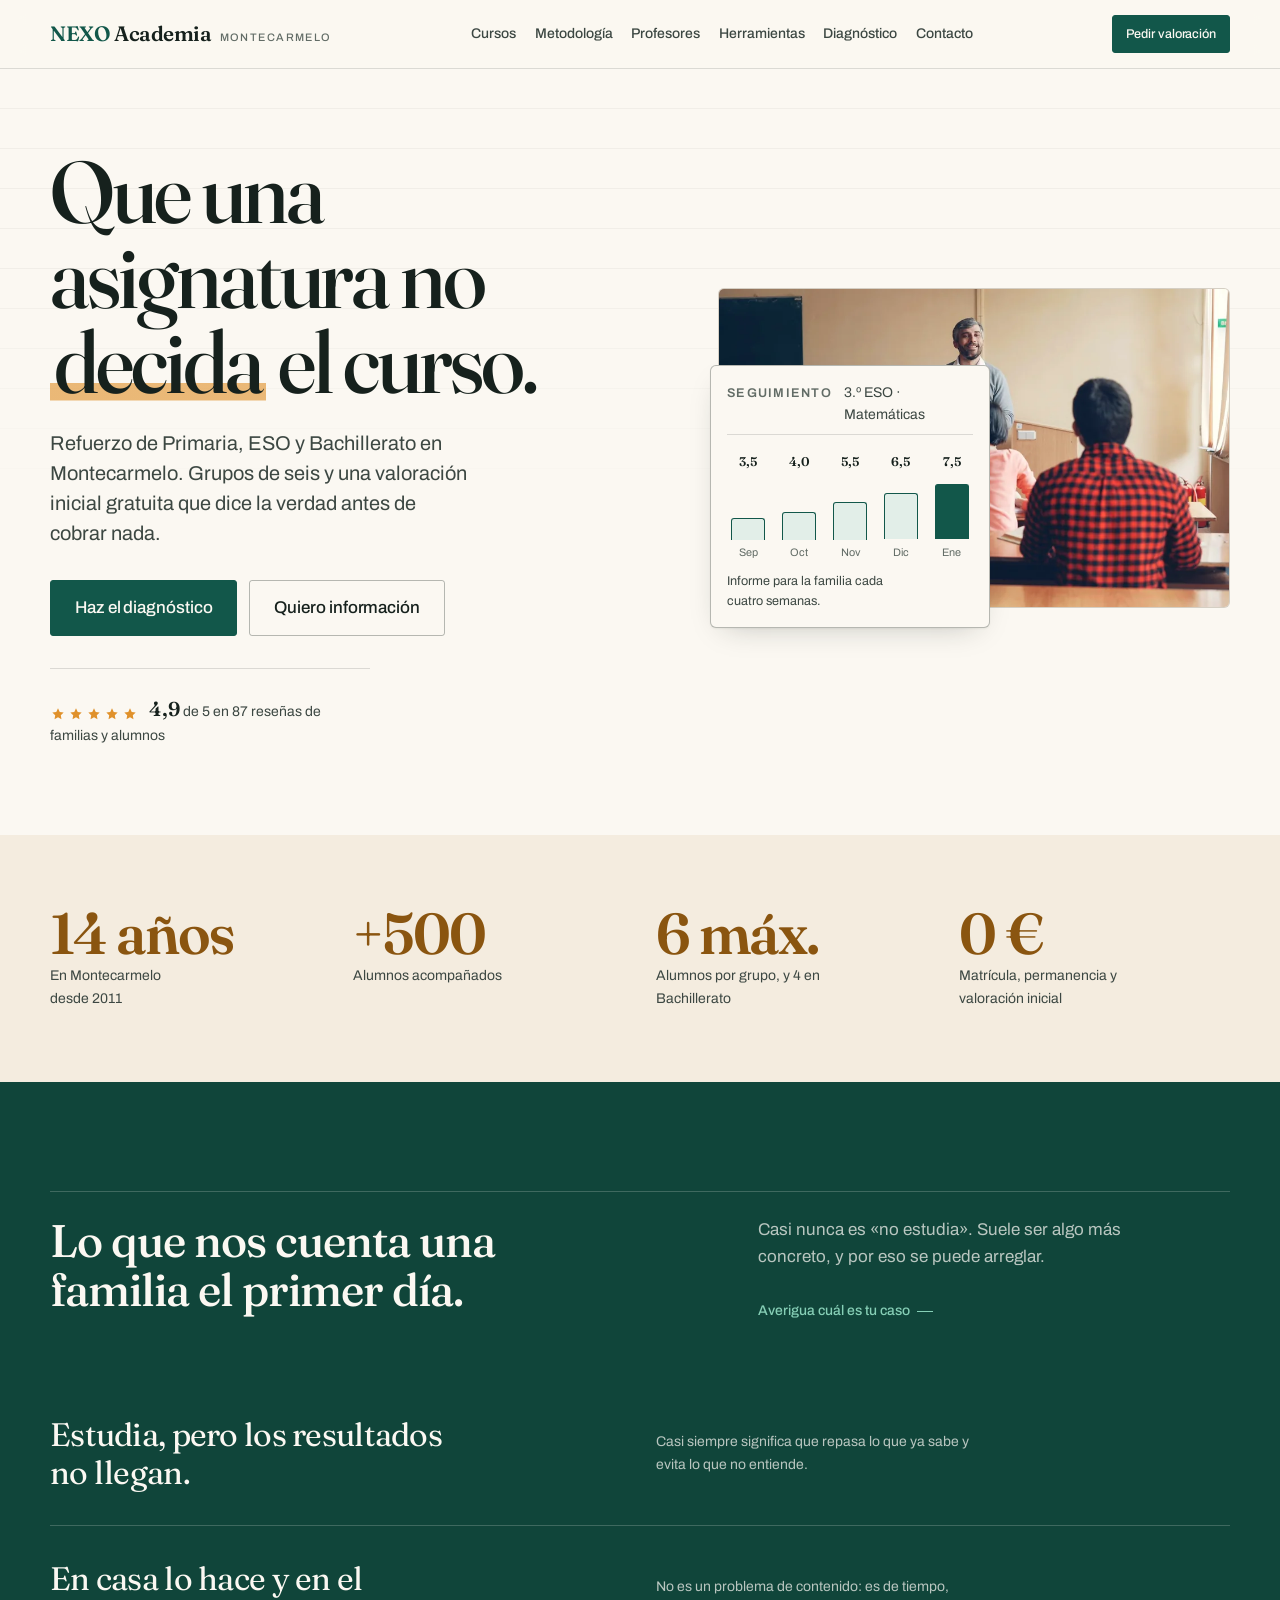
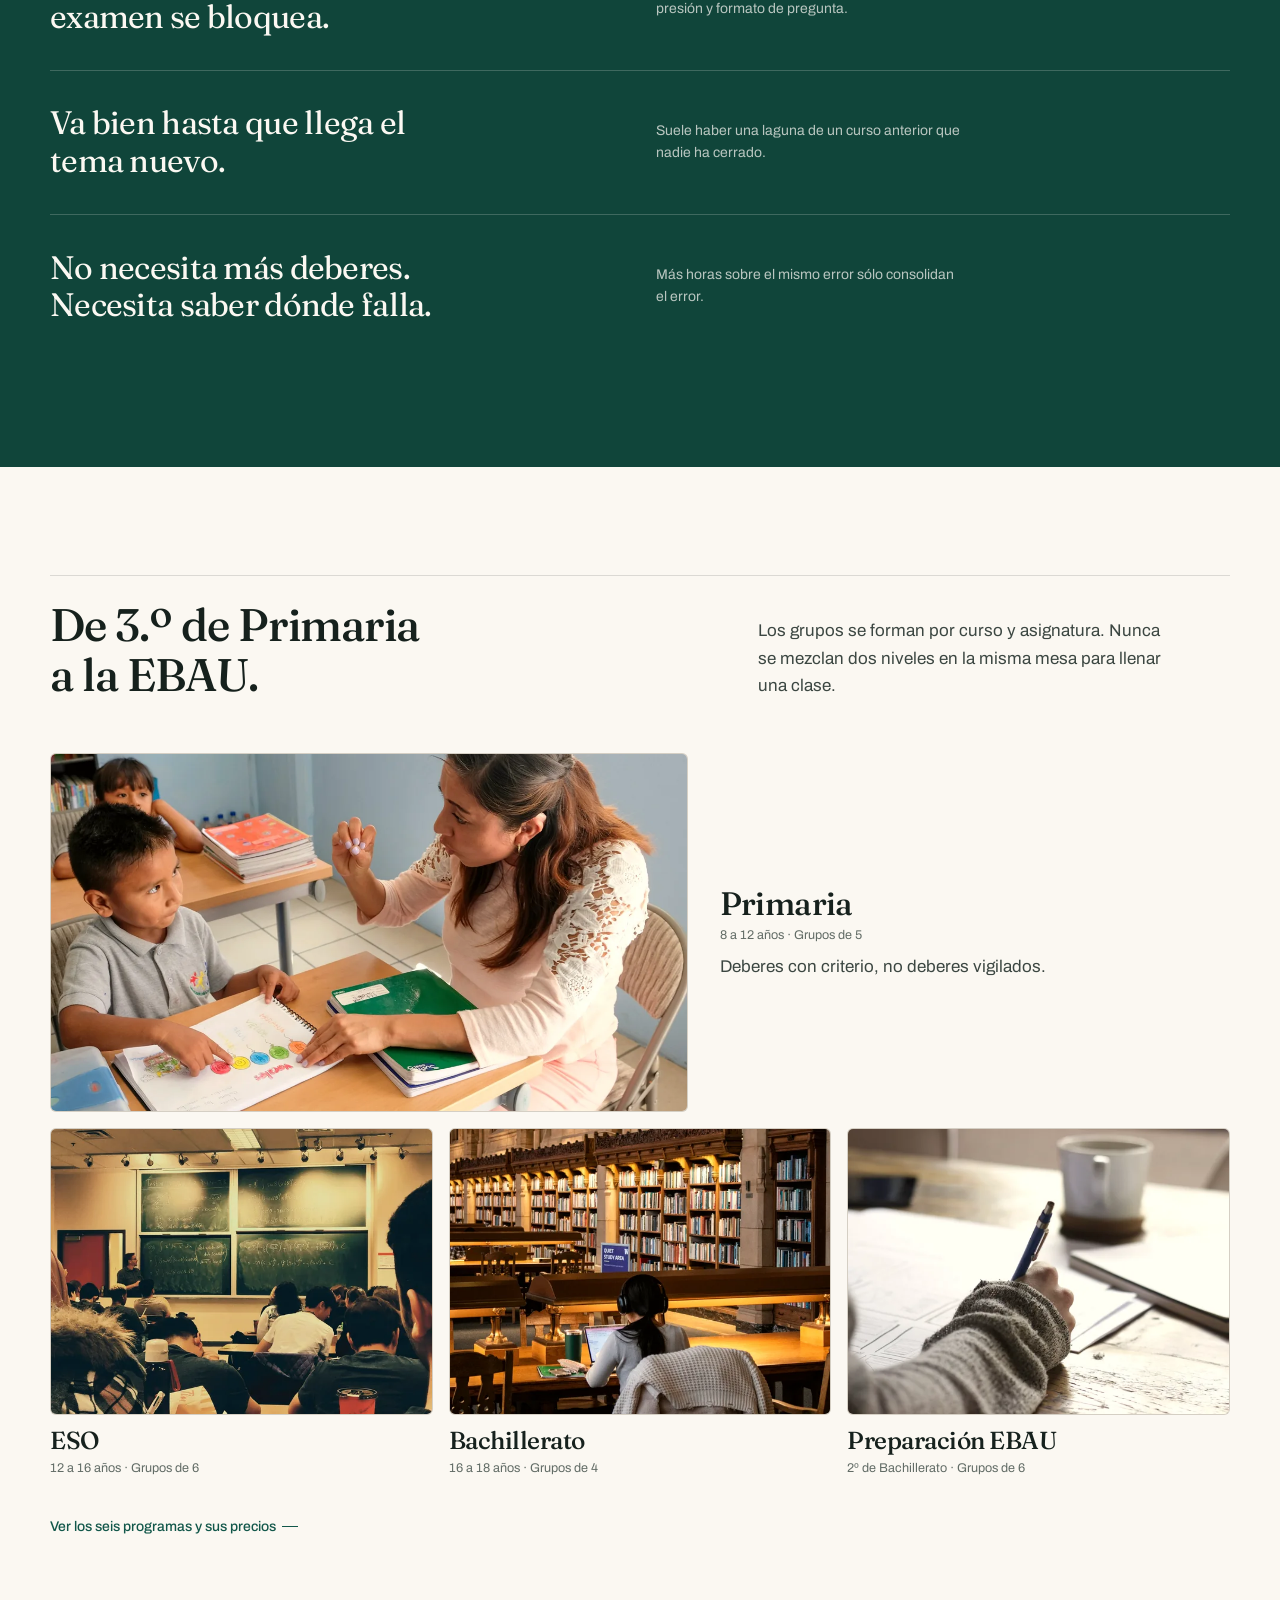
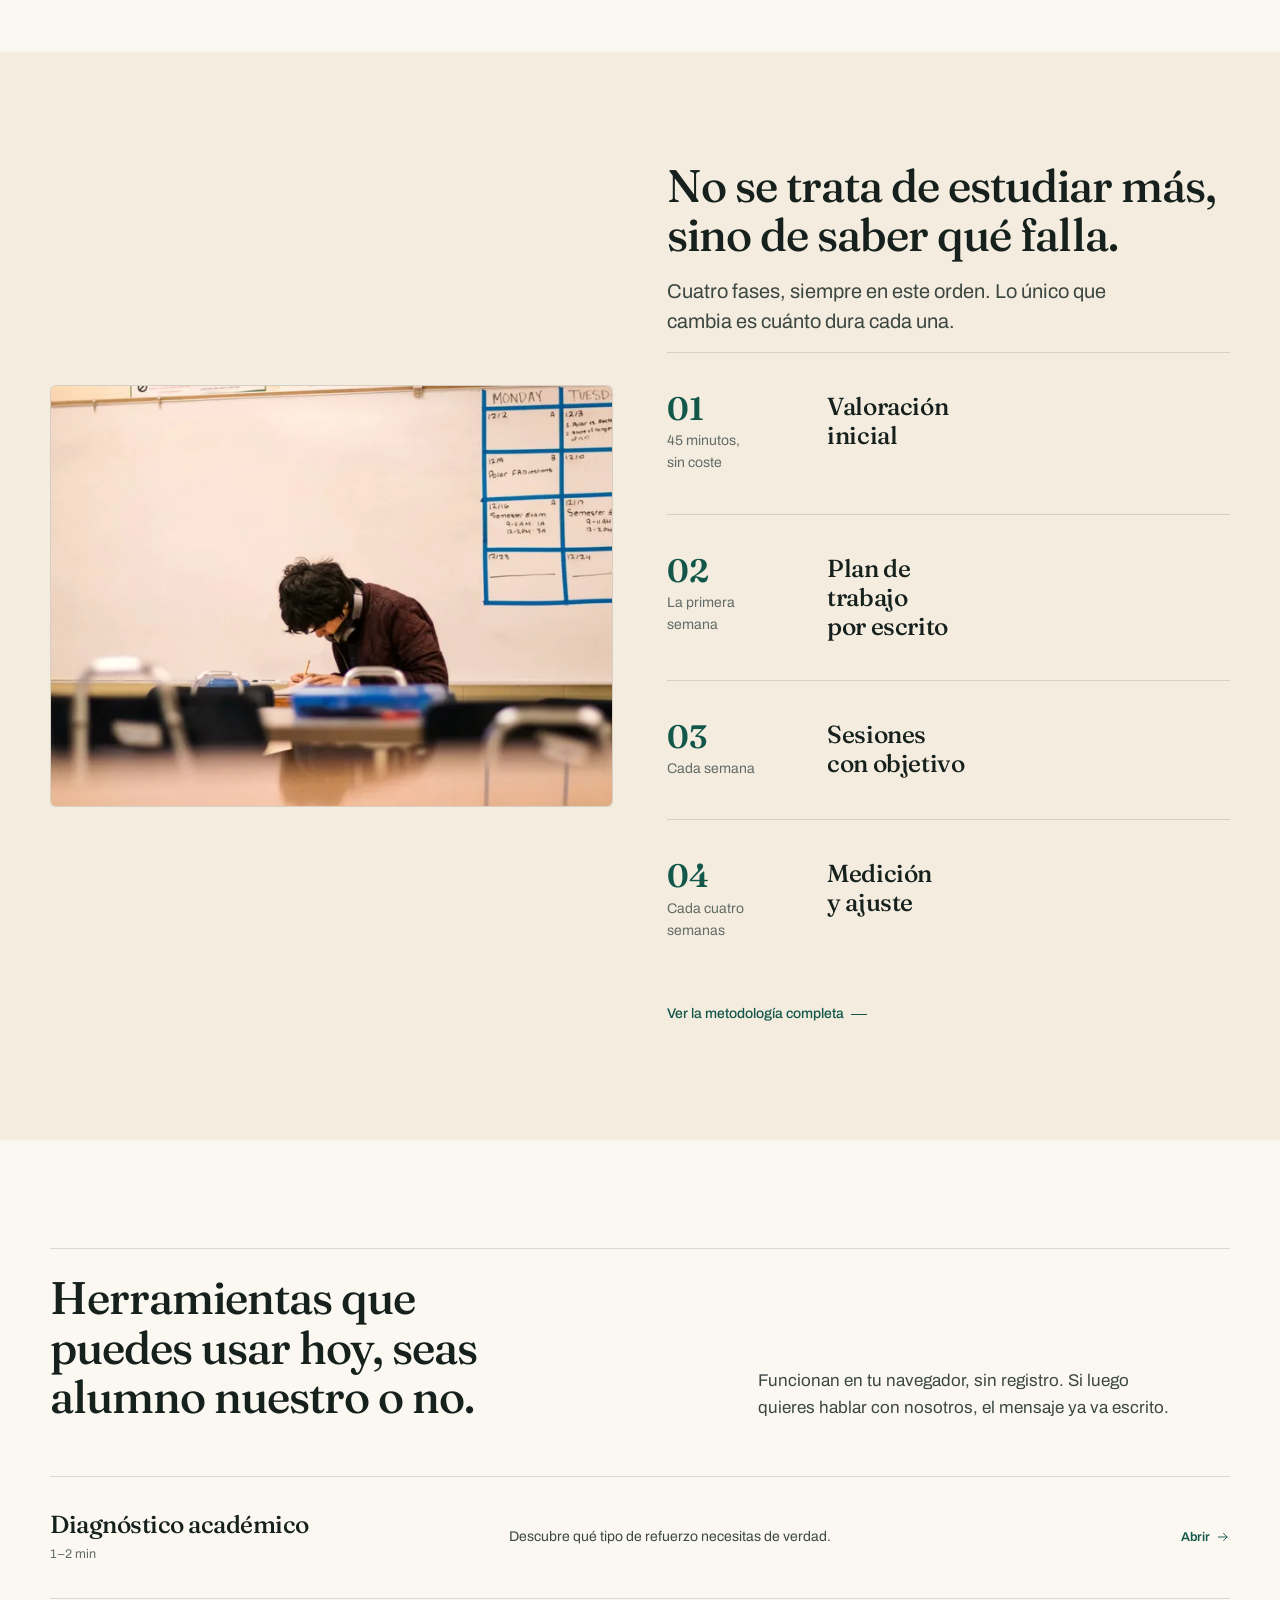
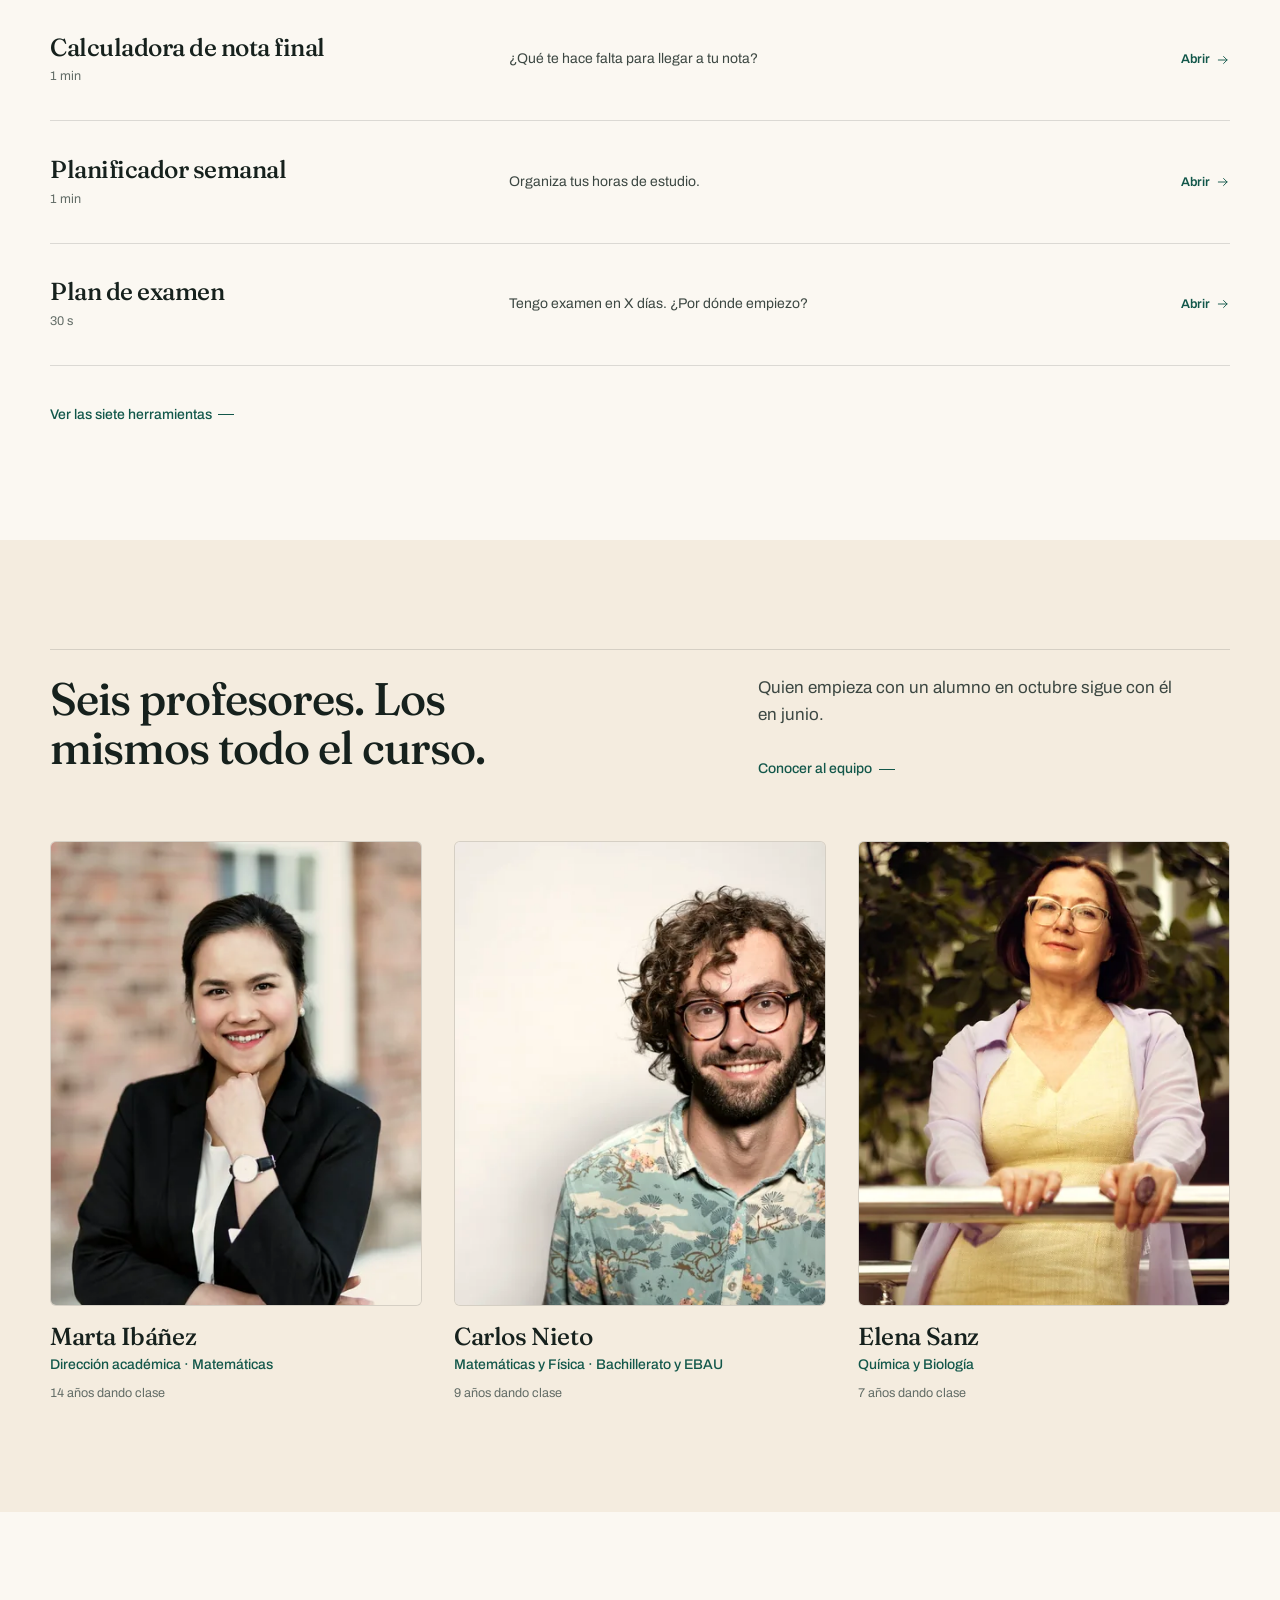
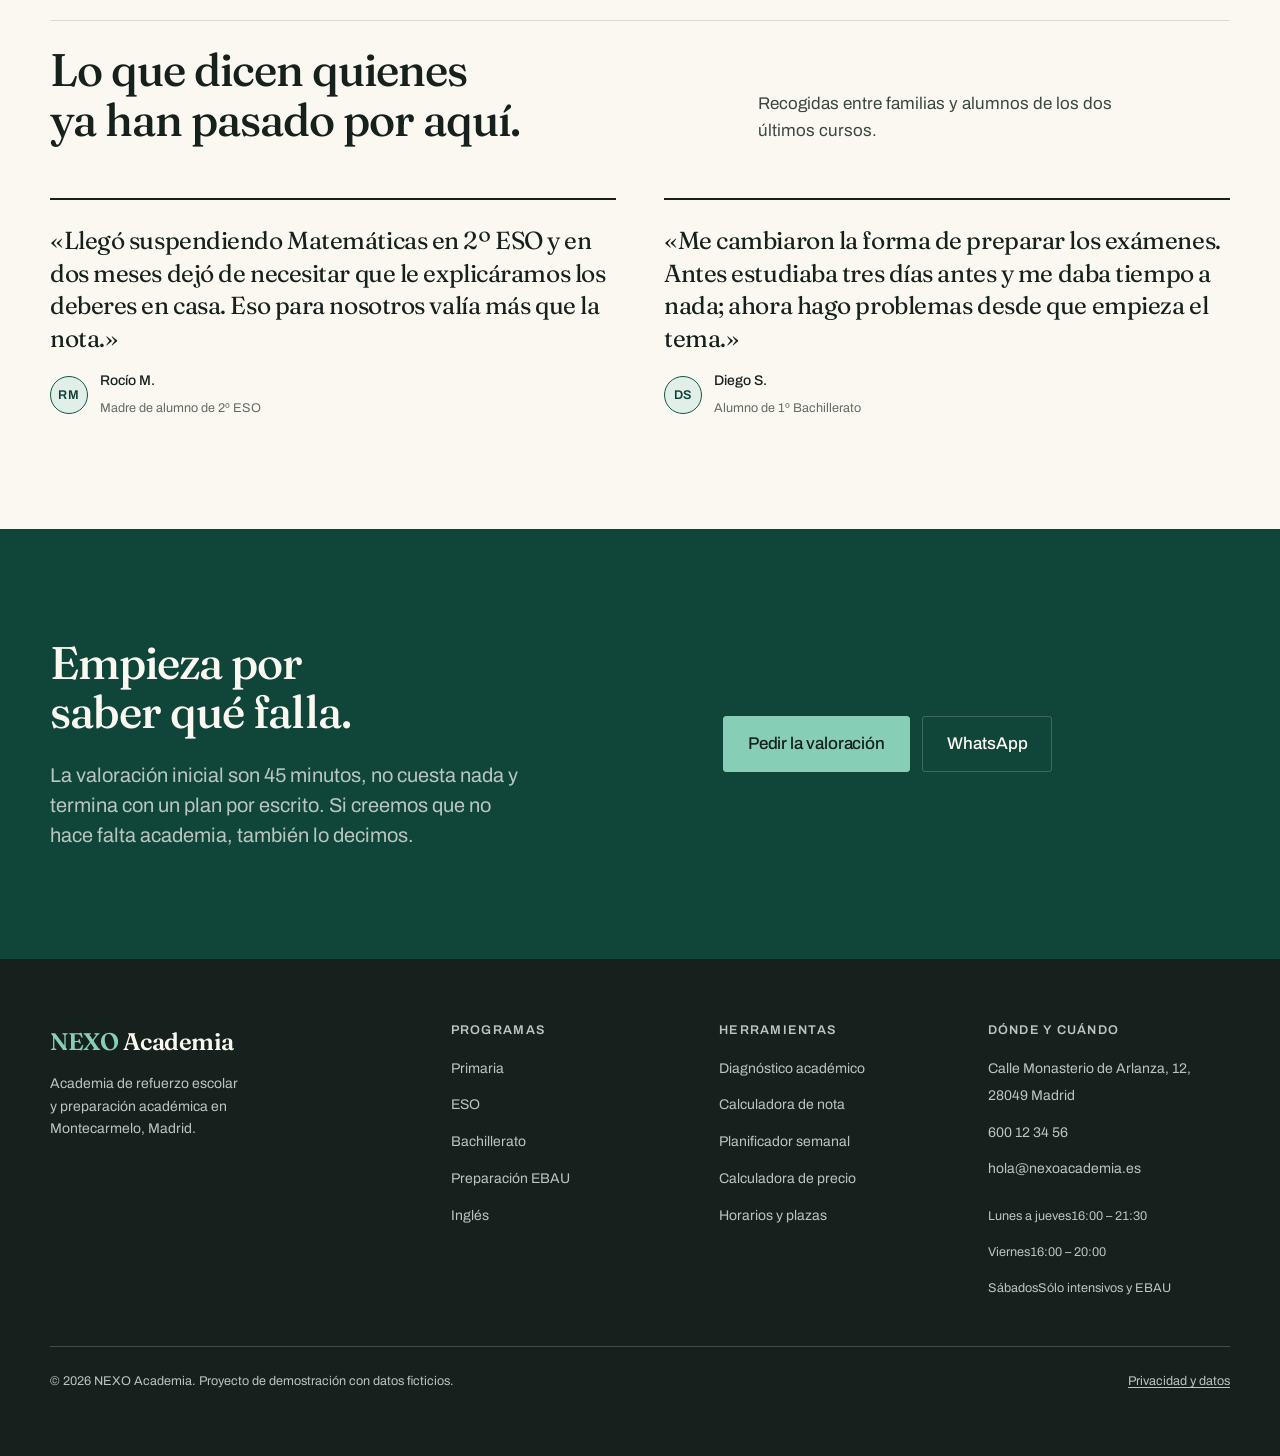
==== index.html @ 5038d6ec "NEXO Academia: web demo para academias de refuerzo escolar Demo comercial completa en HTML, CSS y Ja" ====
<!doctype html>
<html lang="es">
<head>
<meta charset="utf-8">
<meta name="viewport" content="width=device-width, initial-scale=1">
<title>NEXO Academia | Refuerzo escolar en Montecarmelo, Madrid</title>
<meta name="description" content="Academia de refuerzo de Primaria, ESO y Bachillerato en Montecarmelo (Madrid). Grupos de 6, seguimiento por escrito y preparación de EBAU. Valoración inicial gratuita.">
<link rel="canonical" href="https://nexoacademia.es/">
<meta name="theme-color" content="#faf7f2">

<meta property="og:type" content="website">
<meta property="og:site_name" content="NEXO Academia">
<meta property="og:locale" content="es_ES">
<meta property="og:title" content="NEXO Academia | Refuerzo escolar en Montecarmelo, Madrid">
<meta property="og:description" content="Refuerzo de Primaria, ESO y Bachillerato con grupos de 6 y seguimiento real. Haz el diagnóstico en un minuto.">
<meta property="og:url" content="https://nexoacademia.es/">
<meta property="og:image" content="https://nexoacademia.es/assets/images/og-nexo.png">
<meta property="og:image:width" content="1200">
<meta property="og:image:height" content="630">
<meta property="og:image:alt" content="NEXO Academia, refuerzo escolar en Montecarmelo, Madrid">
<meta name="twitter:card" content="summary_large_image">
<meta name="twitter:title" content="NEXO Academia | Refuerzo escolar en Montecarmelo, Madrid">
<meta name="twitter:description" content="Refuerzo de Primaria, ESO y Bachillerato con grupos de 6 y seguimiento real.">
<meta name="twitter:image" content="https://nexoacademia.es/assets/images/og-nexo.png">

<link rel="preload" as="image" href="assets/images/aula.webp"
      imagesrcset="assets/images/aula-900.webp 900w, assets/images/aula.webp 1600w"
      imagesizes="(min-width: 64rem) 46rem, 92vw" fetchpriority="high">
<link rel="icon" href="assets/icons/favicon.svg" type="image/svg+xml">
<link rel="apple-touch-icon" href="assets/icons/favicon.svg">

<link rel="preconnect" href="https://fonts.googleapis.com">
<link rel="preconnect" href="https://fonts.gstatic.com" crossorigin>
<link rel="stylesheet" href="https://fonts.googleapis.com/css2?family=Archivo:wght@400..600&family=Fraunces:ital,opsz,wght@0,9..144,400..700;1,9..144,400..600&display=swap">
<link rel="stylesheet" href="css/main.css">
<link rel="stylesheet" href="css/components.css">
<link rel="stylesheet" href="css/responsive.css">

<script src="js/content.js" defer></script>
<script src="js/utils.js" defer></script>
<script src="js/render.js" defer></script>
<script src="js/main.js" defer></script>

<script type="application/ld+json">
{
  "@context": "https://schema.org",
  "@type": ["EducationalOrganization", "LocalBusiness"],
  "@id": "https://nexoacademia.es/#organizacion",
  "name": "NEXO Academia",
  "alternateName": "NEXO",
  "description": "Academia de refuerzo escolar y preparación académica en Montecarmelo, Madrid. Primaria, ESO, Bachillerato, EBAU e inglés en grupos reducidos y clases individuales.",
  "url": "https://nexoacademia.es/",
  "telephone": "+34600123456",
  "email": "hola@nexoacademia.es",
  "foundingDate": "2011",
  "priceRange": "€€",
  "image": "https://nexoacademia.es/assets/images/og-nexo.png",
  "address": {
    "@type": "PostalAddress",
    "streetAddress": "Calle Monasterio de Arlanza, 12",
    "addressLocality": "Madrid",
    "addressRegion": "Comunidad de Madrid",
    "postalCode": "28049",
    "addressCountry": "ES"
  },
  "geo": { "@type": "GeoCoordinates", "latitude": 40.4917, "longitude": -3.6889 },
  "areaServed": [
    { "@type": "Place", "name": "Montecarmelo, Madrid" },
    { "@type": "Place", "name": "Las Tablas, Madrid" },
    { "@type": "Place", "name": "Fuencarral, Madrid" },
    { "@type": "Place", "name": "Mirasierra, Madrid" },
    { "@type": "Place", "name": "Sanchinarro, Madrid" }
  ],
  "openingHoursSpecification": [
    { "@type": "OpeningHoursSpecification", "dayOfWeek": ["Monday","Tuesday","Wednesday","Thursday"], "opens": "16:00", "closes": "21:30" },
    { "@type": "OpeningHoursSpecification", "dayOfWeek": ["Friday"], "opens": "16:00", "closes": "20:00" },
    { "@type": "OpeningHoursSpecification", "dayOfWeek": ["Saturday"], "opens": "10:00", "closes": "14:00" }
  ],
  "aggregateRating": {
    "@type": "AggregateRating",
    "ratingValue": "4.9",
    "reviewCount": "87",
    "bestRating": "5"
  },
  "hasOfferCatalog": {
    "@type": "OfferCatalog",
    "name": "Programas de refuerzo",
    "itemListElement": [
      { "@type": "Offer", "itemOffered": { "@type": "Course", "name": "Refuerzo de Primaria", "description": "Comprensión lectora, cálculo y hábito de trabajo para 3º a 6º de Primaria.", "provider": { "@id": "https://nexoacademia.es/#organizacion" } } },
      { "@type": "Offer", "itemOffered": { "@type": "Course", "name": "Refuerzo de ESO", "description": "Matemáticas, Física y Química, Inglés y Lengua de 1º a 4º de ESO en grupos de 6.", "provider": { "@id": "https://nexoacademia.es/#organizacion" } } },
      { "@type": "Offer", "itemOffered": { "@type": "Course", "name": "Refuerzo de Bachillerato", "description": "Grupos de 4 por asignatura y modalidad, con exámenes reales de curso.", "provider": { "@id": "https://nexoacademia.es/#organizacion" } } },
      { "@type": "Offer", "itemOffered": { "@type": "Course", "name": "Preparación EBAU", "description": "Modelos oficiales de la Comunidad de Madrid y simulacros corregidos con criterio de examinador.", "provider": { "@id": "https://nexoacademia.es/#organizacion" } } }
    ]
  }
}
</script>
<script type="application/ld+json">
{
  "@context": "https://schema.org",
  "@type": "WebSite",
  "name": "NEXO Academia",
  "url": "https://nexoacademia.es/",
  "inLanguage": "es-ES",
  "publisher": { "@id": "https://nexoacademia.es/#organizacion" }
}
</script>
</head>

<body>
<a class="skip-link" href="#contenido">Saltar al contenido</a>

<header class="site-header">
  <div class="wrap site-header__inner">
    <a class="brand" href="index.html">
      <span><span class="brand__mark">NEXO</span> Academia</span>
      <span class="brand__sub">Montecarmelo</span>
    </a>

    <nav class="nav" aria-label="Principal">
      <a class="nav__link" href="cursos.html">Cursos</a>
      <a class="nav__link" href="metodologia.html">Metodología</a>
      <a class="nav__link" href="profesores.html">Profesores</a>
      <a class="nav__link" href="herramientas.html">Herramientas</a>
      <a class="nav__link" href="diagnostico.html">Diagnóstico</a>
      <a class="nav__link" href="contacto.html">Contacto</a>
    </nav>

    <div class="header-actions">
      <a class="btn btn--sm" href="contacto.html">Pedir valoración</a>
      <button class="nav-toggle" type="button" aria-expanded="false" aria-controls="menu-movil" aria-label="Abrir menú">
        <span class="nav-toggle__bars" aria-hidden="true"></span>
      </button>
    </div>
  </div>
</header>

<div class="mobile-nav" id="menu-movil" data-open="false">
  <div class="wrap">
    <nav aria-label="Menú móvil">
      <a class="mobile-nav__link" href="cursos.html">Cursos <span>Primaria a EBAU</span></a>
      <a class="mobile-nav__link" href="metodologia.html">Metodología <span>Cómo trabajamos</span></a>
      <a class="mobile-nav__link" href="profesores.html">Profesores <span>6 personas</span></a>
      <a class="mobile-nav__link" href="herramientas.html">Herramientas <span>Gratuitas</span></a>
      <a class="mobile-nav__link" href="diagnostico.html">Diagnóstico <span>1–2 min</span></a>
      <a class="mobile-nav__link" href="contacto.html">Contacto <span>Montecarmelo</span></a>
    </nav>
    <div class="mobile-nav__actions">
      <a class="btn btn--lg" href="contacto.html">Pedir valoración gratuita</a>
      <a class="btn btn--ghost btn--lg" data-link="wa" data-wa-intro="Me gustaría información sobre las clases de refuerzo." href="#">Escribir por WhatsApp</a>
    </div>
  </div>
</div>

<main id="contenido">

  <!-- ─────────────────────────  HERO  ───────────────────────── -->
  <section class="hero">
    <div class="wrap hero__grid">
      <div>
        <h1 class="hero__title">Que una asignatura no <span class="mark">decida</span> el curso.</h1>
        <p class="lead hero__lead">Refuerzo de Primaria, ESO y Bachillerato en Montecarmelo. Grupos de seis y una valoración inicial gratuita que dice la verdad antes de cobrar nada.</p>

        <div class="hero__actions">
          <a class="btn btn--lg" href="diagnostico.html">Haz el diagnóstico</a>
          <a class="btn btn--ghost btn--lg" href="contacto.html">Quiero información</a>
        </div>

        <p class="hero__proof">
          <span class="stars" role="img" aria-label="Valoración media de 4,9 sobre 5">
            <svg viewBox="0 0 24 24" fill="currentColor" aria-hidden="true"><path d="m12 3.5 2.6 5.4 5.9.8-4.3 4.1 1 5.9-5.2-2.8-5.2 2.8 1-5.9L3.5 9.7l5.9-.8L12 3.5Z"/></svg>
            <svg viewBox="0 0 24 24" fill="currentColor" aria-hidden="true"><path d="m12 3.5 2.6 5.4 5.9.8-4.3 4.1 1 5.9-5.2-2.8-5.2 2.8 1-5.9L3.5 9.7l5.9-.8L12 3.5Z"/></svg>
            <svg viewBox="0 0 24 24" fill="currentColor" aria-hidden="true"><path d="m12 3.5 2.6 5.4 5.9.8-4.3 4.1 1 5.9-5.2-2.8-5.2 2.8 1-5.9L3.5 9.7l5.9-.8L12 3.5Z"/></svg>
            <svg viewBox="0 0 24 24" fill="currentColor" aria-hidden="true"><path d="m12 3.5 2.6 5.4 5.9.8-4.3 4.1 1 5.9-5.2-2.8-5.2 2.8 1-5.9L3.5 9.7l5.9-.8L12 3.5Z"/></svg>
            <svg viewBox="0 0 24 24" fill="currentColor" aria-hidden="true"><path d="m12 3.5 2.6 5.4 5.9.8-4.3 4.1 1 5.9-5.2-2.8-5.2 2.8 1-5.9L3.5 9.7l5.9-.8L12 3.5Z"/></svg>
          </span>
          <b data-academy="stats.rating">4,9</b> de 5 en <span data-academy="stats.reviews">87</span> reseñas de familias y alumnos
        </p>
      </div>

      <div class="hero__media">
        <div class="shot shot--wide">
          <img src="assets/images/aula.webp"
               srcset="assets/images/aula-900.webp 900w, assets/images/aula.webp 1600w"
               sizes="(min-width: 64rem) 46rem, 92vw"
               width="1600" height="1000" fetchpriority="high" decoding="async"
               alt="Profesor explicando a un grupo reducido de alumnos en clase">
        </div>

        <figure class="hero__badge">
          <figcaption class="hero__badge-top">
            <span class="micro">Seguimiento</span>
            <span class="small tnum">3.º ESO · Matemáticas</span>
          </figcaption>
          <div class="trend" role="img" aria-label="Evolución de notas de septiembre a enero: 3,5 · 4,0 · 5,5 · 6,5 · 7,5">
            <div class="trend__col"><span class="trend__value">3,5</span><span class="trend__track"><span class="trend__bar" style="--h:35;--d:0ms"></span></span><span class="trend__label">Sep</span></div>
            <div class="trend__col"><span class="trend__value">4,0</span><span class="trend__track"><span class="trend__bar" style="--h:44;--d:70ms"></span></span><span class="trend__label">Oct</span></div>
            <div class="trend__col"><span class="trend__value">5,5</span><span class="trend__track"><span class="trend__bar" style="--h:60;--d:140ms"></span></span><span class="trend__label">Nov</span></div>
            <div class="trend__col"><span class="trend__value">6,5</span><span class="trend__track"><span class="trend__bar" style="--h:74;--d:210ms"></span></span><span class="trend__label">Dic</span></div>
            <div class="trend__col"><span class="trend__value">7,5</span><span class="trend__track"><span class="trend__bar" style="--h:88;--d:280ms"></span></span><span class="trend__label">Ene</span></div>
          </div>
          <p>Informe para la familia cada cuatro semanas.</p>
        </figure>
      </div>
    </div>
  </section>

  <!-- ────────────────────────  CIFRAS  ─────────────────────── -->
  <section class="section-tight section--paper2">
    <div class="wrap">
      <h2 class="visually-hidden">La academia en cifras</h2>
      <div class="stats">
        <div class="stat">
          <p class="stat__n"><span data-academy="stats.years">14</span> años</p>
          <p class="stat__k">En Montecarmelo desde 2011</p>
        </div>
        <div class="stat">
          <p class="stat__n" data-academy="stats.students">+500</p>
          <p class="stat__k">Alumnos acompañados</p>
        </div>
        <div class="stat">
          <p class="stat__n"><span data-academy="stats.group">6</span> máx.</p>
          <p class="stat__k">Alumnos por grupo, y 4 en Bachillerato</p>
        </div>
        <div class="stat">
          <p class="stat__n">0 €</p>
          <p class="stat__k">Matrícula, permanencia y valoración inicial</p>
        </div>
      </div>
    </div>
  </section>

  <!-- ────────────────────────  SÍNTOMAS  ─────────────────────── -->
  <section class="section section--ink on-ink">
    <div class="wrap">
      <div class="s-head">
        <h2 class="s-head__title">Lo que nos cuenta una familia el primer día.</h2>
        <div class="s-head__aside">
          <p>Casi nunca es «no estudia». Suele ser algo más concreto, y por eso se puede arreglar.</p>
          <p class="mt-5"><a class="link-arrow" href="diagnostico.html">Averigua cuál es tu caso</a></p>
        </div>
      </div>
      <div class="symptoms" data-render="symptoms"></div>
    </div>
  </section>

  <!-- ───────────────────────  PROGRAMAS  ─────────────────────── -->
  <section class="section">
    <div class="wrap">
      <div class="s-head">
        <h2 class="s-head__title">De 3.º de Primaria a la EBAU.</h2>
        <div class="s-head__aside">
          <p>Los grupos se forman por curso y asignatura. Nunca se mezclan dos niveles en la misma mesa para llenar una clase.</p>
        </div>
      </div>
      <div class="pcards" data-render="program-cards"></div>
      <p class="mt-6"><a class="link-arrow" href="cursos.html">Ver los seis programas y sus precios</a></p>
    </div>
  </section>

  <!-- ─────────────────────────  MÉTODO  ──────────────────────── -->
  <section class="section section--paper2">
    <div class="wrap media media--flip">
      <div class="media__text">
        <h2>No se trata de estudiar más, sino de saber qué falla.</h2>
        <p class="lead">Cuatro fases, siempre en este orden. Lo único que cambia es cuánto dura cada una.</p>
        <div class="method" data-render="method" data-brief="true"></div>
        <p><a class="link-arrow" href="metodologia.html">Ver la metodología completa</a></p>
      </div>
      <div class="shot shot--photo">
        <img src="assets/images/estudio.webp"
             srcset="assets/images/estudio-640.webp 640w, assets/images/estudio.webp 1200w"
             sizes="(min-width: 58rem) 34rem, 92vw"
             width="1200" height="900" loading="lazy" decoding="async"
             alt="Alumno resolviendo una prueba escrita en su pupitre">
      </div>
    </div>
  </section>

  <!-- ──────────────────────  HERRAMIENTAS  ───────────────────── -->
  <section class="section">
    <div class="wrap">
      <div class="s-head">
        <h2 class="s-head__title">Herramientas que puedes usar hoy, seas alumno nuestro o no.</h2>
        <div class="s-head__aside">
          <p>Funcionan en tu navegador, sin registro. Si luego quieres hablar con nosotros, el mensaje ya va escrito.</p>
        </div>
      </div>
      <div class="tool-index" data-render="tool-index" data-limit="4" data-brief="true"></div>
      <p class="mt-6"><a class="link-arrow" href="herramientas.html">Ver las siete herramientas</a></p>
    </div>
  </section>

  <!-- ──────────────────────  PROFESORADO  ────────────────────── -->
  <section class="section section--paper2">
    <div class="wrap">
      <div class="s-head">
        <h2 class="s-head__title">Seis profesores. Los mismos todo el curso.</h2>
        <div class="s-head__aside">
          <p>Quien empieza con un alumno en octubre sigue con él en junio.</p>
          <p class="mt-5"><a class="link-arrow" href="profesores.html">Conocer al equipo</a></p>
        </div>
      </div>
      <div class="teachers" data-render="teachers" data-limit="3" data-brief="true"></div>
    </div>
  </section>

  <!-- ───────────────────────  OPINIONES  ─────────────────────── -->
  <section class="section">
    <div class="wrap">
      <div class="s-head">
        <h2 class="s-head__title">Lo que dicen quienes ya han pasado por aquí.</h2>
        <div class="s-head__aside">
          <p>Recogidas entre familias y alumnos de los dos últimos cursos.</p>
        </div>
      </div>
      <div class="quotes" data-render="testimonials" data-limit="2"></div>
    </div>
  </section>

  <!-- ────────────────────────  CIERRE  ───────────────────────── -->
  <section class="section section--ink on-ink">
    <div class="wrap closer">
      <div>
        <h2 class="closer__title">Empieza por saber qué falla.</h2>
        <p class="lead mt-5">La valoración inicial son 45 minutos, no cuesta nada y termina con un plan por escrito. Si creemos que no hace falta academia, también lo decimos.</p>
      </div>
      <div class="closer__actions">
        <a class="btn btn--lg" href="contacto.html">Pedir la valoración</a>
        <a class="btn btn--ghost btn--lg" data-link="wa" data-wa-intro="Me gustaría pedir una valoración inicial." href="#">WhatsApp</a>
      </div>
    </div>
  </section>

</main>


<footer class="site-footer">
  <div class="wrap">
    <div class="footer-grid">
      <div class="footer-col footer-brand">
        <a class="brand" href="index.html"><span><span class="brand__mark">NEXO</span> Academia</span></a>
        <p data-academy="brand.descriptor">Academia de refuerzo escolar y preparación académica en Montecarmelo, Madrid.</p>
      </div>

      <div class="footer-col">
        <h3>Programas</h3>
        <ul>
          <li><a href="cursos.html#programa-primaria">Primaria</a></li>
          <li><a href="cursos.html#programa-eso">ESO</a></li>
          <li><a href="cursos.html#programa-bachillerato">Bachillerato</a></li>
          <li><a href="cursos.html#programa-ebau">Preparación EBAU</a></li>
          <li><a href="cursos.html#programa-ingles">Inglés</a></li>
        </ul>
      </div>

      <div class="footer-col">
        <h3>Herramientas</h3>
        <ul>
          <li><a href="diagnostico.html">Diagnóstico académico</a></li>
          <li><a href="herramientas.html#nota">Calculadora de nota</a></li>
          <li><a href="herramientas.html#planner">Planificador semanal</a></li>
          <li><a href="herramientas.html#precio">Calculadora de precio</a></li>
          <li><a href="herramientas.html#plazas">Horarios y plazas</a></li>
        </ul>
      </div>

      <div class="footer-col">
        <h3>Dónde y cuándo</h3>
        <ul>
          <li><a data-link="maps" href="#" rel="noopener"><span data-academy="contact.street">Calle Monasterio de Arlanza, 12</span>, <span data-academy="contact.city">28049 Madrid</span></a></li>
          <li><a data-link="tel" href="#"><span data-academy="contact.phone">600 12 34 56</span></a></li>
          <li><a data-link="mail" href="#"><span data-academy="contact.email">hola@nexoacademia.es</span></a></li>
        </ul>
        <ul class="mt-5" data-render="hours" style="font-size:var(--step--2);color:var(--tx-2-on-ink);display:grid;gap:.4rem"></ul>
      </div>
    </div>

    <div class="footer-bottom">
      <p>© <span data-academy="year">2026</span> NEXO Academia. Proyecto de demostración con datos ficticios.</p>
      <p><a href="privacidad.html">Privacidad y datos</a></p>
    </div>
  </div>
</footer>

<div class="sticky-cta">
  <a class="btn" href="contacto.html">Pedir valoración</a>
  <a class="btn btn--ghost" data-link="wa" data-wa-intro="Me gustaría información sobre las clases de refuerzo." href="#">WhatsApp</a>
</div>

</body>
</html>
---- css/main.css ----
/* ═══════════════════════════════════════════════════════════════════════
   NEXO Academia — main.css
   Dirección visual: «Papel y Regla». Papel cálido, tinta, verde pizarra y
   un rojo de corrección que sólo aparece cuando hay algo que señalar.
   Orden: tokens · reset · tipografía · layout · secciones · utilidades.
   ═══════════════════════════════════════════════════════════════════════ */

/* ───────────────────────────────  TOKENS  ─────────────────────────── */
:root {
  /* Superficies */
  --paper:        #fbf8f2;
  --paper-2:      #f4ecdf;   /* arena */
  --paper-3:      #eadfc9;
  --ink:          #16211d;   /* casi negro, con un punto de verde */
  --forest:       #10453a;   /* superficie oscura de marca */
  --forest-2:     #0b332b;

  /* Texto */
  --tx:           #16211d;
  --tx-2:         #3c4742;
  --tx-3:         #626c66;
  --tx-on-ink:    #fbf8f2;
  --tx-2-on-ink:  #b9c6c0;

  /* Acentos */
  --green:        #12574a;
  --green-deep:   #0d4137;
  --green-soft:   #e2eee8;
  --green-lift:   #86cfb6;   /* sobre verde oscuro */

  --amber:        #e0912b;   /* el color que se ve: rellenos y marcas */
  --amber-ink:    #8a5510;   /* la versión legible como texto */
  --amber-soft:   #fbebd3;
  --amber-lift:   #f0b25a;   /* sobre verde oscuro */

  --red:          #ce4b21;   /* marca de corrección */
  --red-deep:     #a13715;
  --red-soft:     #fbe8e0;
  --red-lift:     #f79468;

  /* Filetes */
  --rule:         rgba(22, 33, 29, .14);
  --rule-strong:  rgba(22, 33, 29, .3);
  --rule-on-ink:  rgba(251, 248, 242, .2);

  /* Tipografía */
  --font-display: 'Fraunces', 'Iowan Old Style', 'Palatino Linotype', Georgia, serif;
  --font-text:    'Archivo', system-ui, -apple-system, 'Segoe UI', Roboto, sans-serif;

  --step--2: clamp(.75rem, .735rem + .07vw, .8125rem);
  --step--1: clamp(.8125rem, .79rem + .11vw, .875rem);
  --step-0:  clamp(1rem, .972rem + .14vw, 1.0625rem);
  --step-1:  clamp(1.125rem, 1.08rem + .22vw, 1.25rem);
  --step-2:  clamp(1.3rem, 1.22rem + .4vw, 1.55rem);
  --step-3:  clamp(1.55rem, 1.39rem + .8vw, 2.1rem);
  --step-4:  clamp(1.95rem, 1.65rem + 1.5vw, 2.95rem);
  --step-5:  clamp(2.5rem, 1.9rem + 2.9vw, 4.35rem);
  --step-6:  clamp(2.9rem, 1.95rem + 4.4vw, 5.6rem);

  /* Ritmo */
  --s-1: .25rem;  --s-2: .5rem;   --s-3: .75rem;  --s-4: 1rem;
  --s-5: 1.5rem;  --s-6: 2rem;    --s-7: 3rem;    --s-8: 4rem;
  --s-9: 6rem;    --s-10: 8rem;

  --wrap:      min(100% - 2.5rem, 1180px);
  --wrap-wide: min(100% - 2.5rem, 1400px);
  --wrap-text: min(100% - 2.5rem, 46rem);
  --measure:   68ch;

  /* Forma */
  --r-1: 3px;
  --r-2: 6px;
  --r-pill: 999px;

  /* Movimiento */
  --ease-out:    cubic-bezier(.23, 1, .32, 1);
  --ease-in-out: cubic-bezier(.77, 0, .175, 1);
  --t-fast: 140ms;
  --t-mid:  220ms;
  --t-slow: 340ms;

  --shadow-lift: 0 1px 2px rgba(22, 33, 29, .05), 0 10px 30px -14px rgba(22, 33, 29, .28);
  --shadow-pop:  0 2px 4px rgba(22, 33, 29, .06), 0 22px 48px -20px rgba(22, 33, 29, .34);

  --header-h: 60px;
  color-scheme: light;
}

/* ────────────────────────────────  RESET  ─────────────────────────── */
*, *::before, *::after { box-sizing: border-box; }

* { margin: 0; }

html {
  -webkit-text-size-adjust: 100%;
  scroll-behavior: smooth;
  scroll-padding-top: calc(var(--header-h) + 1.5rem);
}

body {
  background: var(--paper);
  color: var(--tx);
  font-family: var(--font-text);
  font-size: var(--step-0);
  line-height: 1.6;
  font-synthesis-weight: none;
  text-rendering: optimizeLegibility;
  -webkit-font-smoothing: antialiased;
  overflow-x: hidden;
}

img, svg, video { display: block; max-width: 100%; height: auto; }
input, button, textarea, select { font: inherit; color: inherit; }
button { background: none; border: 0; }
ul, ol { padding: 0; list-style: none; }

/* Superficies del navegador: también forman parte del diseño */
::selection { background: var(--green); color: var(--paper); }
body { caret-color: var(--green); }
:focus-visible {
  outline: 2px solid var(--green);
  outline-offset: 3px;
  border-radius: var(--r-1);
}
.on-ink :focus-visible { outline-color: var(--green-lift); }

@supports (scrollbar-color: red blue) {
  html { scrollbar-color: var(--rule-strong) transparent; scrollbar-width: thin; }
}
::-webkit-scrollbar { width: 11px; height: 11px; }
::-webkit-scrollbar-track { background: var(--paper-2); }
::-webkit-scrollbar-thumb {
  background: rgba(22, 33, 29, .24);
  border: 3px solid var(--paper-2);
  border-radius: var(--r-pill);
}
::-webkit-scrollbar-thumb:hover { background: rgba(22, 33, 29, .42); }

/* ─────────────────────────────  TIPOGRAFÍA  ───────────────────────── */
h1, h2, h3, h4 {
  font-family: var(--font-display);
  font-weight: 500;
  line-height: 1.08;
  letter-spacing: -.022em;
  text-wrap: balance;
  font-variation-settings: 'SOFT' 0, 'WONK' 0;
}

h1 { font-size: var(--step-5); }
h2 { font-size: var(--step-4); }
h3 { font-size: var(--step-2); line-height: 1.18; letter-spacing: -.016em; }
h4 { font-size: var(--step-1); line-height: 1.25; letter-spacing: -.012em; }

p { text-wrap: pretty; }
p, li { max-width: var(--measure); }

a { color: inherit; text-underline-offset: .18em; text-decoration-thickness: from-font; }

strong, b { font-weight: 600; }

.display {
  font-family: var(--font-display);
  font-weight: 500;
  letter-spacing: -.03em;
  line-height: 1;
  font-variation-settings: 'SOFT' 0, 'WONK' 0;
}

.lead {
  font-size: var(--step-1);
  line-height: 1.5;
  color: var(--tx-2);
  max-width: 44ch;
}

.num {
  font-family: var(--font-display);
  font-variant-numeric: tabular-nums lining-nums;
  letter-spacing: -.03em;
}

.tnum { font-variant-numeric: tabular-nums lining-nums; }

.micro {
  font-size: var(--step--2);
  letter-spacing: .1em;
  text-transform: uppercase;
  font-weight: 600;
  color: var(--tx-3);
}

.small { font-size: var(--step--1); color: var(--tx-2); }

/* Anotación al margen: la firma visual del proyecto */
.marginalia {
  font-family: var(--font-display);
  font-style: italic;
  font-size: var(--step--1);
  line-height: 1.45;
  color: var(--red-deep);   /* el rojo de relleno no llega a AA como texto */
  max-width: 26ch;
  padding-left: var(--s-4);
  border-left: 1px solid currentColor;
}

.on-ink .marginalia { color: var(--red-lift); }

/* ───────────────────────────────  LAYOUT  ─────────────────────────── */
.wrap      { width: var(--wrap); margin-inline: auto; }
.wrap-wide { width: var(--wrap-wide); margin-inline: auto; }
.wrap-text { width: var(--wrap-text); margin-inline: auto; }

.section { padding-block: clamp(3.5rem, 2rem + 6vw, 7rem); }
.section-tight { padding-block: clamp(2.5rem, 1.5rem + 4vw, 4.5rem); }

.section--paper2 { background: var(--paper-2); }

/* Sobre tinta se redefinen los tokens, no cada selector: así ningún texto
   secundario se queda con un gris pensado para fondo claro. */
/* .result es una superficie oscura suelta dentro de una página clara:
   necesita los mismos tokens o su texto y sus botones se vuelven invisibles. */
.section--ink, .on-ink, .site-footer, .result {
  --tx:          #fbf8f2;
  --tx-2:        #b9c6c0;
  --tx-3:        #b9c6c0;
  --green:       var(--green-lift);
  --amber:       var(--amber-lift);
  --amber-ink:   var(--amber-lift);
  --red:         var(--red-lift);
  --rule:        rgba(251, 248, 242, .2);
  --rule-strong: rgba(251, 248, 242, .36);
  --paper-2:     rgba(251, 248, 242, .07);
  --paper-3:     rgba(251, 248, 242, .12);
  color: var(--tx-on-ink);
}

.section--ink { background: var(--forest); }
.site-footer  { background: var(--forest-2); }

.rule { border: 0; border-top: 1px solid var(--rule); margin: 0; }
.rule--strong { border-top-color: var(--rule-strong); }
.on-ink .rule, .section--ink .rule { border-top-color: var(--rule-on-ink); }

/* Encabezado de sección: título a la izquierda, entradilla a la derecha.
   Sin etiquetas sobre el título: el titular se sostiene solo. */
.s-head {
  display: grid;
  gap: var(--s-4) var(--s-7);
  padding-top: var(--s-5);
  border-top: 1px solid var(--rule);
  margin-bottom: clamp(2rem, 1rem + 3vw, 3.5rem);
}

.s-head__title { max-width: 18ch; }
.s-head__aside { align-self: end; }
.s-head__aside p { color: var(--tx-2); max-width: 42ch; }

@media (min-width: 62rem) {
  .s-head { grid-template-columns: minmax(0, 7fr) minmax(0, 5fr); align-items: start; }
}

.grid { display: grid; gap: var(--s-5); }

.skip-link {
  position: absolute;
  left: var(--s-4);
  top: var(--s-4);
  z-index: 200;
  transform: translateY(-160%);
  background: var(--ink);
  color: var(--paper);
  padding: .65rem 1rem;
  border-radius: var(--r-1);
  font-size: var(--step--1);
  font-weight: 500;
  transition: transform var(--t-mid) var(--ease-out);
}
.skip-link:focus-visible { transform: translateY(0); }

/* ──────────────────────────────  CABECERA  ────────────────────────── */
.site-header {
  position: sticky;
  top: 0;
  z-index: 100;
  background: color-mix(in srgb, var(--paper) 86%, transparent);
  backdrop-filter: saturate(140%) blur(12px);
  -webkit-backdrop-filter: saturate(140%) blur(12px);
  border-bottom: 1px solid var(--rule);
}

.site-header__inner {
  height: var(--header-h);
  display: flex;
  align-items: center;
  justify-content: space-between;
  gap: var(--s-5);
}

.brand {
  display: inline-flex;
  align-items: baseline;
  gap: .5rem;
  text-decoration: none;
  font-family: var(--font-display);
  font-size: 1.3rem;
  font-weight: 600;
  letter-spacing: -.02em;
  font-variation-settings: 'SOFT' 0, 'WONK' 0;
  white-space: nowrap;
}
.brand__mark { color: var(--green); }
.brand__sub {
  font-family: var(--font-text);
  font-size: .68rem;
  font-weight: 500;
  letter-spacing: .13em;
  text-transform: uppercase;
  color: var(--tx-3);
}

.nav { display: none; }

@media (min-width: 64rem) {
  .nav {
    display: flex;
    align-items: center;
    gap: clamp(.9rem, .2rem + 1.2vw, 1.7rem);
  }
  .nav__link {
    position: relative;
    text-decoration: none;
    font-size: var(--step--1);
    font-weight: 500;
    color: var(--tx-2);
    padding-block: .4rem;
    transition: color var(--t-fast) ease;
  }
  .nav__link::after {
    content: '';
    position: absolute;
    left: 0;
    right: 0;
    bottom: 0;
    height: 1.5px;
    background: var(--green);
    transform: scaleX(0);
    transform-origin: left;
    transition: transform var(--t-mid) var(--ease-out);
  }
  .nav__link:hover { color: var(--tx); }
  .nav__link:hover::after,
  .nav__link[aria-current='page']::after { transform: scaleX(1); }
  .nav__link[aria-current='page'] { color: var(--tx); }
}

.header-actions { display: flex; align-items: center; gap: var(--s-3); }
.header-actions .btn { white-space: nowrap; }

/* Menú móvil */
.nav-toggle {
  display: inline-flex;
  align-items: center;
  justify-content: center;
  width: 44px;
  height: 44px;
  margin-right: -6px;
  border-radius: var(--r-1);
  cursor: pointer;
  color: var(--tx);
}
@media (min-width: 64rem) { .nav-toggle { display: none; } }

.nav-toggle__bars { display: block; width: 20px; height: 12px; position: relative; }
.nav-toggle__bars::before,
.nav-toggle__bars::after {
  content: '';
  position: absolute;
  left: 0;
  width: 100%;
  height: 1.5px;
  background: currentColor;
  transition: transform var(--t-mid) var(--ease-out), top var(--t-fast) var(--ease-out);
}
.nav-toggle__bars::before { top: 0; }
.nav-toggle__bars::after  { top: 10px; }
.nav-toggle[aria-expanded='true'] .nav-toggle__bars::before { top: 5px; transform: rotate(45deg); }
.nav-toggle[aria-expanded='true'] .nav-toggle__bars::after  { top: 5px; transform: rotate(-45deg); }

.mobile-nav {
  position: fixed;
  inset: var(--header-h) 0 0;
  z-index: 99;
  background: var(--paper);
  padding: var(--s-6) 0 var(--s-8);
  overflow-y: auto;
  opacity: 0;
  visibility: hidden;
  transform: translateY(-8px);
  /* La visibilidad cambia de golpe: al abrir, de inmediato; al cerrar, al final. */
  transition: opacity var(--t-mid) var(--ease-out),
              transform var(--t-mid) var(--ease-out),
              visibility 0s linear var(--t-mid);
}
.mobile-nav[data-open='true'] {
  opacity: 1;
  visibility: visible;
  transform: translateY(0);
  transition: opacity var(--t-mid) var(--ease-out),
              transform var(--t-mid) var(--ease-out),
              visibility 0s;
}
@media (min-width: 64rem) { .mobile-nav { display: none; } }

.mobile-nav__link {
  display: flex;
  align-items: baseline;
  justify-content: space-between;
  gap: var(--s-4);
  padding: var(--s-4) 0;
  border-bottom: 1px solid var(--rule);
  text-decoration: none;
  font-family: var(--font-display);
  font-size: var(--step-2);
  letter-spacing: -.02em;
  font-variation-settings: 'SOFT' 0, 'WONK' 0;
}
.mobile-nav__link span { font-family: var(--font-text); font-size: var(--step--1); color: var(--tx-3); }
.mobile-nav__link[aria-current='page'] { color: var(--green); }
.mobile-nav__actions { display: grid; gap: var(--s-3); margin-top: var(--s-6); }

/* ──────────────────────────────  PIE  ─────────────────────────────── */
.site-footer {
  background: var(--ink);
  color: var(--tx-on-ink);
  padding-block: var(--s-8) var(--s-5);
}
.site-footer a { color: var(--tx-on-ink); }

.footer-grid {
  display: grid;
  gap: var(--s-7) var(--s-6);
  padding-bottom: var(--s-7);
}
@media (min-width: 46rem) { .footer-grid { grid-template-columns: repeat(2, minmax(0, 1fr)); } }
@media (min-width: 70rem) { .footer-grid { grid-template-columns: 1.6fr 1fr 1fr 1.1fr; } }

.footer-col h3 {
  font-family: var(--font-text);
  font-size: var(--step--2);
  font-weight: 600;
  letter-spacing: .1em;
  text-transform: uppercase;
  color: var(--tx-2-on-ink);
  margin-bottom: var(--s-4);
}
.footer-col li + li { margin-top: .6rem; }
.footer-col a {
  font-size: var(--step--1);
  text-decoration: none;
  color: var(--tx-2-on-ink);
  transition: color var(--t-fast) ease;
}
.footer-col a:hover { color: var(--tx-on-ink); text-decoration: underline; }

.footer-brand .brand { color: var(--tx-on-ink); font-size: 1.5rem; }
.footer-brand .brand__mark { color: var(--green-lift); }
.footer-brand p { color: var(--tx-2-on-ink); font-size: var(--step--1); margin-top: var(--s-3); max-width: 34ch; }

.footer-bottom {
  border-top: 1px solid var(--rule-on-ink);
  padding-top: var(--s-5);
  display: flex;
  flex-wrap: wrap;
  gap: var(--s-3) var(--s-5);
  justify-content: space-between;
  font-size: var(--step--2);
  color: var(--tx-2-on-ink);
}
.footer-bottom a { color: var(--tx-2-on-ink); }

/* ───────────────────────────────  HERO  ───────────────────────────── */
.hero {
  position: relative;
  padding-block: clamp(2.5rem, 1rem + 7vw, 6rem) clamp(3rem, 1.5rem + 6vw, 5.5rem);
  overflow: hidden;
}

/* Pauta de cuaderno: casi imperceptible, sólo da materia al papel */
.hero::before {
  content: '';
  position: absolute;
  inset: 0;
  background-image: repeating-linear-gradient(
    to bottom,
    transparent 0 39px,
    var(--rule) 39px 40px
  );
  opacity: .3;
  mask-image: linear-gradient(to bottom, #000 0%, #000 26%, transparent 58%);
  -webkit-mask-image: linear-gradient(to bottom, #000 0%, #000 26%, transparent 58%);
  pointer-events: none;
}

.hero > * { position: relative; }

.hero__grid { display: grid; gap: clamp(2rem, 1rem + 4vw, 3.5rem); }

@media (min-width: 64rem) {
  .hero__grid {
    grid-template-columns: minmax(0, 1.08fr) minmax(0, .92fr);
    align-items: center;
    gap: clamp(2.5rem, 1rem + 4vw, 5rem);
  }
}

.hero__title {
  font-size: var(--step-6);
  line-height: .97;
  letter-spacing: -.035em;
  max-width: 13ch;
}
.hero__title em {
  font-style: italic;
  color: var(--green);
}

.hero__lead { margin-top: var(--s-5); max-width: 40ch; }

.hero__actions {
  display: flex;
  flex-wrap: wrap;
  gap: var(--s-3);
  margin-top: var(--s-6);
}

.hero__proof {
  margin-top: var(--s-6);
  padding-top: var(--s-5);
  border-top: 1px solid var(--rule);
  font-size: var(--step--1);
  color: var(--tx-2);
  max-width: 40ch;
}
.hero__proof .stars { margin-right: .5rem; transform: translateY(2px); }
.hero__proof b {
  font-family: var(--font-display);
  font-size: var(--step-1);
  font-weight: 600;
  color: var(--tx);
  font-variant-numeric: tabular-nums;
}

.stars { display: inline-flex; gap: 2px; color: var(--amber); vertical-align: middle; }
.stars svg { width: 16px; height: 16px; }

.proof-item { font-size: var(--step--1); color: var(--tx-2); }
.proof-item b {
  font-family: var(--font-display);
  font-size: var(--step-1);
  font-weight: 600;
  color: var(--tx);
  font-variant-numeric: tabular-nums;
  margin-right: .25em;
}

/* ───────────────────────  FICHA DE PORTADA (hero art)  ───────────── */
.hero__card {
  background: var(--paper);
  border: 1px solid var(--rule-strong);
  border-radius: var(--r-2);
  box-shadow: var(--shadow-lift);
  overflow: hidden;
}

.hero__card-head {
  display: flex;
  align-items: center;
  justify-content: space-between;
  gap: var(--s-4);
  padding: var(--s-4) var(--s-5);
  border-bottom: 1px solid var(--rule);
  background: var(--paper-2);
}
.hero__card-body { padding: var(--s-5); display: grid; gap: var(--s-4); }

.trend {
  display: grid;
  grid-template-columns: repeat(5, 1fr);
  gap: var(--s-3);
  align-items: end;
  height: 148px;
  padding-top: var(--s-2);
}
.trend__col {
  display: flex;
  flex-direction: column;
  align-items: center;
  justify-content: flex-end;
  gap: .3rem;
  height: 100%;
  min-height: 0;
}

/* La barra vive dentro de su propia pista: así el valor de arriba y la
   etiqueta de abajo nunca se comen el espacio del gráfico. */
.trend__track {
  flex: 1 1 auto;
  min-height: 0;
  width: 100%;
  display: flex;
  align-items: flex-end;
  justify-content: center;
}
.trend__bar {
  width: 100%;
  max-width: 34px;
  flex: 0 0 auto;
  background: var(--green-soft);
  border: 1px solid var(--green);
  border-bottom: 0;
  border-radius: var(--r-1) var(--r-1) 0 0;
  transform-origin: bottom;
  height: calc(var(--h) * 1%);
  min-height: 3px;
  /* El único gesto de entrada de la portada. Sin JS: no parpadea. */
  animation: bar-grow 720ms var(--ease-out) both;
  animation-delay: var(--d, 0ms);
}
@keyframes bar-grow {
  from { transform: scaleY(.04); opacity: .4; }
  to   { transform: scaleY(1); opacity: 1; }
}
.trend__col:last-child .trend__bar { background: var(--green); }
.trend__label { font-size: var(--step--2); color: var(--tx-3); font-variant-numeric: tabular-nums; }
.trend__value {
  font-family: var(--font-display);
  font-size: var(--step--1);
  font-weight: 600;
  font-variant-numeric: tabular-nums;
}

/* ──────────────────────────  SÍNTOMAS / PROBLEMA  ─────────────────── */
.symptoms { display: grid; }

.symptom {
  display: grid;
  gap: var(--s-2) var(--s-6);
  padding-block: clamp(1.4rem, 1rem + 1.4vw, 2.2rem);
  border-top: 1px solid var(--rule-on-ink);
}
.symptom:first-child { border-top: 0; }

.symptom__quote {
  font-family: var(--font-display);
  font-size: var(--step-3);
  line-height: 1.16;
  letter-spacing: -.022em;
  font-variation-settings: 'SOFT' 0, 'WONK' 0;
  max-width: 20ch;
}
.symptom__note { color: var(--tx-2-on-ink); font-size: var(--step--1); max-width: 42ch; align-self: center; }

@media (min-width: 58rem) {
  .symptom { grid-template-columns: minmax(0, 1fr) minmax(0, 1fr); align-items: baseline; }
}

/* ─────────────────────────────  MÉTODO  ───────────────────────────── */
/* Los números 01–04 sí informan: el orden de las fases es el método. */
.method { display: grid; counter-reset: step; }

.method__item {
  display: grid;
  gap: var(--s-2) var(--s-6);
  padding-block: clamp(1.6rem, 1rem + 1.8vw, 2.6rem);
  border-top: 1px solid var(--rule);
  position: relative;
}

.method__step {
  font-family: var(--font-display);
  font-size: var(--step-3);
  font-weight: 600;
  font-variant-numeric: tabular-nums;
  color: var(--green);
  line-height: 1;
}
.method__time { font-size: var(--step--1); color: var(--tx-3); margin-top: .35rem; }
.method__title { margin-bottom: .5rem; }
.method__text { color: var(--tx-2); max-width: 52ch; }

@media (min-width: 58rem) {
  .method__item { grid-template-columns: 7rem minmax(0, 1fr) minmax(0, 1.15fr); align-items: start; }
  .method__body { grid-column: 2; }
  .method__text { grid-column: 3; }
  .method__title { margin-bottom: 0; }
}

/* ────────────────────────────  PROGRAMAS  ─────────────────────────── */
.programs { display: grid; gap: 0; }

.program {
  display: grid;
  gap: var(--s-4) var(--s-6);
  padding-block: clamp(1.8rem, 1.2rem + 2vw, 2.8rem);
  border-top: 1px solid var(--rule);
  transition: background-color var(--t-mid) ease;
}
.program:last-child { border-bottom: 1px solid var(--rule); }

.program__name {
  font-family: var(--font-display);
  font-size: var(--step-3);
  letter-spacing: -.025em;
  line-height: 1.05;
  font-variation-settings: 'SOFT' 0, 'WONK' 0;
}
.program__ages { font-size: var(--step--1); color: var(--tx-3); margin-top: .35rem; }
.program__lead { font-size: var(--step-1); line-height: 1.4; max-width: 34ch; }
.program__body { color: var(--tx-2); font-size: var(--step--1); margin-top: var(--s-3); max-width: 52ch; }

.program__meta {
  display: grid;
  gap: var(--s-3);
  align-content: start;
}
.meta-row {
  display: flex;
  justify-content: space-between;
  gap: var(--s-4);
  font-size: var(--step--1);
  padding-bottom: .5rem;
  border-bottom: 1px dotted var(--rule-strong);
}
.meta-row dt { color: var(--tx-3); }
.meta-row dd { margin: 0; font-weight: 500; text-align: right; }

@media (min-width: 60rem) {
  .program { grid-template-columns: minmax(0, 3fr) minmax(0, 5fr) minmax(0, 3.6fr); align-items: start; }
  .program:hover { background: color-mix(in srgb, var(--paper-2) 60%, transparent); }
}

.chips { display: flex; flex-wrap: wrap; gap: .4rem; margin-top: var(--s-4); }
.chip {
  font-size: var(--step--2);
  padding: .28rem .6rem;
  border: 1px solid var(--rule-strong);
  border-radius: var(--r-pill);
  color: var(--tx-2);
  background: var(--paper);
}
.section--paper2 .chip { background: var(--paper); }

/* ───────────────────────────  PROFESORADO  ────────────────────────── */
.teachers { display: grid; gap: var(--s-6) var(--s-6); }
@media (min-width: 48rem) { .teachers { grid-template-columns: repeat(2, minmax(0, 1fr)); } }
@media (min-width: 76rem) { .teachers { grid-template-columns: repeat(3, minmax(0, 1fr)); } }

.teacher { display: grid; gap: var(--s-4); align-content: start; }

.teacher__portrait {
  aspect-ratio: 4 / 5;
  border: 1px solid var(--rule-strong);
  border-radius: var(--r-2);
  overflow: hidden;
  background: var(--paper-2);
}
.teacher__portrait svg { width: 100%; height: 100%; }

.teacher__name { font-size: var(--step-2); }
.teacher__role { font-size: var(--step--1); color: var(--green); font-weight: 500; margin-top: .2rem; }
.teacher__years {
  font-size: var(--step--2);
  color: var(--tx-3);
  margin-top: .4rem;
  font-variant-numeric: tabular-nums;
}
.teacher__bio { font-size: var(--step--1); color: var(--tx-2); margin-top: var(--s-3); }

/* ─────────────────────────────  OPINIONES  ────────────────────────── */
.quotes { display: grid; gap: var(--s-6); }
@media (min-width: 52rem) { .quotes { grid-template-columns: repeat(2, minmax(0, 1fr)); gap: var(--s-6) var(--s-7); } }

.quote {
  display: grid;
  gap: var(--s-4);
  align-content: start;
  padding-top: var(--s-5);
  border-top: 2px solid var(--ink);
}
.quote blockquote {
  font-family: var(--font-display);
  font-size: var(--step-2);
  line-height: 1.32;
  letter-spacing: -.018em;
  font-variation-settings: 'SOFT' 0, 'WONK' 0;
  margin: 0;
}
.quote figcaption { display: flex; align-items: center; gap: var(--s-3); }

.avatar {
  width: 38px;
  height: 38px;
  flex: none;
  display: grid;
  place-items: center;
  border-radius: var(--r-pill);
  background: var(--green-soft);
  border: 1px solid var(--green);
  color: var(--green-deep);
  font-size: var(--step--2);
  font-weight: 600;
  letter-spacing: .04em;
}
.quote__who { font-size: var(--step--1); font-weight: 500; }
.quote__rel { font-size: var(--step--2); color: var(--tx-3); }

/* ──────────────────────────  CIERRE / CTA  ────────────────────────── */
.closer { display: grid; gap: var(--s-6); align-items: center; }
@media (min-width: 60rem) { .closer { grid-template-columns: minmax(0, 1.2fr) minmax(0, 1fr); gap: var(--s-8); } }

.closer__title { font-size: var(--step-4); max-width: 16ch; }
.closer__actions { display: grid; gap: var(--s-3); }
@media (min-width: 30rem) { .closer__actions { grid-auto-flow: column; justify-content: start; } }

/* ─────────────────────────  CABECERA DE PÁGINA  ───────────────────── */
.page-head {
  padding-block: clamp(2rem, 1rem + 4vw, 4rem) clamp(2rem, 1rem + 3vw, 3.5rem);
  border-bottom: 1px solid var(--rule);
}
.page-head__grid { display: grid; gap: var(--s-5) var(--s-7); }
@media (min-width: 62rem) {
  .page-head__grid { grid-template-columns: minmax(0, 1.25fr) minmax(0, 1fr); align-items: end; }
}
.page-head h1 { font-size: var(--step-5); max-width: 15ch; }
.page-head .lead { max-width: 42ch; }

.crumbs {
  display: flex;
  flex-wrap: wrap;
  align-items: center;
  gap: .4rem;
  font-size: var(--step--2);
  color: var(--tx-3);
  margin-bottom: var(--s-4);
}
.crumbs a { color: var(--tx-3); text-decoration: none; }
.crumbs a:hover { color: var(--tx); text-decoration: underline; }
.crumbs li { display: flex; align-items: center; gap: .4rem; max-width: none; }
.crumbs li + li::before { content: '/'; color: var(--rule-strong); }
.crumbs [aria-current] { color: var(--tx-2); }

/* ─────────────────────────────  REVELADO  ─────────────────────────── */
/* Un único gesto de entrada, corto y sólo donde aporta. */
[data-reveal] {
  opacity: 0;
  transform: translateY(14px);
}
[data-reveal].is-in {
  opacity: 1;
  transform: none;
  transition: opacity 520ms var(--ease-out), transform 520ms var(--ease-out);
  transition-delay: var(--reveal-delay, 0ms);
}
.no-js [data-reveal], html:not(.js) [data-reveal] { opacity: 1; transform: none; }

/* ──────────────────────────  MOVIMIENTO REDUCIDO  ─────────────────── */
@media (prefers-reduced-motion: reduce) {
  html { scroll-behavior: auto; }
  *, *::before, *::after {
    animation-duration: .01ms !important;
    animation-iteration-count: 1 !important;
    transition-duration: .01ms !important;
    scroll-behavior: auto !important;
  }
  [data-reveal] { opacity: 1; transform: none; }
  .trend__bar { transform: none; }
}

/* ────────────────────────────  UTILIDADES  ────────────────────────── */
.visually-hidden {
  position: absolute !important;
  width: 1px; height: 1px;
  padding: 0; margin: -1px;
  overflow: hidden;
  clip: rect(0 0 0 0);
  clip-path: inset(50%);
  white-space: nowrap;
  border: 0;
}
.stack > * + * { margin-top: var(--s-4); }
.stack-lg > * + * { margin-top: var(--s-6); }
.text-red { color: var(--red); }
.text-green { color: var(--green); }
.mt-5 { margin-top: var(--s-5); }
.mt-6 { margin-top: var(--s-6); }
.mt-7 { margin-top: var(--s-7); }
.no-measure { max-width: none; }
---- css/components.css ----
/* ═══════════════════════════════════════════════════════════════════════
   NEXO Academia — components.css
   Botones, campos, herramientas, resultados, acordeón, tablas y estados.
   ═══════════════════════════════════════════════════════════════════════ */

/* ──────────────────────────────  BOTONES  ─────────────────────────── */
.btn {
  --btn-bg: var(--green);
  --btn-fg: var(--paper);
  --btn-bd: var(--green);
  display: inline-flex;
  align-items: center;
  justify-content: center;
  gap: .5rem;
  min-height: 46px;
  padding: .7rem 1.15rem;
  background: var(--btn-bg);
  color: var(--btn-fg);
  border: 1px solid var(--btn-bd);
  border-radius: var(--r-1);
  font-size: var(--step--1);
  font-weight: 500;
  letter-spacing: -.005em;
  text-decoration: none;
  cursor: pointer;
  text-align: center;
  transition: background-color var(--t-fast) ease,
              border-color var(--t-fast) ease,
              color var(--t-fast) ease,
              transform var(--t-fast) var(--ease-out);
}
.btn:active { transform: scale(.975); }
.btn svg { flex: none; width: 16px; height: 16px; }

@media (hover: hover) and (pointer: fine) {
  .btn:hover { --btn-bg: var(--green-deep); --btn-bd: var(--green-deep); }
}

.btn--ghost { --btn-bg: transparent; --btn-fg: var(--tx); --btn-bd: var(--rule-strong); }
@media (hover: hover) and (pointer: fine) {
  .btn--ghost:hover { --btn-bg: transparent; --btn-fg: var(--green); --btn-bd: var(--green); }
}

.btn--ink { --btn-bg: var(--ink); --btn-fg: var(--paper); --btn-bd: var(--ink); }
@media (hover: hover) and (pointer: fine) {
  .btn--ink:hover { --btn-bg: var(--green); --btn-bd: var(--green); }
}

.btn--wa { --btn-bg: transparent; --btn-fg: var(--tx); --btn-bd: var(--rule-strong); }
@media (hover: hover) and (pointer: fine) {
  .btn--wa:hover { --btn-bg: var(--ink); --btn-fg: var(--paper); --btn-bd: var(--ink); }
}

.btn--sm { min-height: 38px; padding: .45rem .8rem; font-size: var(--step--2); }
.btn--lg { min-height: 52px; padding: .85rem 1.5rem; font-size: var(--step-0); }
.btn--block { width: 100%; }

.on-ink .btn--ghost, .section--ink .btn--ghost, .site-footer .btn--ghost, .result .btn--ghost {
  --btn-fg: var(--paper);
  --btn-bd: var(--rule-on-ink);
}
@media (hover: hover) and (pointer: fine) {
  .on-ink .btn--ghost:hover, .section--ink .btn--ghost:hover, .site-footer .btn--ghost:hover, .result .btn--ghost:hover {
    --btn-bg: var(--paper); --btn-fg: var(--ink); --btn-bd: var(--paper);
  }
}
.section--ink .btn:not(.btn--ghost), .site-footer .btn:not(.btn--ghost), .result .btn:not(.btn--ghost) {
  --btn-bg: var(--green-lift); --btn-fg: var(--ink); --btn-bd: var(--green-lift);
}
@media (hover: hover) and (pointer: fine) {
  .section--ink .btn:not(.btn--ghost):hover, .site-footer .btn:not(.btn--ghost):hover {
    --btn-bg: var(--paper); --btn-bd: var(--paper);
  }
}

.btn[disabled], .btn[aria-disabled='true'] {
  opacity: .45;
  cursor: not-allowed;
  transform: none;
  pointer-events: none;
}

.btn[data-loading='true'] { pointer-events: none; }
.btn[data-loading='true'] .btn__label { opacity: .45; filter: blur(2px); transition: opacity var(--t-mid) ease, filter var(--t-mid) ease; }

/* Enlace con flecha: el gesto de avance del sitio */
.link-arrow {
  display: inline-flex;
  align-items: center;
  gap: .4rem;
  font-size: var(--step--1);
  font-weight: 500;
  color: var(--green);
  text-decoration: none;
  padding-block: .35rem;
}
.link-arrow::after {
  content: '';
  width: 1.15em;
  height: 1px;
  background: currentColor;
  transform-origin: left center;
  transition: transform var(--t-mid) var(--ease-out);
}
.link-arrow:hover { text-decoration: underline; }
.link-arrow:hover::after { transform: scaleX(1.65); }
.on-ink .link-arrow, .section--ink .link-arrow { color: var(--green-lift); }

/* ──────────────────────────────  CAMPOS  ──────────────────────────── */
.field { display: grid; grid-template-columns: minmax(0, 1fr); gap: .45rem; min-width: 0; }
.field > label, .field-legend {
  font-size: var(--step--1);
  font-weight: 500;
  color: var(--tx);
}
.field__help { font-size: var(--step--2); color: var(--tx-3); }

.input, .select, .textarea {
  width: 100%;
  min-height: 46px;
  padding: .6rem .75rem;
  background: var(--paper);
  border: 1px solid var(--rule-strong);
  border-radius: var(--r-1);
  font-size: var(--step-0);
  transition: border-color var(--t-fast) ease, box-shadow var(--t-fast) ease;
}
.input::placeholder, .textarea::placeholder { color: var(--tx-3); }
.input:hover, .select:hover, .textarea:hover { border-color: rgba(22, 33, 29, .45); }
.input:focus, .select:focus, .textarea:focus {
  outline: none;
  border-color: var(--green);
  box-shadow: 0 0 0 3px color-mix(in srgb, var(--green) 16%, transparent);
}
.textarea { min-height: 110px; resize: vertical; line-height: 1.5; }

.select {
  appearance: none;
  min-width: 0;
  text-overflow: ellipsis;
  padding-right: 2.4rem;
  background-image: url("data:image/svg+xml,%3Csvg xmlns='http://www.w3.org/2000/svg' width='14' height='14' viewBox='0 0 24 24' fill='none' stroke='%233c4742' stroke-width='2' stroke-linecap='round' stroke-linejoin='round'%3E%3Cpath d='m6 9 6 6 6-6'/%3E%3C/svg%3E");
  background-repeat: no-repeat;
  background-position: right .85rem center;
}

.input[aria-invalid='true'], .select[aria-invalid='true'], .textarea[aria-invalid='true'] {
  border-color: var(--red);
  box-shadow: 0 0 0 3px color-mix(in srgb, var(--red) 14%, transparent);
}

.field__error {
  display: flex;
  align-items: flex-start;
  gap: .4rem;
  font-size: var(--step--2);
  color: var(--red-deep);
  font-weight: 500;
}
.field__error svg { width: 14px; height: 14px; flex: none; margin-top: .15em; }
.field__error[hidden] { display: none; }

fieldset { border: 0; padding: 0; margin: 0; min-width: 0; }
legend { padding: 0; }

/* Opciones seleccionables (radio / checkbox visualmente reconstruidos) */
.options { display: grid; grid-template-columns: minmax(0, 1fr); gap: .6rem; }
.options--2 { grid-template-columns: repeat(2, minmax(0, 1fr)); }
@media (min-width: 40rem) {
  .options--grid { grid-template-columns: repeat(2, minmax(0, 1fr)); }
  .options--grid-3 { grid-template-columns: repeat(3, minmax(0, 1fr)); }
}

.option {
  position: relative;
  display: flex;
  align-items: flex-start;
  gap: .7rem;
  padding: .85rem 1rem;
  background: var(--paper);
  border: 1px solid var(--rule-strong);
  border-radius: var(--r-2);
  cursor: pointer;
  min-height: 52px;
  transition: border-color var(--t-fast) ease, background-color var(--t-fast) ease, transform var(--t-fast) var(--ease-out);
}
.option:active { transform: scale(.99); }
@media (hover: hover) and (pointer: fine) {
  .option:hover { border-color: rgba(22, 33, 29, .5); }
}
.option input { position: absolute; opacity: 0; width: 1px; height: 1px; }

.option__box {
  flex: none;
  width: 19px;
  height: 19px;
  margin-top: .12em;
  border: 1px solid var(--rule-strong);
  border-radius: var(--r-pill);
  display: grid;
  place-items: center;
  transition: border-color var(--t-fast) ease, background-color var(--t-fast) ease;
}
.option--check .option__box { border-radius: var(--r-1); }
.option__box::after {
  content: '';
  width: 9px;
  height: 9px;
  border-radius: inherit;
  background: var(--paper);
  transform: scale(0);
  transition: transform 180ms var(--ease-out);
}
.option--check .option__box::after {
  width: 11px; height: 11px;
  background: none;
  border-radius: 0;
  -webkit-mask: url("data:image/svg+xml,%3Csvg xmlns='http://www.w3.org/2000/svg' viewBox='0 0 24 24' fill='none' stroke='%23000' stroke-width='3.2' stroke-linecap='round' stroke-linejoin='round'%3E%3Cpath d='M20 6 9 17l-5-5'/%3E%3C/svg%3E") center/contain no-repeat;
  mask: url("data:image/svg+xml,%3Csvg xmlns='http://www.w3.org/2000/svg' viewBox='0 0 24 24' fill='none' stroke='%23000' stroke-width='3.2' stroke-linecap='round' stroke-linejoin='round'%3E%3Cpath d='M20 6 9 17l-5-5'/%3E%3C/svg%3E") center/contain no-repeat;
  background-color: var(--paper);
}

.option__text { display: grid; gap: .15rem; }
.option__label { font-size: var(--step--1); font-weight: 500; line-height: 1.35; }
.option__hint { font-size: var(--step--2); color: var(--tx-3); line-height: 1.4; }

.option:has(input:checked) {
  border-color: var(--green);
  background: var(--green-soft);
}
.option:has(input:checked) .option__box { background: var(--green); border-color: var(--green); }
.option:has(input:checked) .option__box::after { transform: scale(1); }
.option:has(input:focus-visible) { outline: 2px solid var(--green); outline-offset: 3px; }
.option:has(input:disabled) { opacity: .45; cursor: not-allowed; }

/* Botonera segmentada */
.segmented {
  display: inline-flex;
  padding: 3px;
  background: var(--paper-2);
  border: 1px solid var(--rule);
  border-radius: var(--r-2);
  gap: 2px;
  flex-wrap: wrap;
}
.segmented label { position: relative; }
.segmented input { position: absolute; opacity: 0; width: 1px; height: 1px; }
.segmented span {
  display: block;
  padding: .45rem .85rem;
  border-radius: var(--r-1);
  font-size: var(--step--2);
  font-weight: 500;
  color: var(--tx-2);
  cursor: pointer;
  white-space: nowrap;
  transition: background-color var(--t-fast) ease, color var(--t-fast) ease;
}
.segmented input:checked + span { background: var(--ink); color: var(--paper); }
.segmented input:focus-visible + span { outline: 2px solid var(--green); outline-offset: 2px; }

/* Deslizadores */
.slider-row { display: grid; gap: .5rem; }
.slider-row__top { display: flex; align-items: baseline; justify-content: space-between; gap: var(--s-4); }
.slider-row__value {
  font-family: var(--font-display);
  font-size: var(--step-2);
  font-weight: 600;
  font-variant-numeric: tabular-nums;
  letter-spacing: -.02em;
}
.slider-row__value[data-tone='red'] { color: var(--red); }
.slider-row__value[data-tone='green'] { color: var(--green); }

input[type='range'] {
  -webkit-appearance: none;
  appearance: none;
  width: 100%;
  height: 28px;
  background: none;
  cursor: pointer;
}
input[type='range']::-webkit-slider-runnable-track {
  height: 3px;
  background: var(--rule-strong);
  border-radius: var(--r-pill);
}
input[type='range']::-moz-range-track {
  height: 3px;
  background: var(--rule-strong);
  border-radius: var(--r-pill);
}
input[type='range']::-webkit-slider-thumb {
  -webkit-appearance: none;
  width: 22px; height: 22px;
  margin-top: -9.5px;
  border-radius: var(--r-pill);
  background: var(--paper);
  border: 1.5px solid var(--green);
  box-shadow: 0 1px 2px rgba(20, 22, 26, .18);
  transition: transform var(--t-fast) var(--ease-out), box-shadow var(--t-fast) ease;
}
input[type='range']::-moz-range-thumb {
  width: 20px; height: 20px;
  border-radius: var(--r-pill);
  background: var(--paper);
  border: 1.5px solid var(--green);
  box-shadow: 0 1px 2px rgba(20, 22, 26, .18);
}
input[type='range']:active::-webkit-slider-thumb { transform: scale(1.12); }
input[type='range']:focus-visible::-webkit-slider-thumb { box-shadow: 0 0 0 4px color-mix(in srgb, var(--green) 22%, transparent); }
input[type='range']:focus-visible { outline: none; }

/* ─────────────────────────  MÓDULO HERRAMIENTA  ───────────────────── */
.tool {
  background: var(--paper);
  border: 1px solid var(--rule-strong);
  border-radius: var(--r-2);
  overflow: hidden;
  scroll-margin-top: calc(var(--header-h) + 1.5rem);
}

.tool__head {
  display: flex;
  flex-wrap: wrap;
  align-items: baseline;
  justify-content: space-between;
  gap: var(--s-2) var(--s-4);
  padding: var(--s-4) var(--s-5);
  background: var(--paper-2);
  border-bottom: 1px solid var(--rule);
}
.tool__title { font-size: var(--step-2); }
.tool__meta { font-size: var(--step--2); color: var(--tx-3); font-variant-numeric: tabular-nums; }
.tool__intro { padding: var(--s-5) var(--s-5) 0; color: var(--tx-2); font-size: var(--step--1); }
/* minmax(0,1fr) evita que un <select> con opciones largas estire la columna
   y desborde el módulo en móvil. */
.tool__body {
  padding: var(--s-5);
  display: grid;
  grid-template-columns: minmax(0, 1fr);
  gap: var(--s-5);
}
.tool__body > * { min-width: 0; }
.tool__foot {
  padding: var(--s-4) var(--s-5);
  border-top: 1px solid var(--rule);
  background: var(--paper-2);
  display: flex;
  flex-wrap: wrap;
  align-items: center;
  justify-content: space-between;
  gap: var(--s-3) var(--s-4);
}
.tool__foot p { font-size: var(--step--1); color: var(--tx-2); max-width: 46ch; }

@media (min-width: 58rem) {
  .tool__body--split { grid-template-columns: minmax(0, 1fr) minmax(0, 1fr); gap: var(--s-6); align-items: start; }
}

.tool-grid { display: grid; gap: var(--s-5); }

/* ─────────────────────  ASISTENTE POR PASOS (stepper)  ────────────── */
.stepper__bar {
  position: relative;
  height: 2px;
  background: var(--rule);
  border-radius: var(--r-pill);
  overflow: hidden;
}
.stepper__fill {
  position: absolute;
  inset: 0;
  transform-origin: left;
  transform: scaleX(var(--p, 0));
  background: var(--green);
  transition: transform 420ms var(--ease-out);
}
.stepper__meta {
  display: flex;
  align-items: baseline;
  justify-content: space-between;
  gap: var(--s-4);
  margin-top: .6rem;
  font-size: var(--step--2);
  color: var(--tx-3);
  font-variant-numeric: tabular-nums;
}

.step-panel { display: grid; grid-template-columns: minmax(0, 1fr); gap: var(--s-4); }
.step-panel[hidden] { display: none; }

.step-panel__title { font-size: var(--step-3); max-width: 22ch; }
.step-panel__help { font-size: var(--step--1); color: var(--tx-3); }

.step-enter {
  animation: step-in 320ms var(--ease-out) both;
}
@keyframes step-in {
  from { opacity: 0; transform: translateY(10px); }
  to   { opacity: 1; transform: none; }
}
@media (prefers-reduced-motion: reduce) {
  .step-enter { animation: none; }
}

.step-nav {
  display: flex;
  align-items: center;
  justify-content: space-between;
  gap: var(--s-3);
  padding-top: var(--s-4);
  border-top: 1px solid var(--rule);
}

/* ────────────────────────  PANEL DE RESULTADO  ────────────────────── */
.result {
  background: var(--forest);
  color: var(--tx-on-ink);
  border-radius: var(--r-2);
  overflow: hidden;
}
.result[hidden] { display: none; }

.result__head {
  padding: var(--s-5);
  border-bottom: 1px solid var(--rule-on-ink);
  display: grid;
  gap: var(--s-2);
}
.result__profile {
  font-family: var(--font-display);
  font-size: var(--step-4);
  line-height: 1.04;
  letter-spacing: -.028em;
  color: var(--green-lift);
  font-variation-settings: 'SOFT' 0, 'WONK' 0;
}
.result__headline { font-size: var(--step-1); line-height: 1.35; max-width: 34ch; }
.result__body { padding: var(--s-5); display: grid; gap: var(--s-5); }
.result__explain { color: var(--tx-2-on-ink); font-size: var(--step--1); max-width: 58ch; }

.result__specs {
  display: grid;
  gap: 0;
  border-top: 1px solid var(--rule-on-ink);
}
.spec {
  display: flex;
  align-items: baseline;
  justify-content: space-between;
  gap: var(--s-4);
  padding: .8rem 0;
  border-bottom: 1px solid var(--rule-on-ink);
}
.spec__k { font-size: var(--step--2); color: var(--tx-2-on-ink); letter-spacing: .04em; text-transform: uppercase; }
.spec__v { font-size: var(--step--1); font-weight: 500; text-align: right; }
.spec__v .num { font-size: var(--step-1); }

.result__list { display: grid; gap: .7rem; }
.result__list li {
  display: flex;
  gap: .65rem;
  font-size: var(--step--1);
  color: var(--tx-2-on-ink);
  max-width: 58ch;
}
.result__list li::before {
  content: '';
  flex: none;
  width: 7px; height: 7px;
  margin-top: .55em;
  border: 1px solid var(--green-lift);
  border-radius: var(--r-pill);
}
.result__actions {
  display: grid;
  gap: var(--s-3);
  padding-top: var(--s-4);
  border-top: 1px solid var(--rule-on-ink);
}
@media (min-width: 34rem) { .result__actions { grid-auto-flow: column; justify-content: start; } }

.result-reveal { animation: result-in 460ms var(--ease-out) both; }
@keyframes result-in {
  from { opacity: 0; transform: translateY(16px) scale(.985); }
  to   { opacity: 1; transform: none; }
}
@media (prefers-reduced-motion: reduce) { .result-reveal { animation: none; } }

/* ───────────────────────────  CIFRA GRANDE  ───────────────────────── */
.figure-out {
  display: grid;
  gap: .3rem;
  padding: var(--s-5);
  background: var(--paper-2);
  border: 1px solid var(--rule);
  border-radius: var(--r-2);
}
.figure-out__value {
  font-family: var(--font-display);
  font-size: var(--step-6);
  font-weight: 600;
  line-height: .9;
  letter-spacing: -.045em;
  font-variant-numeric: tabular-nums;
  font-variation-settings: 'SOFT' 0, 'WONK' 0;
}
.figure-out__unit { font-size: .4em; font-weight: 500; letter-spacing: -.01em; color: var(--tx-3); }
.figure-out__label { font-size: var(--step--1); color: var(--tx-2); max-width: 34ch; }
.figure-out[data-state='alert'] { background: var(--red-soft); border-color: color-mix(in srgb, var(--red) 40%, transparent); }
.figure-out[data-state='alert'] .figure-out__value { color: var(--red-deep); }
.figure-out[data-state='ok'] { background: var(--green-soft); border-color: color-mix(in srgb, var(--green) 35%, transparent); }
.figure-out[data-state='ok'] .figure-out__value { color: var(--green-deep); }

/* Leyenda compartida por las barras de las calculadoras */
.gradebar__legend { display: flex; flex-wrap: wrap; gap: var(--s-2) var(--s-4); font-size: var(--step--2); color: var(--tx-2); }
.gradebar__legend span { display: inline-flex; align-items: center; gap: .4rem; }
.gradebar__legend i { width: 10px; height: 10px; border-radius: 2px; display: block; }

/* ────────────────────────────  PLAN SEMANAL  ──────────────────────── */
.week { display: grid; gap: var(--s-4); }
@media (min-width: 40rem) { .week { grid-template-columns: repeat(2, minmax(0, 1fr)); } }
@media (min-width: 64rem) { .week { grid-template-columns: repeat(3, minmax(0, 1fr)); } }

.day {
  border: 1px solid var(--rule);
  border-radius: var(--r-2);
  background: var(--paper);
  overflow: hidden;
}
.day__head {
  display: flex;
  align-items: baseline;
  justify-content: space-between;
  gap: var(--s-3);
  padding: .65rem .85rem;
  background: var(--paper-2);
  border-bottom: 1px solid var(--rule);
}
.day__name { font-size: var(--step--1); font-weight: 600; }
.day__total { font-size: var(--step--2); color: var(--tx-3); font-variant-numeric: tabular-nums; }
.day__list { padding: .5rem; display: grid; gap: .35rem; }

.block {
  display: grid;
  grid-template-columns: auto minmax(0, 1fr);
  gap: .2rem .7rem;
  padding: .55rem .6rem;
  border-radius: var(--r-1);
  background: var(--paper-2);
}
/* La dificultad se marca como en un cuaderno corregido: subrayando. */
.block[data-tone='alta']  { --mark: var(--red); }
.block[data-tone='media'] { --mark: var(--green); }
.block[data-tone='baja']  { --mark: transparent; }
.block__time { font-size: var(--step--2); color: var(--tx-3); font-variant-numeric: tabular-nums; grid-row: span 2; align-self: center; }
.block__subject {
  font-size: var(--step--1);
  font-weight: 500;
  line-height: 1.3;
  text-decoration: underline;
  text-decoration-color: var(--mark, transparent);
  text-decoration-thickness: 2px;
  text-underline-offset: 3px;
}
.block__task { font-size: var(--step--2); color: var(--tx-3); line-height: 1.3; }

.day--rest .day__list { padding: .85rem; }
.day--rest p { font-size: var(--step--2); color: var(--tx-3); }

/* ──────────────────────────  PLAN DE EXAMEN  ──────────────────────── */
.phases { display: grid; gap: 0; }
.phase {
  display: grid;
  grid-template-columns: auto minmax(0, 1fr);
  gap: .25rem var(--s-4);
  padding-block: var(--s-4);
  border-top: 1px solid var(--rule);
}
.phase:last-child { border-bottom: 1px solid var(--rule); }
.phase__days {
  font-family: var(--font-display);
  font-size: var(--step--1);
  font-weight: 600;
  font-variant-numeric: tabular-nums;
  color: var(--green);
  white-space: nowrap;
  grid-row: span 2;
  min-width: 6.5rem;
}
.phase__name { font-size: var(--step--1); font-weight: 600; }
.phase__detail { font-size: var(--step--2); color: var(--tx-2); max-width: 56ch; }

/* ────────────────────  HORARIOS Y PLAZAS (extra)  ─────────────────── */
.slots { display: grid; gap: var(--s-3); }

.slot {
  display: grid;
  grid-template-columns: minmax(0, 1fr) auto;
  gap: .4rem var(--s-4);
  align-items: center;
  padding: var(--s-4);
  border: 1px solid var(--rule-strong);
  border-radius: var(--r-2);
  background: var(--paper);
  text-align: left;
  width: 100%;
  cursor: pointer;
  transition: border-color var(--t-fast) ease, background-color var(--t-fast) ease, transform var(--t-fast) var(--ease-out);
}
.slot:active { transform: scale(.995); }
@media (hover: hover) and (pointer: fine) {
  .slot:hover:not([data-full='true']) { border-color: var(--green); background: var(--green-soft); }
}
.slot[data-full='true'] { cursor: default; opacity: .72; background: var(--paper-2); }

.slot__main { display: grid; gap: .2rem; }
.slot__course { font-size: var(--step--1); font-weight: 600; }
.slot__when { font-size: var(--step--2); color: var(--tx-2); font-variant-numeric: tabular-nums; }
.slot__seats { display: grid; gap: .3rem; justify-items: end; }

.seats-dots { display: flex; gap: 3px; }
.seats-dots i {
  width: 9px; height: 9px;
  border-radius: var(--r-pill);
  border: 1px solid var(--green);
  display: block;
}
.seats-dots i[data-taken='true'] { background: var(--green); }
.slot[data-full='true'] .seats-dots i { border-color: var(--tx-3); background: var(--tx-3); }

.seats-label { font-size: var(--step--2); font-weight: 600; color: var(--green-deep); white-space: nowrap; }
.slot[data-full='true'] .seats-label { color: var(--tx-3); }
.seats-label[data-low='true'] { color: var(--red-deep); }

/* ────────────────────────────  ACORDEÓN  ──────────────────────────── */
.accordion { display: grid; }
.acc-item { border-top: 1px solid var(--rule); }
.acc-item:last-child { border-bottom: 1px solid var(--rule); }

.acc-btn {
  width: 100%;
  display: flex;
  align-items: flex-start;
  justify-content: space-between;
  gap: var(--s-4);
  padding: var(--s-4) 0;
  text-align: left;
  cursor: pointer;
  font-family: var(--font-display);
  font-size: var(--step-1);
  font-weight: 500;
  letter-spacing: -.015em;
  line-height: 1.3;
  font-variation-settings: 'SOFT' 0, 'WONK' 0;
  transition: color var(--t-fast) ease;
}
.acc-btn:hover { color: var(--green); }

.acc-btn__icon {
  flex: none;
  position: relative;
  width: 17px; height: 17px;
  margin-top: .3em;
}
.acc-btn__icon::before, .acc-btn__icon::after {
  content: '';
  position: absolute;
  background: currentColor;
  transition: transform var(--t-mid) var(--ease-out), opacity var(--t-fast) ease;
}
.acc-btn__icon::before { top: 8px; left: 0; width: 17px; height: 1.5px; }
.acc-btn__icon::after  { left: 8px; top: 0; width: 1.5px; height: 17px; }
.acc-btn[aria-expanded='true'] .acc-btn__icon::after { transform: rotate(90deg); opacity: 0; }

.acc-panel {
  display: grid;
  grid-template-rows: 0fr;
  transition: grid-template-rows var(--t-slow) var(--ease-out);
}
.acc-item[data-open='true'] .acc-panel { grid-template-rows: 1fr; }
.acc-panel > div { overflow: hidden; }
.acc-panel p {
  font-size: var(--step--1);
  color: var(--tx-2);
  padding-bottom: var(--s-5);
  max-width: 62ch;
}

/* ────────────────────────────  TABLA  ─────────────────────────────── */
.table-wrap { overflow-x: auto; -webkit-overflow-scrolling: touch; }
.table {
  width: 100%;
  border-collapse: collapse;
  font-size: var(--step--1);
  font-variant-numeric: tabular-nums;
}

/* Sólo las tablas realmente anchas fuerzan scroll horizontal. */
.table--wide { min-width: 34rem; }
.table th, .table td { padding: .8rem .75rem; text-align: left; border-bottom: 1px solid var(--rule); }
.table th {
  font-size: var(--step--2);
  font-weight: 600;
  letter-spacing: .06em;
  text-transform: uppercase;
  color: var(--tx-3);
  border-bottom-color: var(--rule-strong);
}
.table td:not(:first-child), .table th:not(:first-child) { text-align: right; }
.table tbody tr:last-child td { border-bottom: 0; }
.table tbody tr:hover { background: color-mix(in srgb, var(--paper-2) 70%, transparent); }
.table .is-strong { font-weight: 600; }

/* ─────────────────────────  FICHA DEL ALUMNO  ─────────────────────── */
.snapshot {
  border: 1px solid var(--rule-strong);
  border-radius: var(--r-2);
  background: var(--paper);
  overflow: hidden;
  position: sticky;
  top: calc(var(--header-h) + 1.25rem);
}
.snapshot__head {
  padding: var(--s-4) var(--s-5);
  background: var(--ink);
  color: var(--tx-on-ink);
  display: grid;
  gap: .25rem;
}
.snapshot__head h2, .snapshot__head h3 { font-size: var(--step-1); color: var(--tx-on-ink); }
.snapshot__head p { font-size: var(--step--2); color: var(--tx-2-on-ink); }
.snapshot__body { padding: var(--s-4) var(--s-5) var(--s-5); display: grid; gap: var(--s-4); }
.snapshot__empty { font-size: var(--step--1); color: var(--tx-3); }

.snapshot__rows { display: grid; }
.snapshot__row {
  display: flex;
  align-items: baseline;
  justify-content: space-between;
  gap: var(--s-4);
  padding: .6rem 0;
  border-bottom: 1px dotted var(--rule-strong);
  font-size: var(--step--1);
}
.snapshot__row:last-child { border-bottom: 0; }
.snapshot__row dt { color: var(--tx-3); font-size: var(--step--2); }
.snapshot__row dd { margin: 0; font-weight: 500; text-align: right; font-variant-numeric: tabular-nums; }

.snapshot__meter { display: grid; gap: .4rem; }
.snapshot__meter-track { height: 3px; background: var(--rule); border-radius: var(--r-pill); overflow: hidden; }
.snapshot__meter-fill {
  height: 100%;
  background: var(--green);
  transform-origin: left;
  transform: scaleX(var(--p, 0));
  transition: transform 460ms var(--ease-out);
}
.snapshot__meter-label { font-size: var(--step--2); color: var(--tx-3); font-variant-numeric: tabular-nums; }

/* ──────────────────────────  AVISOS / NOTAS  ──────────────────────── */
.note {
  display: flex;
  gap: .65rem;
  padding: var(--s-4);
  border-radius: var(--r-2);
  background: var(--paper-2);
  border: 1px solid var(--rule);
  font-size: var(--step--2);
  color: var(--tx-2);
}
.note svg { flex: none; width: 16px; height: 16px; margin-top: .15em; color: var(--tx-3); }
.note p { max-width: 60ch; }
.note--alert { background: var(--red-soft); border-color: color-mix(in srgb, var(--red) 35%, transparent); color: var(--red-deep); }
.note--alert svg { color: var(--red); }

/* Mensaje de WhatsApp en vista previa */
.wa-preview {
  display: grid;
  gap: var(--s-3);
}
.wa-preview__box {
  font-family: var(--font-text);
  font-size: var(--step--2);
  line-height: 1.55;
  white-space: pre-wrap;
  padding: var(--s-4);
  background: var(--paper-2);
  border: 1px solid var(--rule);
  border-radius: var(--r-2);
  color: var(--tx-2);
  max-height: 14rem;
  overflow-y: auto;
}
.section--ink .wa-preview__box, .on-ink .wa-preview__box, .result .wa-preview__box {
  background: rgba(251, 248, 242, .06);
  border-color: var(--rule-on-ink);
  color: var(--tx-2-on-ink);
}

/* ────────────────────────────  AVISO FLOTANTE  ────────────────────── */
.toast {
  position: fixed;
  left: 50%;
  bottom: calc(var(--s-5) + env(safe-area-inset-bottom, 0px));
  z-index: 300;
  display: flex;
  align-items: center;
  gap: .6rem;
  padding: .7rem 1rem;
  background: var(--ink);
  color: var(--paper);
  border-radius: var(--r-2);
  font-size: var(--step--2);
  box-shadow: var(--shadow-pop);
  transform: translate(-50%, 140%);
  opacity: 0;
  transition: transform 380ms var(--ease-out), opacity 200ms ease;
  max-width: calc(100% - 2rem);
}
.toast[data-show='true'] { transform: translate(-50%, 0); opacity: 1; }
.toast svg { width: 15px; height: 15px; color: var(--green-lift); flex: none; }

/* ────────────────────────  BARRA MÓVIL FIJA  ──────────────────────── */
.sticky-cta {
  position: fixed;
  left: 0; right: 0;
  bottom: 0;
  z-index: 90;
  display: grid;
  grid-template-columns: 1fr 1fr;
  gap: .5rem;
  padding: .55rem .75rem calc(.55rem + env(safe-area-inset-bottom, 0px));
  background: color-mix(in srgb, var(--paper) 92%, transparent);
  backdrop-filter: blur(12px);
  -webkit-backdrop-filter: blur(12px);
  border-top: 1px solid var(--rule);
  transform: translateY(102%);
  transition: transform 300ms var(--ease-out);
}
.sticky-cta[data-show='true'] { transform: none; }
@media (min-width: 64rem) { .sticky-cta { display: none; } }

body:has(.sticky-cta) .site-footer { padding-bottom: calc(var(--s-8) + env(safe-area-inset-bottom, 0px)); }

/* ────────────────────  TARJETAS DE HERRAMIENTA (hub)  ─────────────── */
.tool-index { display: grid; }

.tool-link {
  display: grid;
  gap: .4rem var(--s-6);
  padding-block: clamp(1.4rem, 1rem + 1.4vw, 2.1rem);
  border-top: 1px solid var(--rule);
  text-decoration: none;
  position: relative;
  transition: background-color var(--t-fast) ease;
}
.tool-index .tool-link:last-child { border-bottom: 1px solid var(--rule); }
.tool-link__name {
  font-family: var(--font-display);
  font-size: var(--step-2);
  letter-spacing: -.02em;
  line-height: 1.15;
  font-variation-settings: 'SOFT' 0, 'WONK' 0;
}
.tool-link__claim { font-size: var(--step--1); color: var(--tx-2); max-width: 46ch; }
.tool-link__detail { font-size: var(--step--2); color: var(--tx-3); max-width: 52ch; margin-top: .3rem; }
.tool-link__go {
  display: inline-flex;
  align-items: center;
  gap: .4rem;
  font-size: var(--step--2);
  font-weight: 600;
  color: var(--green);
  white-space: nowrap;
}
.tool-link__go svg { width: 14px; height: 14px; transition: transform var(--t-mid) var(--ease-out); }
@media (hover: hover) and (pointer: fine) {
  .tool-link:hover { background: color-mix(in srgb, var(--paper-2) 65%, transparent); }
  .tool-link:hover .tool-link__name { color: var(--green); }
  .tool-link:hover .tool-link__go svg { transform: translateX(4px); }
}
@media (min-width: 56rem) {
  .tool-link { grid-template-columns: minmax(0, 4fr) minmax(0, 6fr) auto; align-items: center; }
}

/* ────────────────────────────  DIAGRAMAS  ─────────────────────────── */
.diagram {
  border: 1px solid var(--rule);
  border-radius: var(--r-2);
  background: var(--paper);
  padding: var(--s-5);
}
.section--ink .diagram { background: rgba(251, 248, 242, .05); border-color: var(--rule-on-ink); }
.diagram figcaption { font-size: var(--step--2); color: var(--tx-3); margin-top: var(--s-3); }

/* ───────────────────────────  IMPRESIÓN  ──────────────────────────── */
@media print {
  .site-header, .site-footer, .sticky-cta, .toast, .skip-link,
  .tool__foot, .btn, .no-print { display: none !important; }
  body { background: #fff; font-size: 11pt; }
  .tool, .day, .result { border-color: #999; break-inside: avoid; }
  .result { background: #fff; color: #000; }
  .result__profile { color: #000; }
  .result__explain, .result__list li { color: #333; }
  .week { grid-template-columns: repeat(3, 1fr); }
  a[href]::after { content: ''; }
  .section { padding-block: 1rem; }
}

/* ═══════════════════════════════════════════════════════════════════════
   FOTOGRAFÍA Y PIEZAS DE COLOR
   ═══════════════════════════════════════════════════════════════════════ */

/* Marco de foto: filete fino, esquina suave y ninguna sombra blanda. */
.shot {
  position: relative;
  overflow: hidden;
  border-radius: var(--r-2);
  background: var(--paper-2);
  border: 1px solid var(--rule);
}
.shot img {
  width: 100%;
  height: 100%;
  object-fit: cover;
  display: block;
}
.shot--wide  { aspect-ratio: 16 / 10; }
.shot--photo { aspect-ratio: 4 / 3; }
.shot--tall  { aspect-ratio: 4 / 5; }

/* Trazo de rotulador ámbar bajo una palabra del titular. */
.mark {
  background-image: linear-gradient(
    color-mix(in srgb, var(--amber) 62%, transparent),
    color-mix(in srgb, var(--amber) 62%, transparent)
  );
  background-repeat: no-repeat;
  background-size: 100% .2em;
  background-position: 0 84%;
  padding-inline: .05em;
  box-decoration-break: clone;
  -webkit-box-decoration-break: clone;
}

/* Banda de cifras: el dato grande en ámbar legible, sin tarjetas. */
.stats {
  display: grid;
  gap: var(--s-5) var(--s-6);
  grid-template-columns: repeat(2, minmax(0, 1fr));
}
@media (min-width: 52rem) { .stats { grid-template-columns: repeat(4, minmax(0, 1fr)); } }

.stat { display: grid; gap: .2rem; align-content: start; }
.stat__n {
  font-family: var(--font-display);
  font-size: clamp(2.4rem, 1.6rem + 3vw, 3.6rem);
  font-weight: 600;
  line-height: .95;
  letter-spacing: -.035em;
  font-variant-numeric: tabular-nums;
  color: var(--amber-ink);
}
.section--ink .stat__n, .on-ink .stat__n { color: var(--amber-lift); }
.stat__k { font-size: var(--step--1); color: var(--tx-2); max-width: 22ch; }

/* Bloque de foto + texto, alternando el lado. */
.media {
  display: grid;
  gap: clamp(1.5rem, 1rem + 3vw, 3.5rem);
  align-items: center;
}
@media (min-width: 58rem) {
  .media { grid-template-columns: minmax(0, 1fr) minmax(0, 1fr); }
  .media--flip .media__text { order: 2; }
}
.media__text { display: grid; gap: var(--s-4); align-content: center; }

/* ─────────────────────────────  HERO CON FOTO  ────────────────────────── */
.hero__media { position: relative; }

.hero__badge {
  position: absolute;
  left: clamp(-.5rem, -1vw, 0rem);
  bottom: clamp(-1.25rem, -2vw, -.75rem);
  width: min(70%, 17.5rem);
  background: var(--paper);
  border: 1px solid var(--rule-strong);
  border-radius: var(--r-2);
  box-shadow: var(--shadow-lift);
  padding: var(--s-4);
  display: grid;
  gap: .55rem;
}
.hero__badge-top {
  display: flex;
  align-items: baseline;
  justify-content: space-between;
  gap: var(--s-3);
  padding-bottom: .45rem;
  border-bottom: 1px solid var(--rule);
}
.hero__badge .trend { height: 118px; gap: var(--s-2); }
.hero__badge .trend__value { font-size: var(--step--2); }
.hero__badge .trend__label { font-size: .68rem; }
.hero__badge p { font-size: var(--step--2); color: var(--tx-2); }

@media (max-width: 36rem) {
  .hero__badge {
    position: static;
    width: 100%;
    margin-top: var(--s-4);
    box-shadow: none;
  }
}

/* ────────────────────  PLANIFICADOR A TODO EL ANCHO  ─────────────────── */
/* Los controles caben en una banda; la semana necesita la página entera. */
.tool__body--planner { display: block; }

.planner-controls {
  display: grid;
  gap: var(--s-4) var(--s-5);
  padding-bottom: var(--s-5);
  border-bottom: 1px solid var(--rule);
}
@media (min-width: 48rem) {
  .planner-controls { grid-template-columns: repeat(2, minmax(0, 1fr)); }
}
@media (min-width: 72rem) {
  .planner-controls { grid-template-columns: repeat(4, minmax(0, 1fr)); align-items: start; }
  .planner-controls__subjects { grid-column: span 2; }
}

.planner-output { padding-top: var(--s-5); display: grid; gap: var(--s-4); }
.planner-output__head {
  display: flex;
  flex-wrap: wrap;
  align-items: baseline;
  justify-content: space-between;
  gap: var(--s-3) var(--s-4);
}

.week { grid-template-columns: repeat(auto-fit, minmax(10rem, 1fr)); }

/* Una herramienta puede ocupar las dos columnas del hub cuando lo necesita. */
@media (min-width: 64rem) {
  .tool--wide { grid-column: 1 / -1; }
}

/* ────────────────────  CALCULADORA POR CRITERIOS  ────────────────────── */
.criteria { display: grid; gap: .5rem; }

.criterion {
  display: grid;
  grid-template-columns: minmax(0, 1fr) 4.5rem 5rem auto;
  gap: .5rem;
  align-items: center;
  padding: .5rem;
  background: var(--paper-2);
  border-radius: var(--r-2);
}
.criterion input.input { min-height: 40px; padding: .35rem .5rem; font-size: var(--step--1); background: var(--paper); }
.criterion__name { font-weight: 500; }
.criterion__pending { font-size: var(--step--2); color: var(--tx-3); text-align: center; }

.criterion__drop {
  width: 34px;
  height: 34px;
  display: grid;
  place-items: center;
  border-radius: var(--r-1);
  color: var(--tx-3);
  cursor: pointer;
  transition: color var(--t-fast) ease, background-color var(--t-fast) ease;
}
.criterion__drop:hover { color: var(--red-deep); background: var(--red-soft); }
.criterion__drop svg { width: 15px; height: 15px; }

.criteria-head {
  display: grid;
  grid-template-columns: minmax(0, 1fr) 4.5rem 5rem 34px;
  gap: .5rem;
  padding: 0 .5rem;
  font-size: var(--step--2);
  color: var(--tx-3);
  letter-spacing: .04em;
  text-transform: uppercase;
}
.criteria-head span:not(:first-child) { text-align: center; }

@media (max-width: 34rem) {
  .criteria-head { display: none; }
  .criterion {
    grid-template-columns: minmax(0, 1fr) 34px;
    grid-template-areas: 'nombre borrar' 'peso peso' 'nota nota';
    gap: .4rem;
  }
  .criterion > :nth-child(1) { grid-area: nombre; }
  .criterion > :nth-child(2) { grid-area: peso; }
  .criterion > :nth-child(3) { grid-area: nota; }
  .criterion > :nth-child(4) { grid-area: borrar; }
}

/* Barra de composición de la nota por criterios */
.weights { display: grid; gap: .5rem; }
.weights__track {
  display: flex;
  height: 40px;
  border-radius: var(--r-1);
  overflow: hidden;
  border: 1px solid var(--rule);
  background: var(--paper-3);
}
.weights__seg {
  display: grid;
  place-items: center;
  font-size: var(--step--2);
  font-weight: 600;
  font-variant-numeric: tabular-nums;
  white-space: nowrap;
  overflow: hidden;
  width: calc(var(--w) * 1%);
  transition: width 380ms var(--ease-out);
}
.weights__seg[data-state='hecho']    { background: var(--green); color: var(--paper); }
.weights__seg[data-state='pendiente'] { background: var(--amber); color: var(--ink); }
.weights__seg[data-state='resto']     { background: transparent; color: var(--tx-2); }

/* ───────────────  ÍNDICE DE PROGRAMAS CON FOTO (portada)  ────────────── */
/* Uno grande y tres compactos: un índice visual, no cuatro tarjetas iguales. */
.pcards { display: grid; gap: var(--s-4); }
@media (min-width: 44rem) { .pcards { grid-template-columns: repeat(3, minmax(0, 1fr)); } }

.pcard {
  display: grid;
  gap: var(--s-3);
  text-decoration: none;
  align-content: start;
}
.pcard .shot { aspect-ratio: 4 / 3; }
.pcard .shot img { transition: transform 520ms var(--ease-out); }

@media (hover: hover) and (pointer: fine) {
  .pcard:hover .shot img { transform: scale(1.035); }
  .pcard:hover .pcard__name { color: var(--green); }
}

.pcard__name {
  font-family: var(--font-display);
  font-size: var(--step-2);
  letter-spacing: -.02em;
  line-height: 1.12;
  transition: color var(--t-fast) ease;
}
.pcard__ages { font-size: var(--step--2); color: var(--tx-3); margin-top: .2rem; }
.pcard__lead { font-size: var(--step-0); color: var(--tx-2); margin-top: .5rem; max-width: 40ch; }

@media (min-width: 44rem) {
  .pcard--lead { grid-column: 1 / -1; grid-template-columns: minmax(0, 1.25fr) minmax(0, 1fr); gap: var(--s-6); align-items: center; }
  .pcard--lead .shot { aspect-ratio: 16 / 9; }
  .pcard--lead .pcard__name { font-size: var(--step-3); }
}
---- css/responsive.css ----
/* ═══════════════════════════════════════════════════════════════════════
   NEXO Academia — responsive.css
   Ajustes por formato. El diseño base es móvil; aquí se corrige lo que
   cada ancho concreto necesita, no sólo «que quepa».
   ═══════════════════════════════════════════════════════════════════════ */

/* ────────  Hasta 360 px · la cabecera cede el botón a la barra fija  ──── */
@media (max-width: 22.5rem) {
  .header-actions .btn { display: none; }
  .nav-toggle { margin-right: 0; }
}

/* ───────────────  320 – 374 px · móviles pequeños  ───────────────── */
@media (max-width: 23.4375rem) {
  :root {
    --wrap:      min(100% - 1.75rem, 1180px);
    --wrap-wide: min(100% - 1.75rem, 1400px);
    --wrap-text: min(100% - 1.75rem, 46rem);
    --s-9: 4.5rem;
    --s-10: 5.5rem;
  }

  .hero__title { font-size: clamp(2.35rem, 2rem + 4vw, 2.9rem); max-width: 11ch; }
  .hero__proof { gap: .5rem var(--s-4); }

  .brand { font-size: 1.15rem; }
  .brand__sub { display: none; }

  .tool__head, .tool__body, .tool__foot, .tool__intro { padding-inline: var(--s-4); }
  .result__head, .result__body { padding: var(--s-4); }

  .options--2 { grid-template-columns: 1fr; }
  .segmented { width: 100%; }
  .segmented label { flex: 1 1 auto; }
  .segmented span { text-align: center; }

  .closer__actions .btn, .result__actions .btn { width: 100%; }
  .figure-out__value { font-size: clamp(2.6rem, 2rem + 8vw, 3.4rem); }

  .slot { grid-template-columns: 1fr; }
  .slot__seats { justify-items: start; }
}

/* ─────────  Hasta 480 px · las llamadas a la acción, a ancho completo  ───── */
@media (max-width: 30rem) {
  .hero__actions,
  .closer__actions,
  .result__actions { display: grid; grid-template-columns: 1fr; }
  .hero__actions .btn,
  .closer__actions .btn,
  .result__actions .btn { width: 100%; }
}

/* ──────────────  375 – 429 px · móvil estándar  ──────────────────── */
@media (min-width: 23.4375rem) and (max-width: 26.8125rem) {
  .options--2 { grid-template-columns: 1fr; }
}

/* ──────────  430 – 639 px · móviles grandes en horizontal  ───────── */
@media (min-width: 26.875rem) {
  .options--2 { grid-template-columns: repeat(2, minmax(0, 1fr)); }
  .quote blockquote { font-size: var(--step-2); }
}

/* ─────────────────  640 px · dos columnas ligeras  ───────────────── */
@media (min-width: 40rem) {
  .hero__proof { gap: var(--s-3) var(--s-6); }
  .step-panel__title { font-size: var(--step-3); }
  .tool__body { padding: var(--s-6); }
  .tool__head, .tool__foot { padding-inline: var(--s-6); }
  .tool__intro { padding-inline: var(--s-6); }
  .result__head, .result__body { padding: var(--s-6); }
}

/* ────────────────────  768 px · tablet vertical  ─────────────────── */
@media (min-width: 48rem) {
  :root {
    --wrap:      min(100% - 3.5rem, 1180px);
    --wrap-wide: min(100% - 3.5rem, 1400px);
    --wrap-text: min(100% - 3.5rem, 46rem);
  }

  .page-head { padding-block: clamp(2.5rem, 1rem + 4vw, 4rem) clamp(2.5rem, 1rem + 3vw, 3.5rem); }
  .footer-grid { gap: var(--s-7) var(--s-7); }
  .symptom__quote { font-size: var(--step-3); }
}

/* ───────────────  1024 px · tablet apaisada y portátil  ──────────── */
@media (min-width: 64rem) {
  :root { --header-h: 68px; }

  .hero { padding-block: clamp(3rem, 1rem + 5vw, 5.5rem) clamp(3.5rem, 1.5rem + 5vw, 6rem); }

  /* La ficha del alumno acompaña al scroll sólo cuando hay sitio real */
  .tools-layout {
    display: grid;
    grid-template-columns: minmax(0, 1fr) 20rem;
    gap: var(--s-7);
    align-items: start;
  }

  .mobile-nav { display: none !important; }
  .sticky-cta { display: none !important; }
}

/* ──────────────────  1280 px · escritorio cómodo  ────────────────── */
@media (min-width: 80rem) {
  .tools-layout { grid-template-columns: minmax(0, 1fr) 22rem; gap: var(--s-8); }
  .program { column-gap: var(--s-7); }
  .method__item { column-gap: var(--s-7); }
}

/* ────────────────────  1440 px · escritorio grande  ──────────────── */
@media (min-width: 90rem) {
  :root {
    --wrap:      min(100% - 5rem, 1240px);
    --wrap-wide: min(100% - 5rem, 1480px);
  }
  .hero__title { max-width: 12ch; }
  .s-head { padding-top: var(--s-6); }
}

/* ────────────  1920 px · monitores amplios: no estirar  ──────────── */
@media (min-width: 120rem) {
  :root {
    --wrap:      min(100% - 8rem, 1320px);
    --wrap-wide: min(100% - 8rem, 1560px);
    --step-0:    1.09375rem;
    --step--1:   .9375rem;
  }
  body { line-height: 1.62; }
}

/* ─────────────  2560 px · el contenido manda, no el ancho  ───────── */
@media (min-width: 160rem) {
  :root {
    --wrap:      min(100% - 10rem, 1400px);
    --wrap-wide: min(100% - 10rem, 1680px);
    --step-0:    1.125rem;
  }
  .hero__title { font-size: 5.6rem; }
}

/* ───────────────  Pantallas bajas: menos aire vertical  ─────────── */
@media (max-height: 34rem) and (orientation: landscape) {
  .hero { padding-block: var(--s-6); }
  .hero::before { display: none; }
  .mobile-nav { padding-block: var(--s-4); }
  .mobile-nav__link { padding: .7rem 0; font-size: var(--step-1); }
}

/* ────────────────  Puntero grueso: áreas táctiles amplias  ───────── */
@media (pointer: coarse) {
  .nav__link, .footer-col a, .crumbs a { padding-block: .5rem; }
  .acc-btn { padding-block: var(--s-5); }
  .option { min-height: 56px; }
}

/* ────────────────────  Contraste alto del sistema  ───────────────── */
@media (prefers-contrast: more) {
  :root {
    --tx-2: #23272d;
    --tx-3: #44484f;
    --rule: rgba(20, 22, 26, .3);
    --rule-strong: rgba(20, 22, 26, .55);
    --tx-2-on-ink: #d3d7dd;
    --rule-on-ink: rgba(250, 247, 242, .4);
  }
  .btn { border-width: 1.5px; }
  .option { border-width: 1.5px; }
}
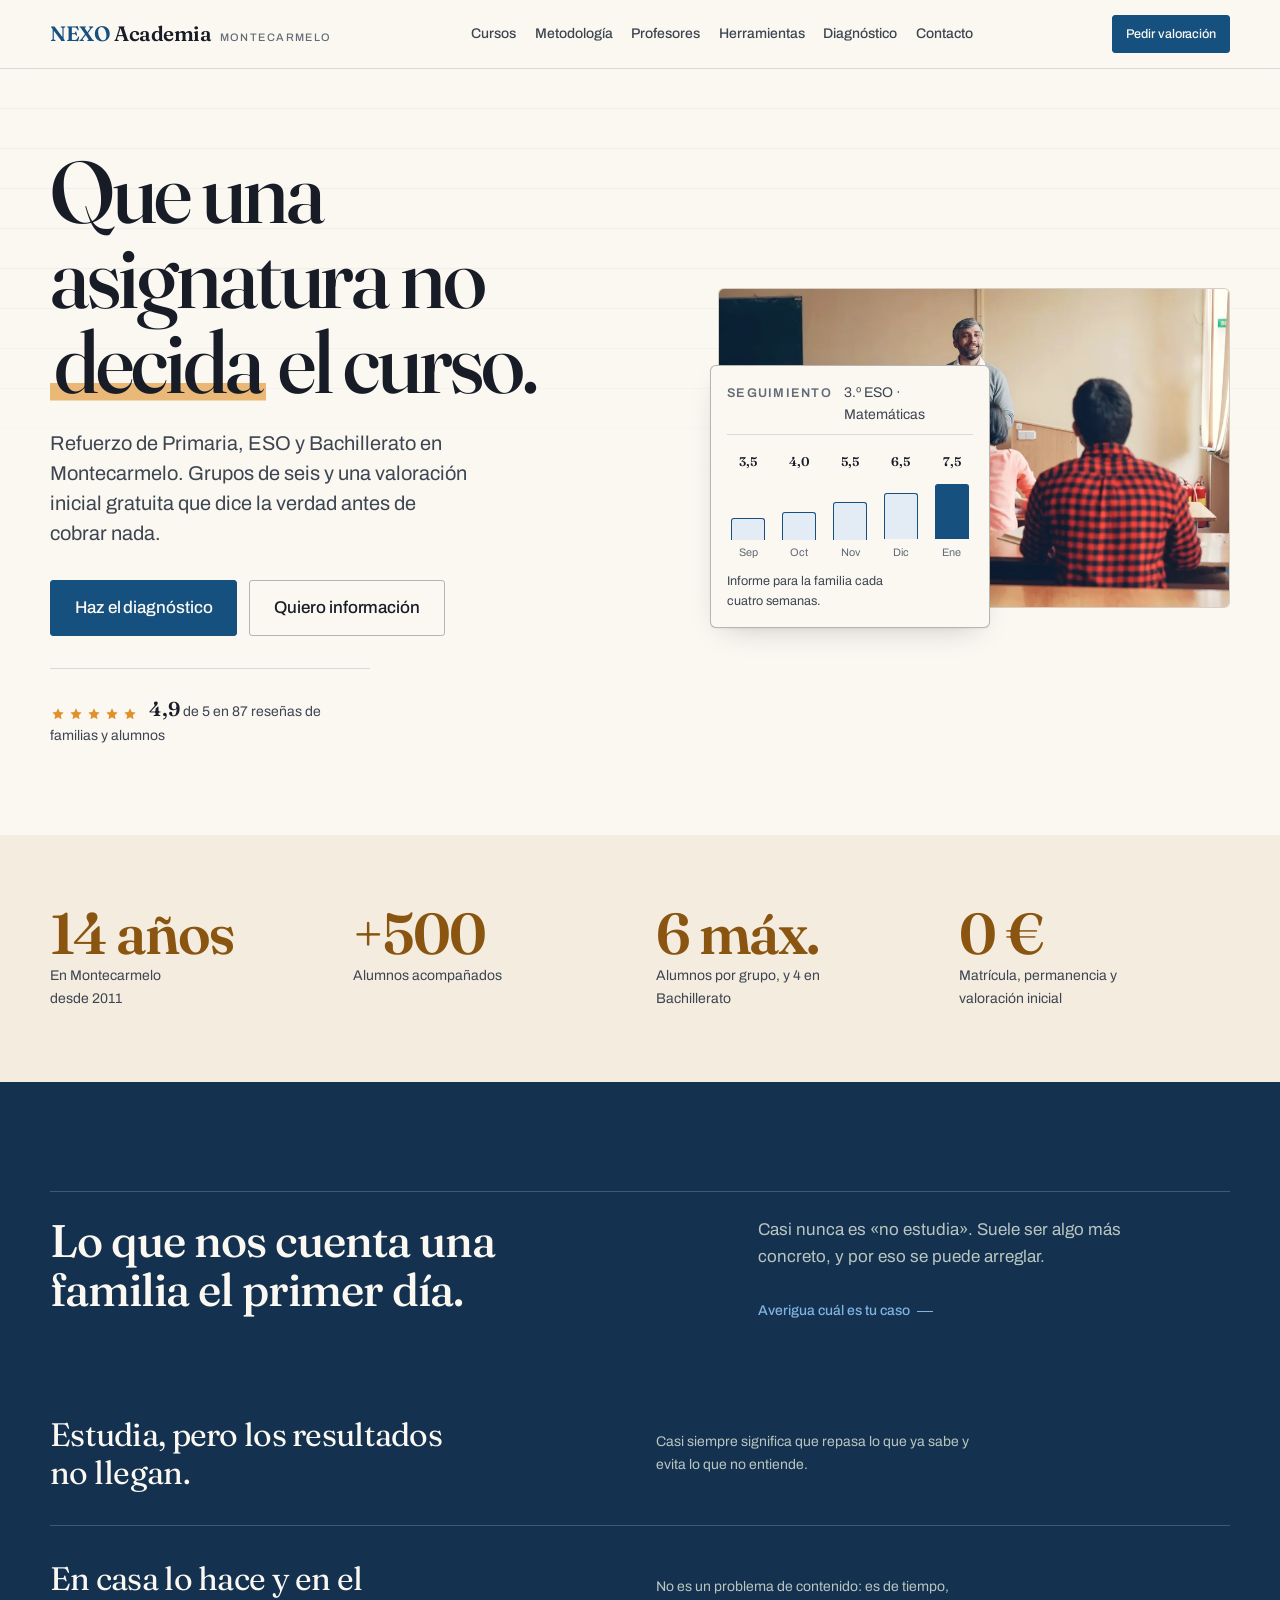
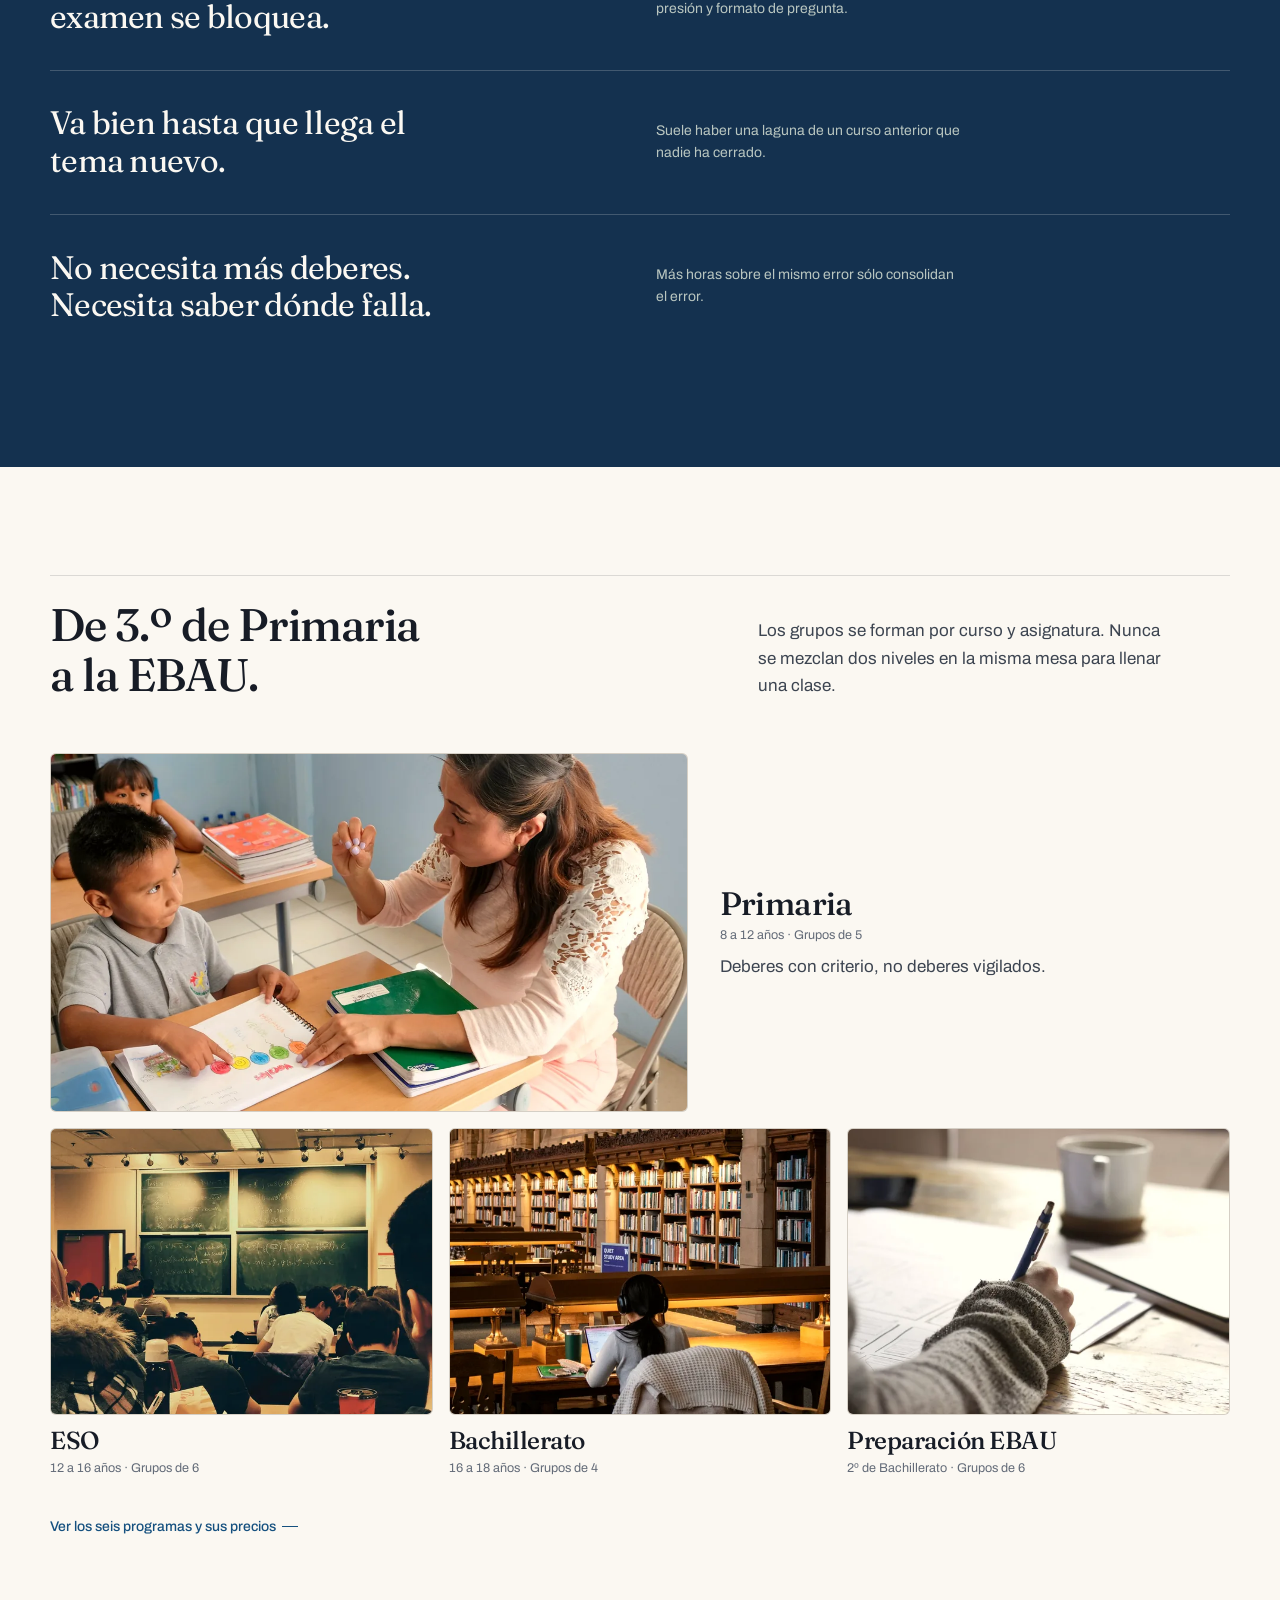
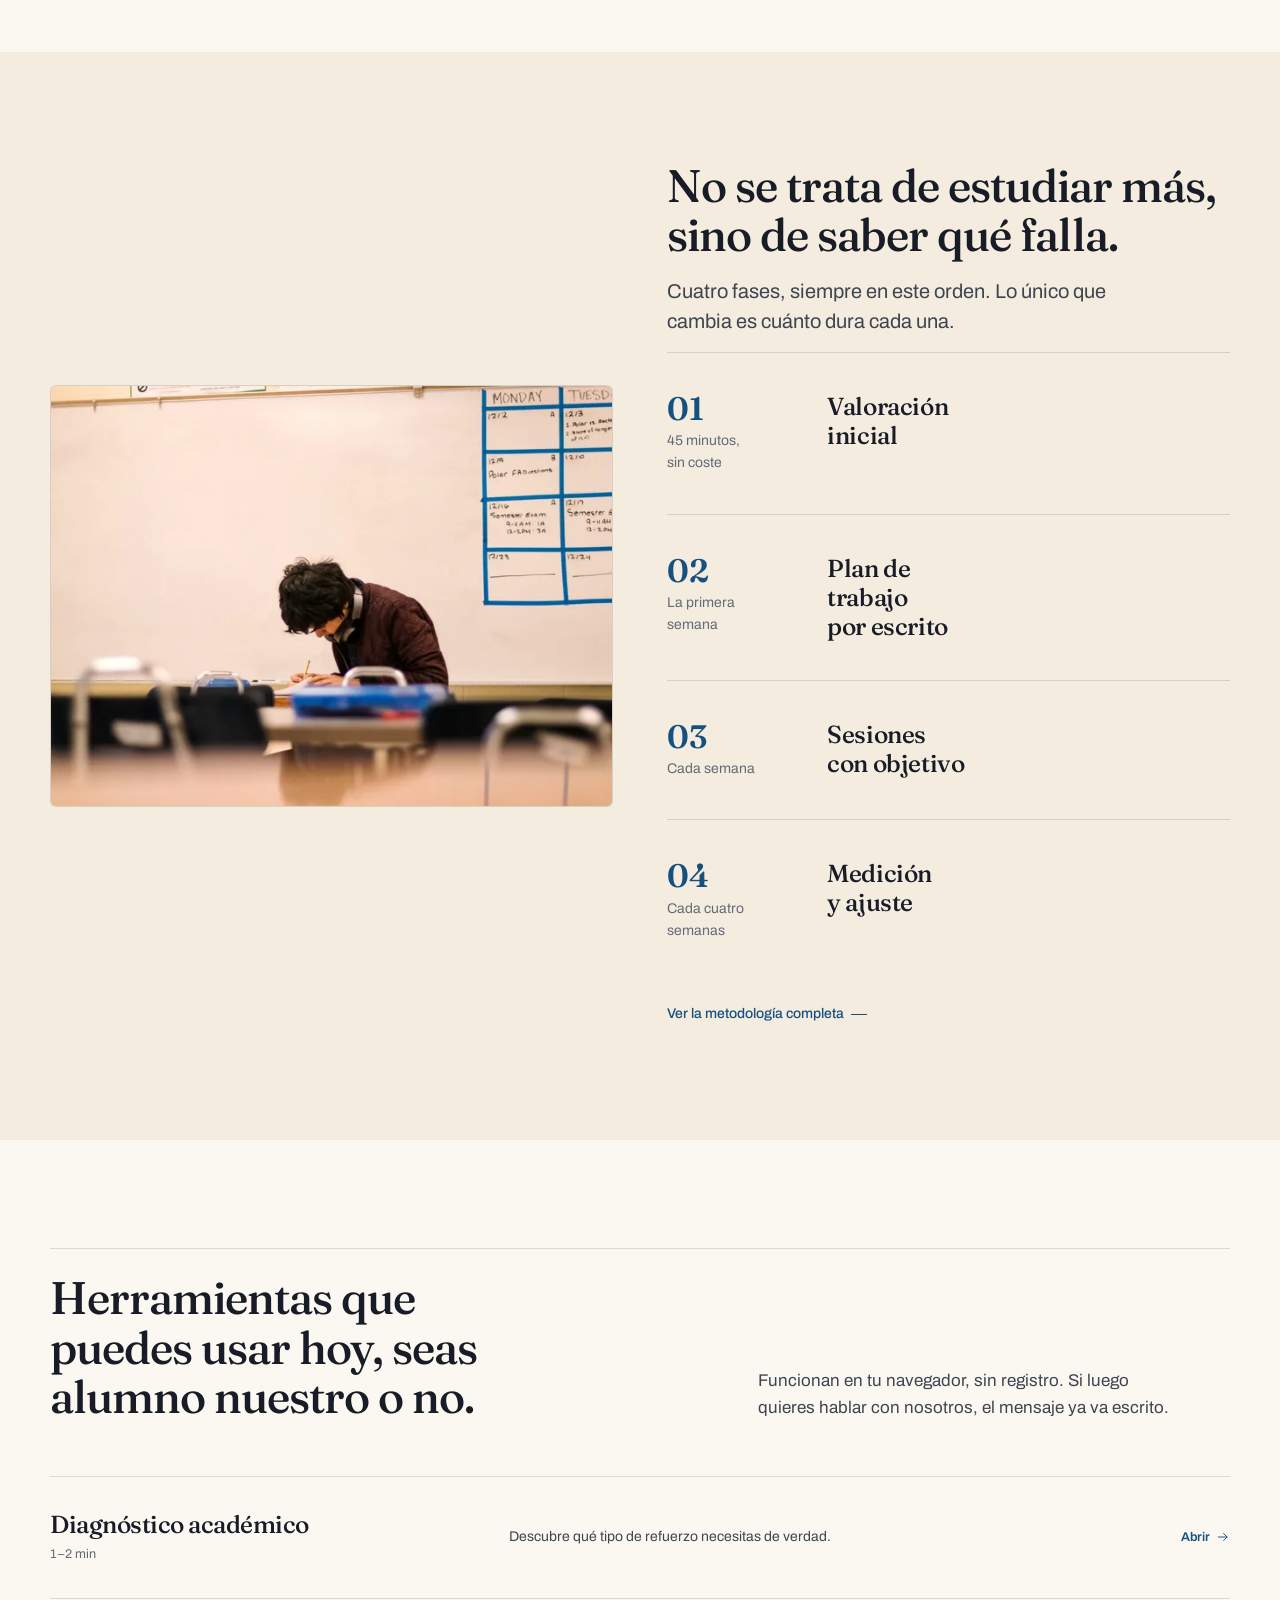
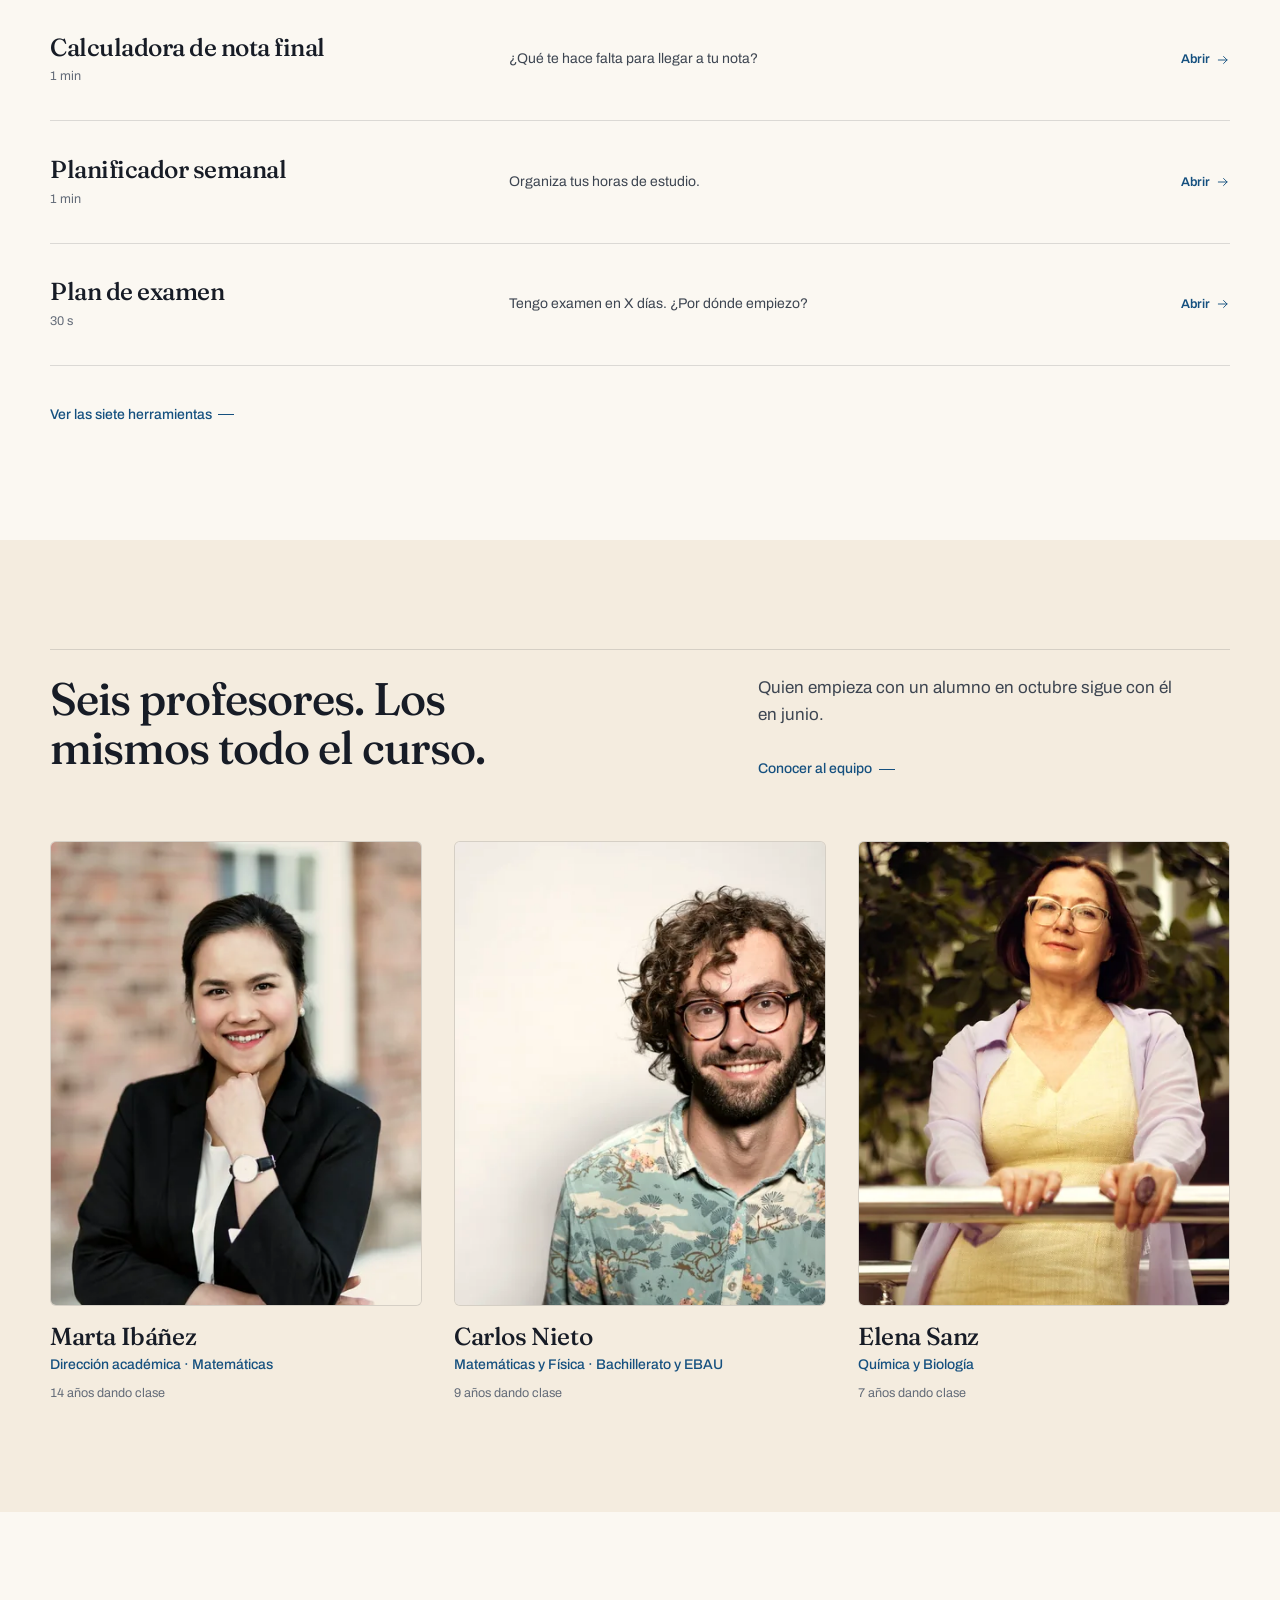
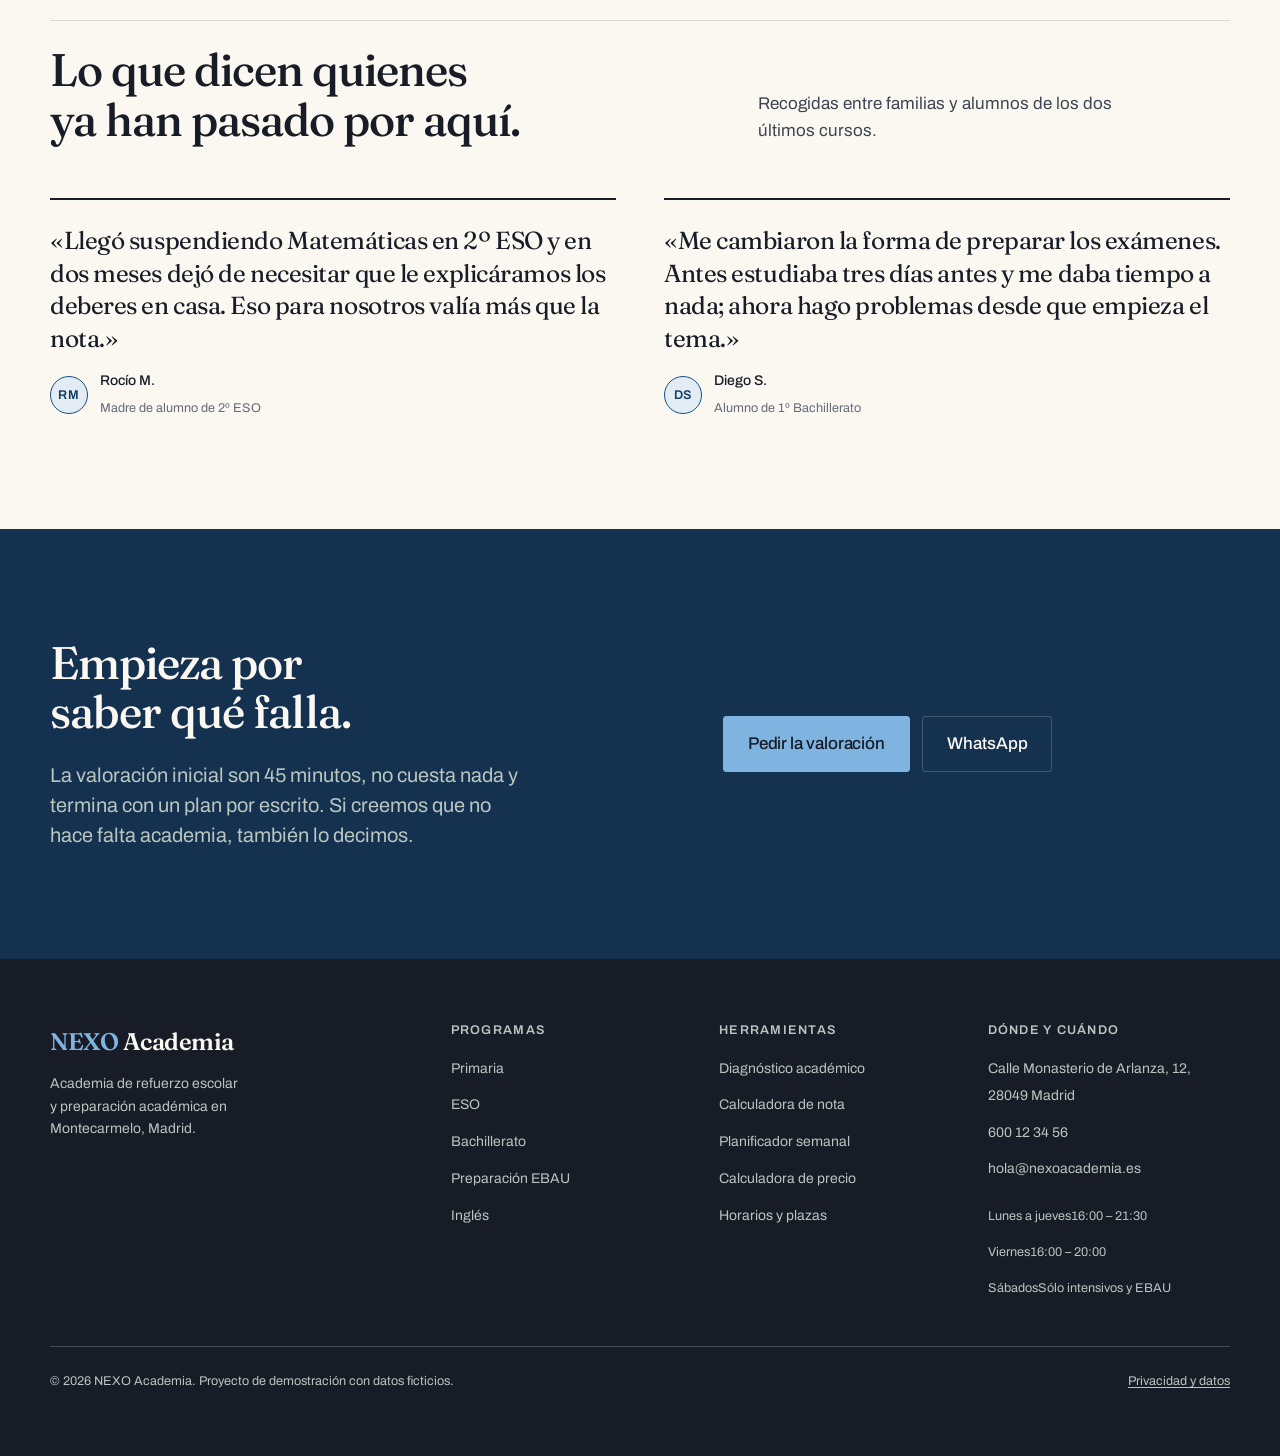
==== commit 13fd7a95: "Paleta azul marino y corrección del solapamiento del planificador Color: el verde no encajaba con un" ====
--- a/index.html
+++ b/index.html
@@ -6,7 +6,7 @@
 <title>NEXO Academia | Refuerzo escolar en Montecarmelo, Madrid</title>
 <meta name="description" content="Academia de refuerzo de Primaria, ESO y Bachillerato en Montecarmelo (Madrid). Grupos de 6, seguimiento por escrito y preparación de EBAU. Valoración inicial gratuita.">
 <link rel="canonical" href="https://nexoacademia.es/">
-<meta name="theme-color" content="#faf7f2">
+<meta name="theme-color" content="#fbf8f2">
 
 <meta property="og:type" content="website">
 <meta property="og:site_name" content="NEXO Academia">
--- a/css/main.css
+++ b/css/main.css
@@ -11,22 +11,22 @@
   --paper:        #fbf8f2;
   --paper-2:      #f4ecdf;   /* arena */
   --paper-3:      #eadfc9;
-  --ink:          #16211d;   /* casi negro, con un punto de verde */
-  --forest:       #10453a;   /* superficie oscura de marca */
-  --forest-2:     #0b332b;
+  --ink:          #171c26;   /* casi negro, con un punto de azul */
+  --navy:         #14314f;   /* superficie oscura de marca */
+  --navy-2:       #0e2439;
 
   /* Texto */
-  --tx:           #16211d;
-  --tx-2:         #3c4742;
-  --tx-3:         #626c66;
+  --tx:           #171c26;
+  --tx-2:         #3d4551;
+  --tx-3:         #636b78;
   --tx-on-ink:    #fbf8f2;
   --tx-2-on-ink:  #b9c6c0;
 
   /* Acentos */
-  --green:        #12574a;
-  --green-deep:   #0d4137;
-  --green-soft:   #e2eee8;
-  --green-lift:   #86cfb6;   /* sobre verde oscuro */
+  --blue:         #15507f;
+  --blue-deep:    #0f3c61;
+  --blue-soft:    #e3ecf5;
+  --blue-lift:    #7fb3e0;   /* sobre azul oscuro */
 
   --amber:        #e0912b;   /* el color que se ve: rellenos y marcas */
   --amber-ink:    #8a5510;   /* la versión legible como texto */
@@ -39,8 +39,8 @@
   --red-lift:     #f79468;
 
   /* Filetes */
-  --rule:         rgba(22, 33, 29, .14);
-  --rule-strong:  rgba(22, 33, 29, .3);
+  --rule:         rgba(23, 28, 38, .14);
+  --rule-strong:  rgba(23, 28, 38, .3);
   --rule-on-ink:  rgba(251, 248, 242, .2);
 
   /* Tipografía */
@@ -79,8 +79,8 @@
   --t-mid:  220ms;
   --t-slow: 340ms;
 
-  --shadow-lift: 0 1px 2px rgba(22, 33, 29, .05), 0 10px 30px -14px rgba(22, 33, 29, .28);
-  --shadow-pop:  0 2px 4px rgba(22, 33, 29, .06), 0 22px 48px -20px rgba(22, 33, 29, .34);
+  --shadow-lift: 0 1px 2px rgba(23, 28, 38, .05), 0 10px 30px -14px rgba(23, 28, 38, .28);
+  --shadow-pop:  0 2px 4px rgba(23, 28, 38, .06), 0 22px 48px -20px rgba(23, 28, 38, .34);
 
   --header-h: 60px;
   color-scheme: light;
@@ -115,14 +115,14 @@
 ul, ol { padding: 0; list-style: none; }
 
 /* Superficies del navegador: también forman parte del diseño */
-::selection { background: var(--green); color: var(--paper); }
-body { caret-color: var(--green); }
+::selection { background: var(--blue); color: var(--paper); }
+body { caret-color: var(--blue); }
 :focus-visible {
-  outline: 2px solid var(--green);
+  outline: 2px solid var(--blue);
   outline-offset: 3px;
   border-radius: var(--r-1);
 }
-.on-ink :focus-visible { outline-color: var(--green-lift); }
+.on-ink :focus-visible { outline-color: var(--blue-lift); }
 
 @supports (scrollbar-color: red blue) {
   html { scrollbar-color: var(--rule-strong) transparent; scrollbar-width: thin; }
@@ -130,11 +130,11 @@
 ::-webkit-scrollbar { width: 11px; height: 11px; }
 ::-webkit-scrollbar-track { background: var(--paper-2); }
 ::-webkit-scrollbar-thumb {
-  background: rgba(22, 33, 29, .24);
+  background: rgba(23, 28, 38, .24);
   border: 3px solid var(--paper-2);
   border-radius: var(--r-pill);
 }
-::-webkit-scrollbar-thumb:hover { background: rgba(22, 33, 29, .42); }
+::-webkit-scrollbar-thumb:hover { background: rgba(23, 28, 38, .42); }
 
 /* ─────────────────────────────  TIPOGRAFÍA  ───────────────────────── */
 h1, h2, h3, h4 {
@@ -223,7 +223,7 @@
   --tx:          #fbf8f2;
   --tx-2:        #b9c6c0;
   --tx-3:        #b9c6c0;
-  --green:       var(--green-lift);
+  --blue:       var(--blue-lift);
   --amber:       var(--amber-lift);
   --amber-ink:   var(--amber-lift);
   --red:         var(--red-lift);
@@ -234,8 +234,8 @@
   color: var(--tx-on-ink);
 }
 
-.section--ink { background: var(--forest); }
-.site-footer  { background: var(--forest-2); }
+.section--ink { background: var(--navy); }
+.site-footer  { background: var(--navy-2); }
 
 .rule { border: 0; border-top: 1px solid var(--rule); margin: 0; }
 .rule--strong { border-top-color: var(--rule-strong); }
@@ -308,7 +308,7 @@
   font-variation-settings: 'SOFT' 0, 'WONK' 0;
   white-space: nowrap;
 }
-.brand__mark { color: var(--green); }
+.brand__mark { color: var(--blue); }
 .brand__sub {
   font-family: var(--font-text);
   font-size: .68rem;
@@ -342,7 +342,7 @@
     right: 0;
     bottom: 0;
     height: 1.5px;
-    background: var(--green);
+    background: var(--blue);
     transform: scaleX(0);
     transform-origin: left;
     transition: transform var(--t-mid) var(--ease-out);
@@ -425,7 +425,7 @@
   font-variation-settings: 'SOFT' 0, 'WONK' 0;
 }
 .mobile-nav__link span { font-family: var(--font-text); font-size: var(--step--1); color: var(--tx-3); }
-.mobile-nav__link[aria-current='page'] { color: var(--green); }
+.mobile-nav__link[aria-current='page'] { color: var(--blue); }
 .mobile-nav__actions { display: grid; gap: var(--s-3); margin-top: var(--s-6); }
 
 /* ──────────────────────────────  PIE  ─────────────────────────────── */
@@ -463,7 +463,7 @@
 .footer-col a:hover { color: var(--tx-on-ink); text-decoration: underline; }
 
 .footer-brand .brand { color: var(--tx-on-ink); font-size: 1.5rem; }
-.footer-brand .brand__mark { color: var(--green-lift); }
+.footer-brand .brand__mark { color: var(--blue-lift); }
 .footer-brand p { color: var(--tx-2-on-ink); font-size: var(--step--1); margin-top: var(--s-3); max-width: 34ch; }
 
 .footer-bottom {
@@ -521,7 +521,7 @@
 }
 .hero__title em {
   font-style: italic;
-  color: var(--green);
+  color: var(--blue);
 }
 
 .hero__lead { margin-top: var(--s-5); max-width: 40ch; }
@@ -615,8 +615,8 @@
   width: 100%;
   max-width: 34px;
   flex: 0 0 auto;
-  background: var(--green-soft);
-  border: 1px solid var(--green);
+  background: var(--blue-soft);
+  border: 1px solid var(--blue);
   border-bottom: 0;
   border-radius: var(--r-1) var(--r-1) 0 0;
   transform-origin: bottom;
@@ -630,7 +630,7 @@
   from { transform: scaleY(.04); opacity: .4; }
   to   { transform: scaleY(1); opacity: 1; }
 }
-.trend__col:last-child .trend__bar { background: var(--green); }
+.trend__col:last-child .trend__bar { background: var(--blue); }
 .trend__label { font-size: var(--step--2); color: var(--tx-3); font-variant-numeric: tabular-nums; }
 .trend__value {
   font-family: var(--font-display);
@@ -681,7 +681,7 @@
   font-size: var(--step-3);
   font-weight: 600;
   font-variant-numeric: tabular-nums;
-  color: var(--green);
+  color: var(--blue);
   line-height: 1;
 }
 .method__time { font-size: var(--step--1); color: var(--tx-3); margin-top: .35rem; }
@@ -767,7 +767,7 @@
 .teacher__portrait svg { width: 100%; height: 100%; }
 
 .teacher__name { font-size: var(--step-2); }
-.teacher__role { font-size: var(--step--1); color: var(--green); font-weight: 500; margin-top: .2rem; }
+.teacher__role { font-size: var(--step--1); color: var(--blue); font-weight: 500; margin-top: .2rem; }
 .teacher__years {
   font-size: var(--step--2);
   color: var(--tx-3);
@@ -804,9 +804,9 @@
   display: grid;
   place-items: center;
   border-radius: var(--r-pill);
-  background: var(--green-soft);
-  border: 1px solid var(--green);
-  color: var(--green-deep);
+  background: var(--blue-soft);
+  border: 1px solid var(--blue);
+  color: var(--blue-deep);
   font-size: var(--step--2);
   font-weight: 600;
   letter-spacing: .04em;
@@ -890,7 +890,7 @@
 .stack > * + * { margin-top: var(--s-4); }
 .stack-lg > * + * { margin-top: var(--s-6); }
 .text-red { color: var(--red); }
-.text-green { color: var(--green); }
+.text-green { color: var(--blue); }
 .mt-5 { margin-top: var(--s-5); }
 .mt-6 { margin-top: var(--s-6); }
 .mt-7 { margin-top: var(--s-7); }
--- a/css/components.css
+++ b/css/components.css
@@ -5,9 +5,9 @@
 
 /* ──────────────────────────────  BOTONES  ─────────────────────────── */
 .btn {
-  --btn-bg: var(--green);
+  --btn-bg: var(--blue);
   --btn-fg: var(--paper);
-  --btn-bd: var(--green);
+  --btn-bd: var(--blue);
   display: inline-flex;
   align-items: center;
   justify-content: center;
@@ -33,17 +33,17 @@
 .btn svg { flex: none; width: 16px; height: 16px; }
 
 @media (hover: hover) and (pointer: fine) {
-  .btn:hover { --btn-bg: var(--green-deep); --btn-bd: var(--green-deep); }
+  .btn:hover { --btn-bg: var(--blue-deep); --btn-bd: var(--blue-deep); }
 }
 
 .btn--ghost { --btn-bg: transparent; --btn-fg: var(--tx); --btn-bd: var(--rule-strong); }
 @media (hover: hover) and (pointer: fine) {
-  .btn--ghost:hover { --btn-bg: transparent; --btn-fg: var(--green); --btn-bd: var(--green); }
+  .btn--ghost:hover { --btn-bg: transparent; --btn-fg: var(--blue); --btn-bd: var(--blue); }
 }
 
 .btn--ink { --btn-bg: var(--ink); --btn-fg: var(--paper); --btn-bd: var(--ink); }
 @media (hover: hover) and (pointer: fine) {
-  .btn--ink:hover { --btn-bg: var(--green); --btn-bd: var(--green); }
+  .btn--ink:hover { --btn-bg: var(--blue); --btn-bd: var(--blue); }
 }
 
 .btn--wa { --btn-bg: transparent; --btn-fg: var(--tx); --btn-bd: var(--rule-strong); }
@@ -65,7 +65,7 @@
   }
 }
 .section--ink .btn:not(.btn--ghost), .site-footer .btn:not(.btn--ghost), .result .btn:not(.btn--ghost) {
-  --btn-bg: var(--green-lift); --btn-fg: var(--ink); --btn-bd: var(--green-lift);
+  --btn-bg: var(--blue-lift); --btn-fg: var(--ink); --btn-bd: var(--blue-lift);
 }
 @media (hover: hover) and (pointer: fine) {
   .section--ink .btn:not(.btn--ghost):hover, .site-footer .btn:not(.btn--ghost):hover {
@@ -90,7 +90,7 @@
   gap: .4rem;
   font-size: var(--step--1);
   font-weight: 500;
-  color: var(--green);
+  color: var(--blue);
   text-decoration: none;
   padding-block: .35rem;
 }
@@ -104,7 +104,7 @@
 }
 .link-arrow:hover { text-decoration: underline; }
 .link-arrow:hover::after { transform: scaleX(1.65); }
-.on-ink .link-arrow, .section--ink .link-arrow { color: var(--green-lift); }
+.on-ink .link-arrow, .section--ink .link-arrow { color: var(--blue-lift); }
 
 /* ──────────────────────────────  CAMPOS  ──────────────────────────── */
 .field { display: grid; grid-template-columns: minmax(0, 1fr); gap: .45rem; min-width: 0; }
@@ -126,11 +126,11 @@
   transition: border-color var(--t-fast) ease, box-shadow var(--t-fast) ease;
 }
 .input::placeholder, .textarea::placeholder { color: var(--tx-3); }
-.input:hover, .select:hover, .textarea:hover { border-color: rgba(22, 33, 29, .45); }
+.input:hover, .select:hover, .textarea:hover { border-color: rgba(23, 28, 38, .45); }
 .input:focus, .select:focus, .textarea:focus {
   outline: none;
-  border-color: var(--green);
-  box-shadow: 0 0 0 3px color-mix(in srgb, var(--green) 16%, transparent);
+  border-color: var(--blue);
+  box-shadow: 0 0 0 3px color-mix(in srgb, var(--blue) 16%, transparent);
 }
 .textarea { min-height: 110px; resize: vertical; line-height: 1.5; }
 
@@ -139,7 +139,7 @@
   min-width: 0;
   text-overflow: ellipsis;
   padding-right: 2.4rem;
-  background-image: url("data:image/svg+xml,%3Csvg xmlns='http://www.w3.org/2000/svg' width='14' height='14' viewBox='0 0 24 24' fill='none' stroke='%233c4742' stroke-width='2' stroke-linecap='round' stroke-linejoin='round'%3E%3Cpath d='m6 9 6 6 6-6'/%3E%3C/svg%3E");
+  background-image: url("data:image/svg+xml,%3Csvg xmlns='http://www.w3.org/2000/svg' width='14' height='14' viewBox='0 0 24 24' fill='none' stroke='%233d4551' stroke-width='2' stroke-linecap='round' stroke-linejoin='round'%3E%3Cpath d='m6 9 6 6 6-6'/%3E%3C/svg%3E");
   background-repeat: no-repeat;
   background-position: right .85rem center;
 }
@@ -186,7 +186,7 @@
 }
 .option:active { transform: scale(.99); }
 @media (hover: hover) and (pointer: fine) {
-  .option:hover { border-color: rgba(22, 33, 29, .5); }
+  .option:hover { border-color: rgba(23, 28, 38, .5); }
 }
 .option input { position: absolute; opacity: 0; width: 1px; height: 1px; }
 
@@ -225,12 +225,12 @@
 .option__hint { font-size: var(--step--2); color: var(--tx-3); line-height: 1.4; }
 
 .option:has(input:checked) {
-  border-color: var(--green);
-  background: var(--green-soft);
-}
-.option:has(input:checked) .option__box { background: var(--green); border-color: var(--green); }
+  border-color: var(--blue);
+  background: var(--blue-soft);
+}
+.option:has(input:checked) .option__box { background: var(--blue); border-color: var(--blue); }
 .option:has(input:checked) .option__box::after { transform: scale(1); }
-.option:has(input:focus-visible) { outline: 2px solid var(--green); outline-offset: 3px; }
+.option:has(input:focus-visible) { outline: 2px solid var(--blue); outline-offset: 3px; }
 .option:has(input:disabled) { opacity: .45; cursor: not-allowed; }
 
 /* Botonera segmentada */
@@ -257,7 +257,7 @@
   transition: background-color var(--t-fast) ease, color var(--t-fast) ease;
 }
 .segmented input:checked + span { background: var(--ink); color: var(--paper); }
-.segmented input:focus-visible + span { outline: 2px solid var(--green); outline-offset: 2px; }
+.segmented input:focus-visible + span { outline: 2px solid var(--blue); outline-offset: 2px; }
 
 /* Deslizadores */
 .slider-row { display: grid; gap: .5rem; }
@@ -270,7 +270,7 @@
   letter-spacing: -.02em;
 }
 .slider-row__value[data-tone='red'] { color: var(--red); }
-.slider-row__value[data-tone='green'] { color: var(--green); }
+.slider-row__value[data-tone='green'] { color: var(--blue); }
 
 input[type='range'] {
   -webkit-appearance: none;
@@ -296,7 +296,7 @@
   margin-top: -9.5px;
   border-radius: var(--r-pill);
   background: var(--paper);
-  border: 1.5px solid var(--green);
+  border: 1.5px solid var(--blue);
   box-shadow: 0 1px 2px rgba(20, 22, 26, .18);
   transition: transform var(--t-fast) var(--ease-out), box-shadow var(--t-fast) ease;
 }
@@ -304,11 +304,11 @@
   width: 20px; height: 20px;
   border-radius: var(--r-pill);
   background: var(--paper);
-  border: 1.5px solid var(--green);
+  border: 1.5px solid var(--blue);
   box-shadow: 0 1px 2px rgba(20, 22, 26, .18);
 }
 input[type='range']:active::-webkit-slider-thumb { transform: scale(1.12); }
-input[type='range']:focus-visible::-webkit-slider-thumb { box-shadow: 0 0 0 4px color-mix(in srgb, var(--green) 22%, transparent); }
+input[type='range']:focus-visible::-webkit-slider-thumb { box-shadow: 0 0 0 4px color-mix(in srgb, var(--blue) 22%, transparent); }
 input[type='range']:focus-visible { outline: none; }
 
 /* ─────────────────────────  MÓDULO HERRAMIENTA  ───────────────────── */
@@ -373,7 +373,7 @@
   inset: 0;
   transform-origin: left;
   transform: scaleX(var(--p, 0));
-  background: var(--green);
+  background: var(--blue);
   transition: transform 420ms var(--ease-out);
 }
 .stepper__meta {
@@ -415,7 +415,7 @@
 
 /* ────────────────────────  PANEL DE RESULTADO  ────────────────────── */
 .result {
-  background: var(--forest);
+  background: var(--navy);
   color: var(--tx-on-ink);
   border-radius: var(--r-2);
   overflow: hidden;
@@ -433,7 +433,7 @@
   font-size: var(--step-4);
   line-height: 1.04;
   letter-spacing: -.028em;
-  color: var(--green-lift);
+  color: var(--blue-lift);
   font-variation-settings: 'SOFT' 0, 'WONK' 0;
 }
 .result__headline { font-size: var(--step-1); line-height: 1.35; max-width: 34ch; }
@@ -470,7 +470,7 @@
   flex: none;
   width: 7px; height: 7px;
   margin-top: .55em;
-  border: 1px solid var(--green-lift);
+  border: 1px solid var(--blue-lift);
   border-radius: var(--r-pill);
 }
 .result__actions {
@@ -510,8 +510,8 @@
 .figure-out__label { font-size: var(--step--1); color: var(--tx-2); max-width: 34ch; }
 .figure-out[data-state='alert'] { background: var(--red-soft); border-color: color-mix(in srgb, var(--red) 40%, transparent); }
 .figure-out[data-state='alert'] .figure-out__value { color: var(--red-deep); }
-.figure-out[data-state='ok'] { background: var(--green-soft); border-color: color-mix(in srgb, var(--green) 35%, transparent); }
-.figure-out[data-state='ok'] .figure-out__value { color: var(--green-deep); }
+.figure-out[data-state='ok'] { background: var(--blue-soft); border-color: color-mix(in srgb, var(--blue) 35%, transparent); }
+.figure-out[data-state='ok'] .figure-out__value { color: var(--blue-deep); }
 
 /* Leyenda compartida por las barras de las calculadoras */
 .gradebar__legend { display: flex; flex-wrap: wrap; gap: var(--s-2) var(--s-4); font-size: var(--step--2); color: var(--tx-2); }
@@ -552,7 +552,7 @@
 }
 /* La dificultad se marca como en un cuaderno corregido: subrayando. */
 .block[data-tone='alta']  { --mark: var(--red); }
-.block[data-tone='media'] { --mark: var(--green); }
+.block[data-tone='media'] { --mark: var(--blue); }
 .block[data-tone='baja']  { --mark: transparent; }
 .block__time { font-size: var(--step--2); color: var(--tx-3); font-variant-numeric: tabular-nums; grid-row: span 2; align-self: center; }
 .block__subject {
@@ -584,7 +584,7 @@
   font-size: var(--step--1);
   font-weight: 600;
   font-variant-numeric: tabular-nums;
-  color: var(--green);
+  color: var(--blue);
   white-space: nowrap;
   grid-row: span 2;
   min-width: 6.5rem;
@@ -611,7 +611,7 @@
 }
 .slot:active { transform: scale(.995); }
 @media (hover: hover) and (pointer: fine) {
-  .slot:hover:not([data-full='true']) { border-color: var(--green); background: var(--green-soft); }
+  .slot:hover:not([data-full='true']) { border-color: var(--blue); background: var(--blue-soft); }
 }
 .slot[data-full='true'] { cursor: default; opacity: .72; background: var(--paper-2); }
 
@@ -624,13 +624,13 @@
 .seats-dots i {
   width: 9px; height: 9px;
   border-radius: var(--r-pill);
-  border: 1px solid var(--green);
+  border: 1px solid var(--blue);
   display: block;
 }
-.seats-dots i[data-taken='true'] { background: var(--green); }
+.seats-dots i[data-taken='true'] { background: var(--blue); }
 .slot[data-full='true'] .seats-dots i { border-color: var(--tx-3); background: var(--tx-3); }
 
-.seats-label { font-size: var(--step--2); font-weight: 600; color: var(--green-deep); white-space: nowrap; }
+.seats-label { font-size: var(--step--2); font-weight: 600; color: var(--blue-deep); white-space: nowrap; }
 .slot[data-full='true'] .seats-label { color: var(--tx-3); }
 .seats-label[data-low='true'] { color: var(--red-deep); }
 
@@ -656,7 +656,7 @@
   font-variation-settings: 'SOFT' 0, 'WONK' 0;
   transition: color var(--t-fast) ease;
 }
-.acc-btn:hover { color: var(--green); }
+.acc-btn:hover { color: var(--blue); }
 
 .acc-btn__icon {
   flex: none;
@@ -719,8 +719,14 @@
   border-radius: var(--r-2);
   background: var(--paper);
   overflow: hidden;
-  position: sticky;
-  top: calc(var(--header-h) + 1.25rem);
+}
+
+/* Sólo acompaña al scroll cuando hay una columna de verdad a su lado. */
+@media (min-width: 64rem) {
+  .snapshot {
+    position: sticky;
+    top: calc(var(--header-h) + 1.25rem);
+  }
 }
 .snapshot__head {
   padding: var(--s-4) var(--s-5);
@@ -752,7 +758,7 @@
 .snapshot__meter-track { height: 3px; background: var(--rule); border-radius: var(--r-pill); overflow: hidden; }
 .snapshot__meter-fill {
   height: 100%;
-  background: var(--green);
+  background: var(--blue);
   transform-origin: left;
   transform: scaleX(var(--p, 0));
   transition: transform 460ms var(--ease-out);
@@ -820,7 +826,7 @@
   max-width: calc(100% - 2rem);
 }
 .toast[data-show='true'] { transform: translate(-50%, 0); opacity: 1; }
-.toast svg { width: 15px; height: 15px; color: var(--green-lift); flex: none; }
+.toast svg { width: 15px; height: 15px; color: var(--blue-lift); flex: none; }
 
 /* ────────────────────────  BARRA MÓVIL FIJA  ──────────────────────── */
 .sticky-cta {
@@ -872,13 +878,13 @@
   gap: .4rem;
   font-size: var(--step--2);
   font-weight: 600;
-  color: var(--green);
+  color: var(--blue);
   white-space: nowrap;
 }
 .tool-link__go svg { width: 14px; height: 14px; transition: transform var(--t-mid) var(--ease-out); }
 @media (hover: hover) and (pointer: fine) {
   .tool-link:hover { background: color-mix(in srgb, var(--paper-2) 65%, transparent); }
-  .tool-link:hover .tool-link__name { color: var(--green); }
+  .tool-link:hover .tool-link__name { color: var(--blue); }
   .tool-link:hover .tool-link__go svg { transform: translateX(4px); }
 }
 @media (min-width: 56rem) {
@@ -1045,10 +1051,6 @@
 
 .week { grid-template-columns: repeat(auto-fit, minmax(10rem, 1fr)); }
 
-/* Una herramienta puede ocupar las dos columnas del hub cuando lo necesita. */
-@media (min-width: 64rem) {
-  .tool--wide { grid-column: 1 / -1; }
-}
 
 /* ────────────────────  CALCULADORA POR CRITERIOS  ────────────────────── */
 .criteria { display: grid; gap: .5rem; }
@@ -1125,7 +1127,7 @@
   width: calc(var(--w) * 1%);
   transition: width 380ms var(--ease-out);
 }
-.weights__seg[data-state='hecho']    { background: var(--green); color: var(--paper); }
+.weights__seg[data-state='hecho']    { background: var(--blue); color: var(--paper); }
 .weights__seg[data-state='pendiente'] { background: var(--amber); color: var(--ink); }
 .weights__seg[data-state='resto']     { background: transparent; color: var(--tx-2); }
 
@@ -1145,7 +1147,7 @@
 
 @media (hover: hover) and (pointer: fine) {
   .pcard:hover .shot img { transform: scale(1.035); }
-  .pcard:hover .pcard__name { color: var(--green); }
+  .pcard:hover .pcard__name { color: var(--blue); }
 }
 
 .pcard__name {
--- a/css/responsive.css
+++ b/css/responsive.css
@@ -159,10 +159,10 @@
 /* ────────────────────  Contraste alto del sistema  ───────────────── */
 @media (prefers-contrast: more) {
   :root {
-    --tx-2: #23272d;
-    --tx-3: #44484f;
-    --rule: rgba(20, 22, 26, .3);
-    --rule-strong: rgba(20, 22, 26, .55);
+    --tx-2: #232833;
+    --tx-3: #444b57;
+    --rule: rgba(23, 28, 38, .3);
+    --rule-strong: rgba(23, 28, 38, .55);
     --tx-2-on-ink: #d3d7dd;
     --rule-on-ink: rgba(250, 247, 242, .4);
   }
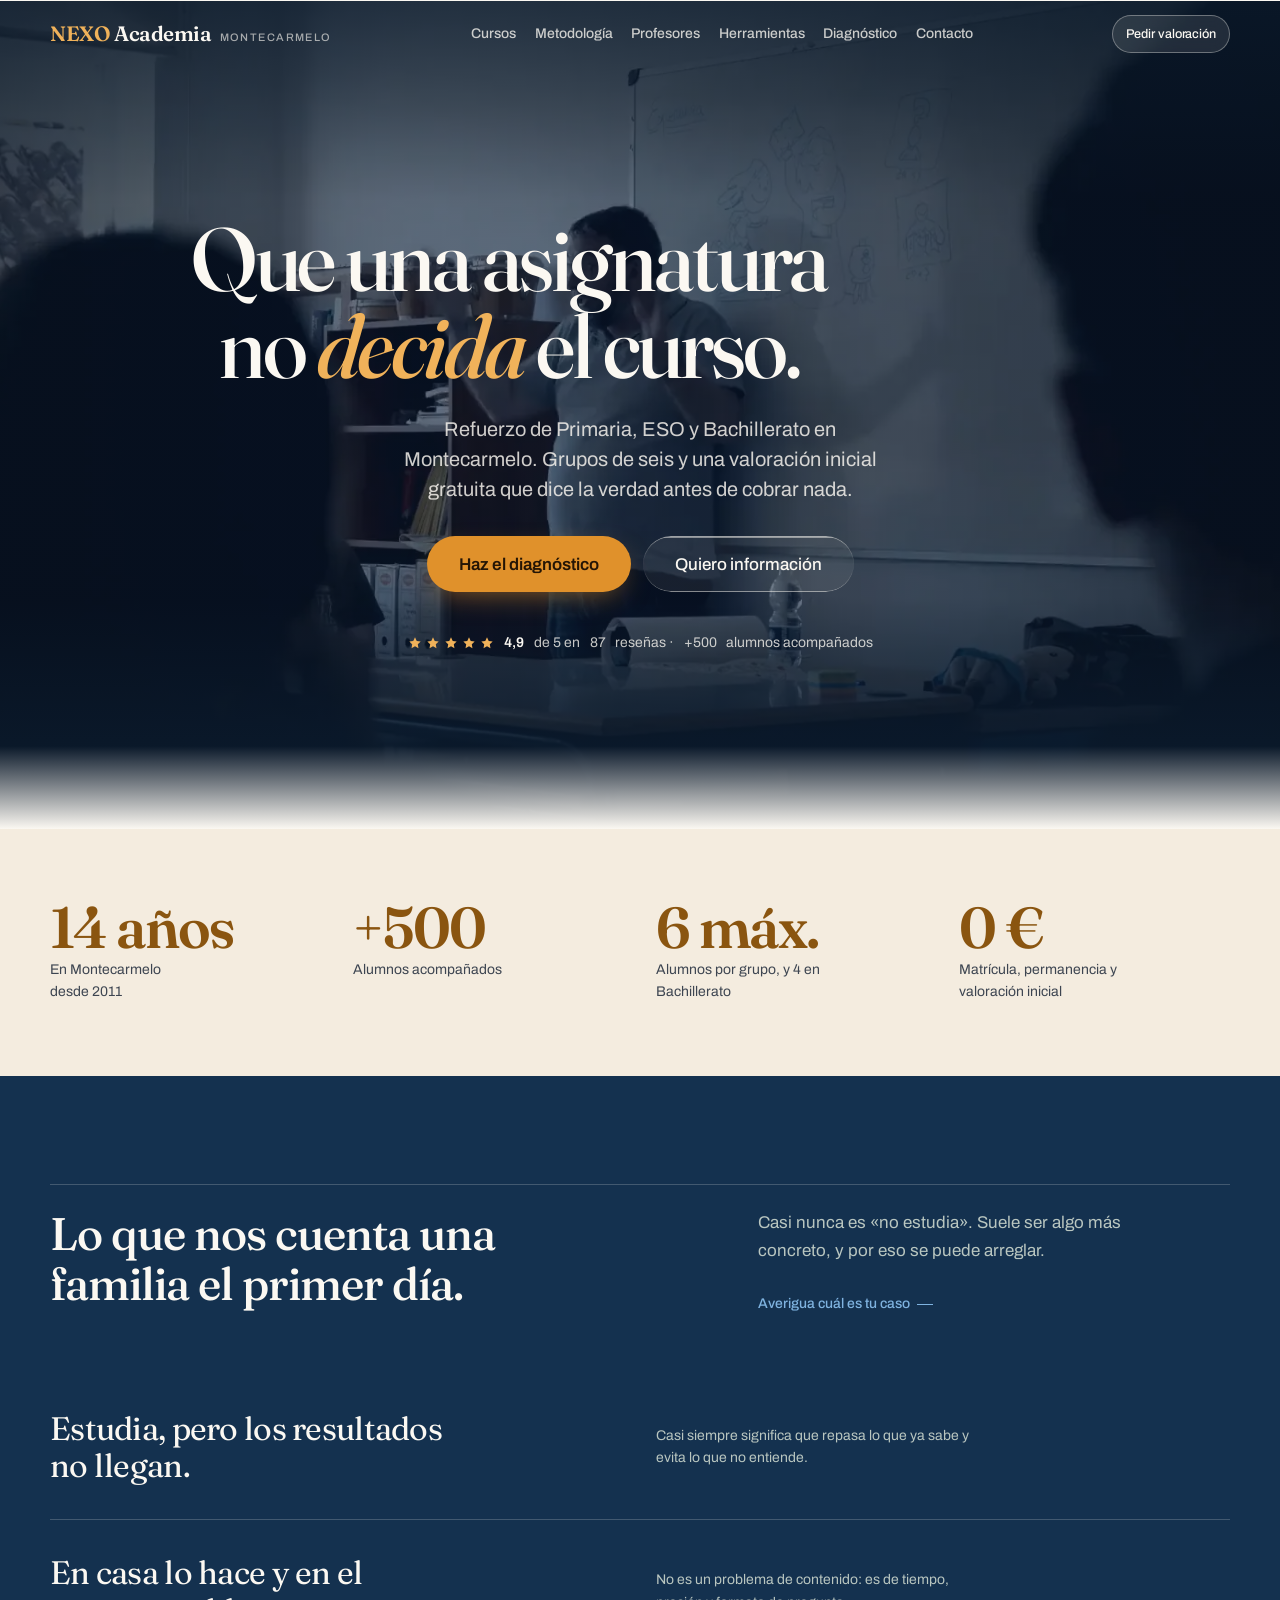
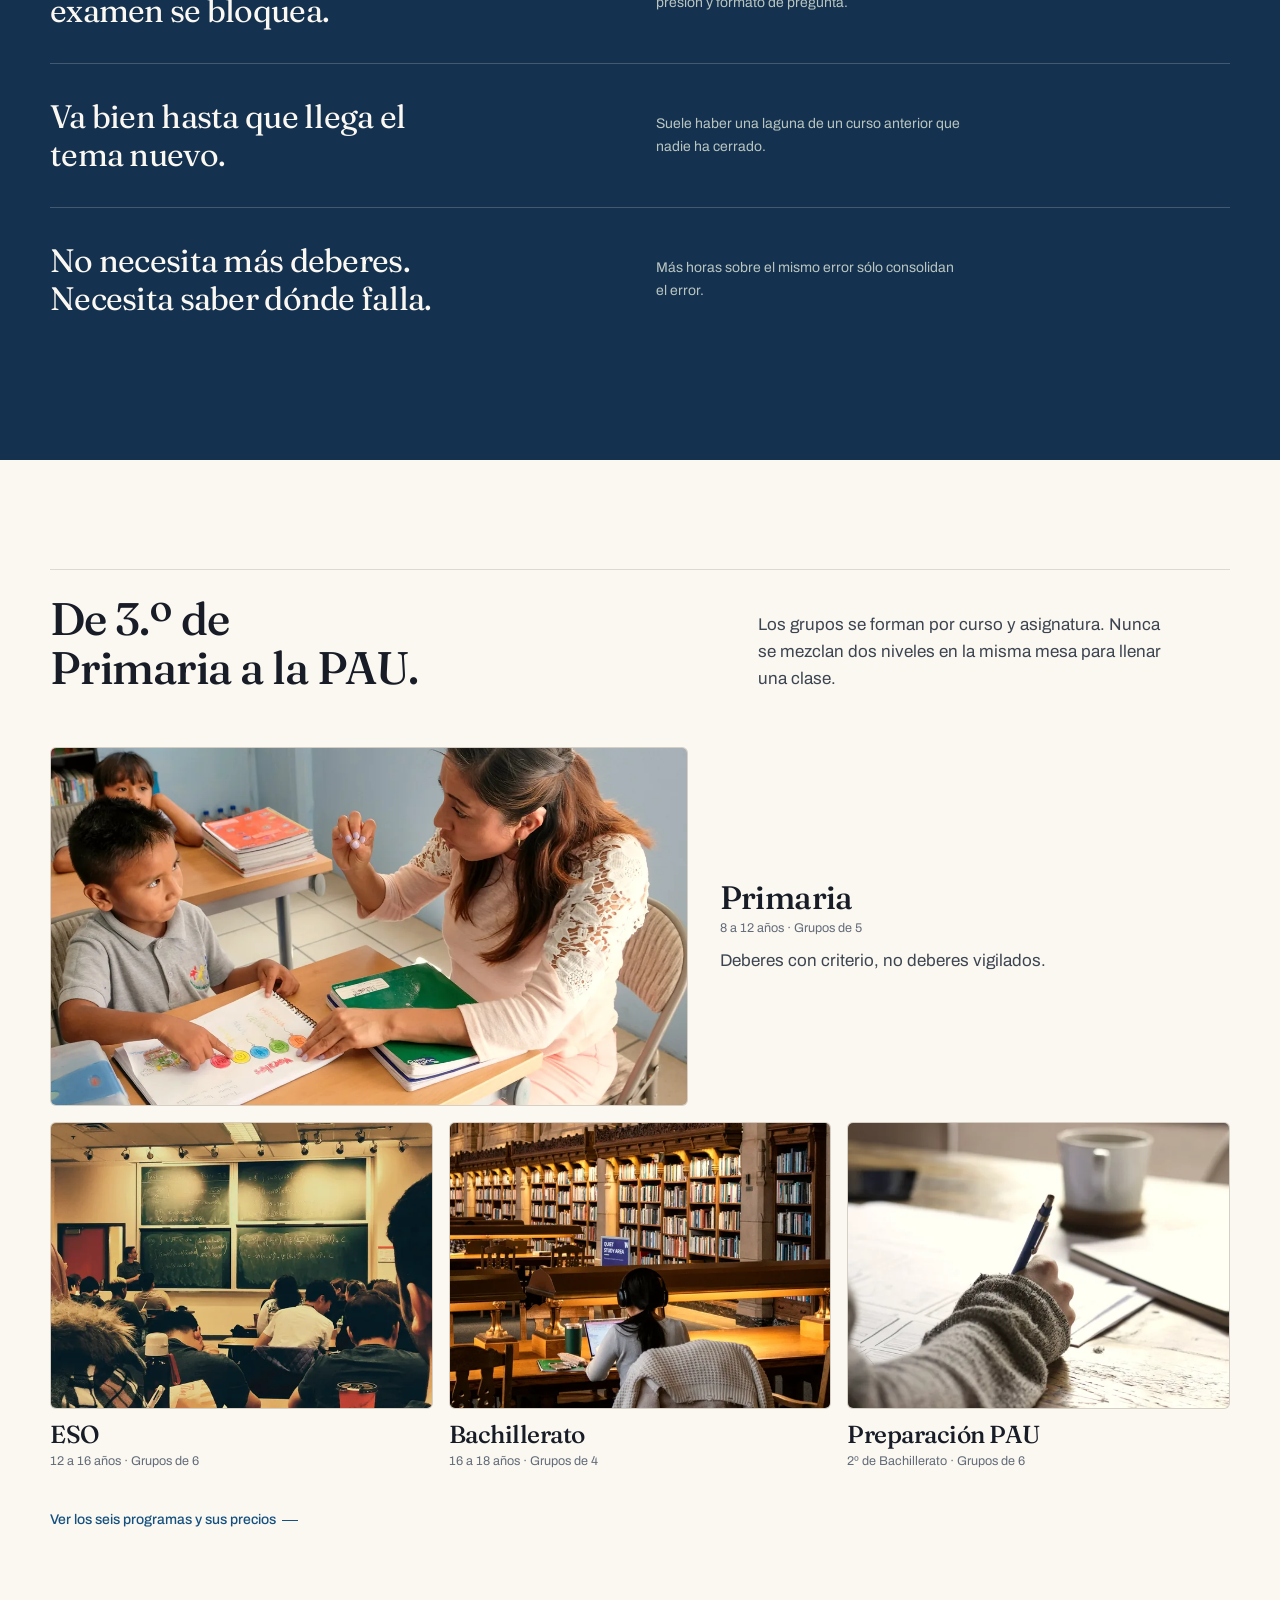
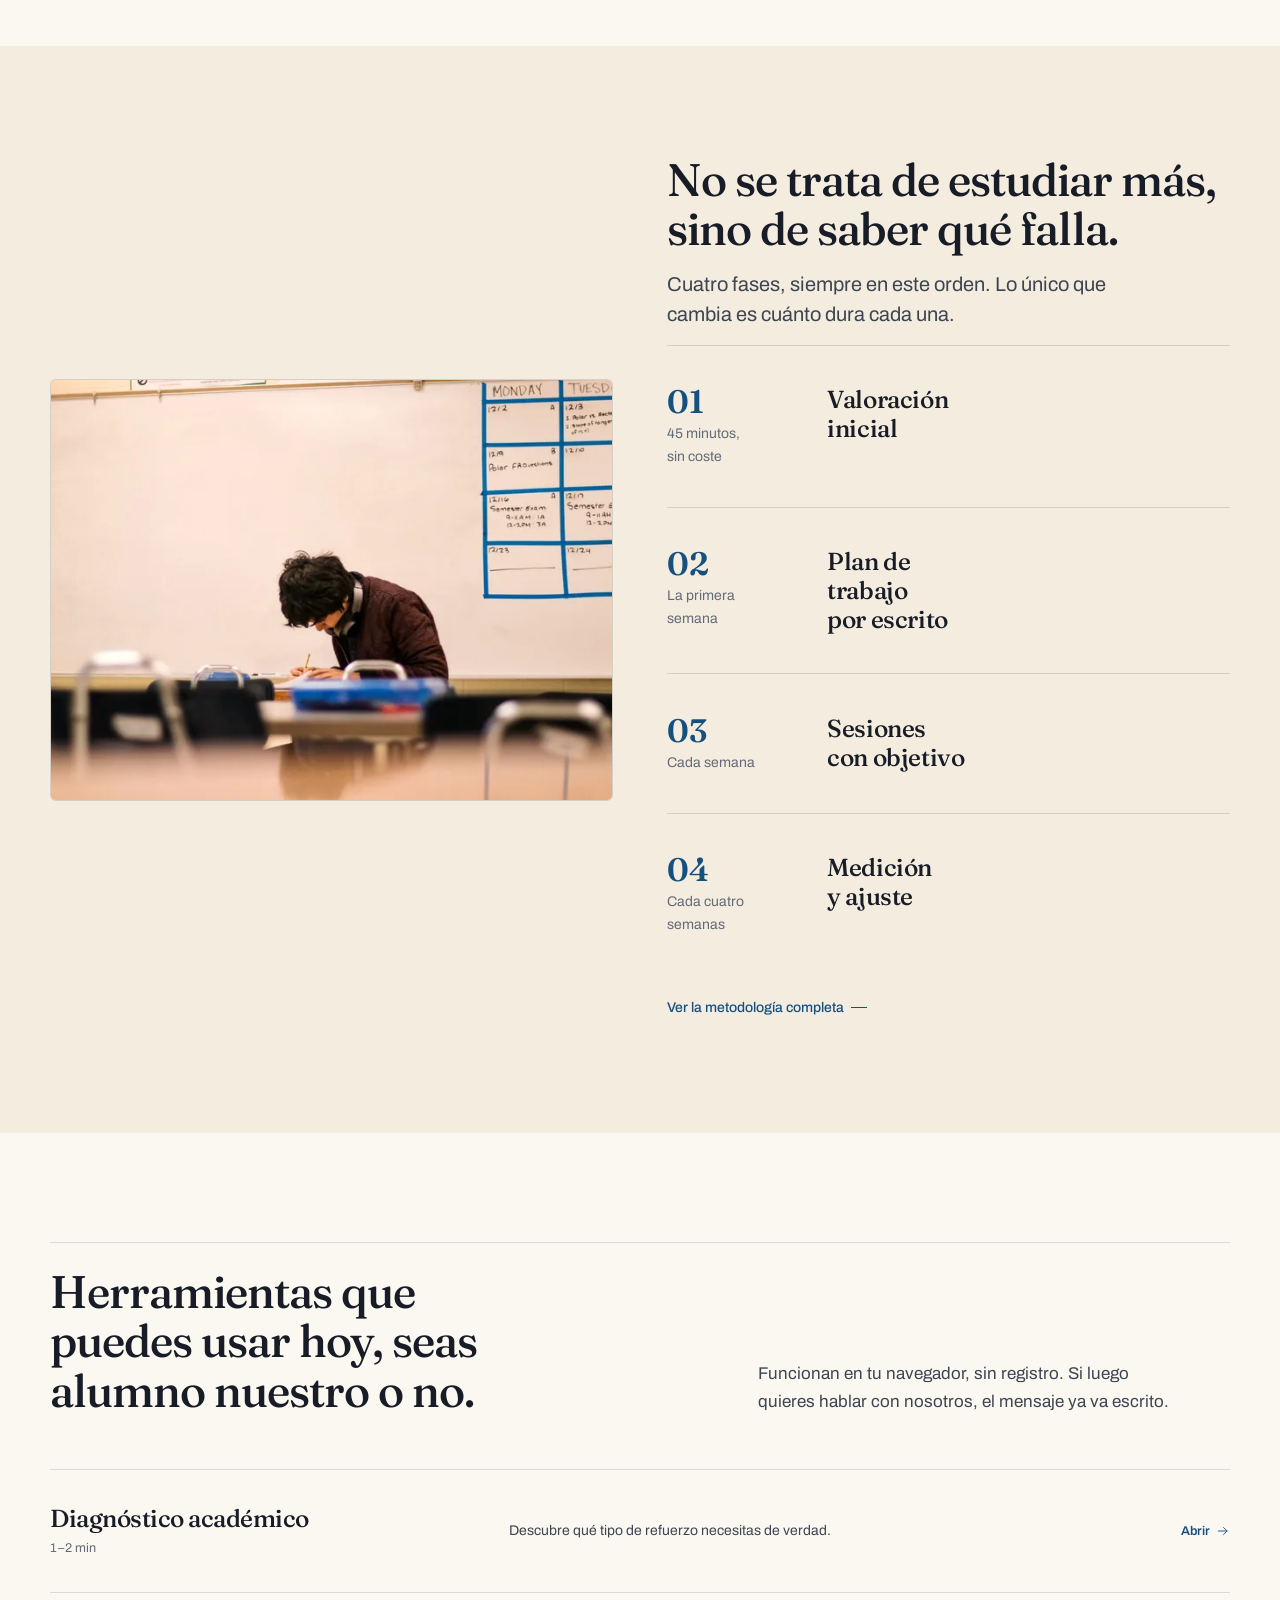
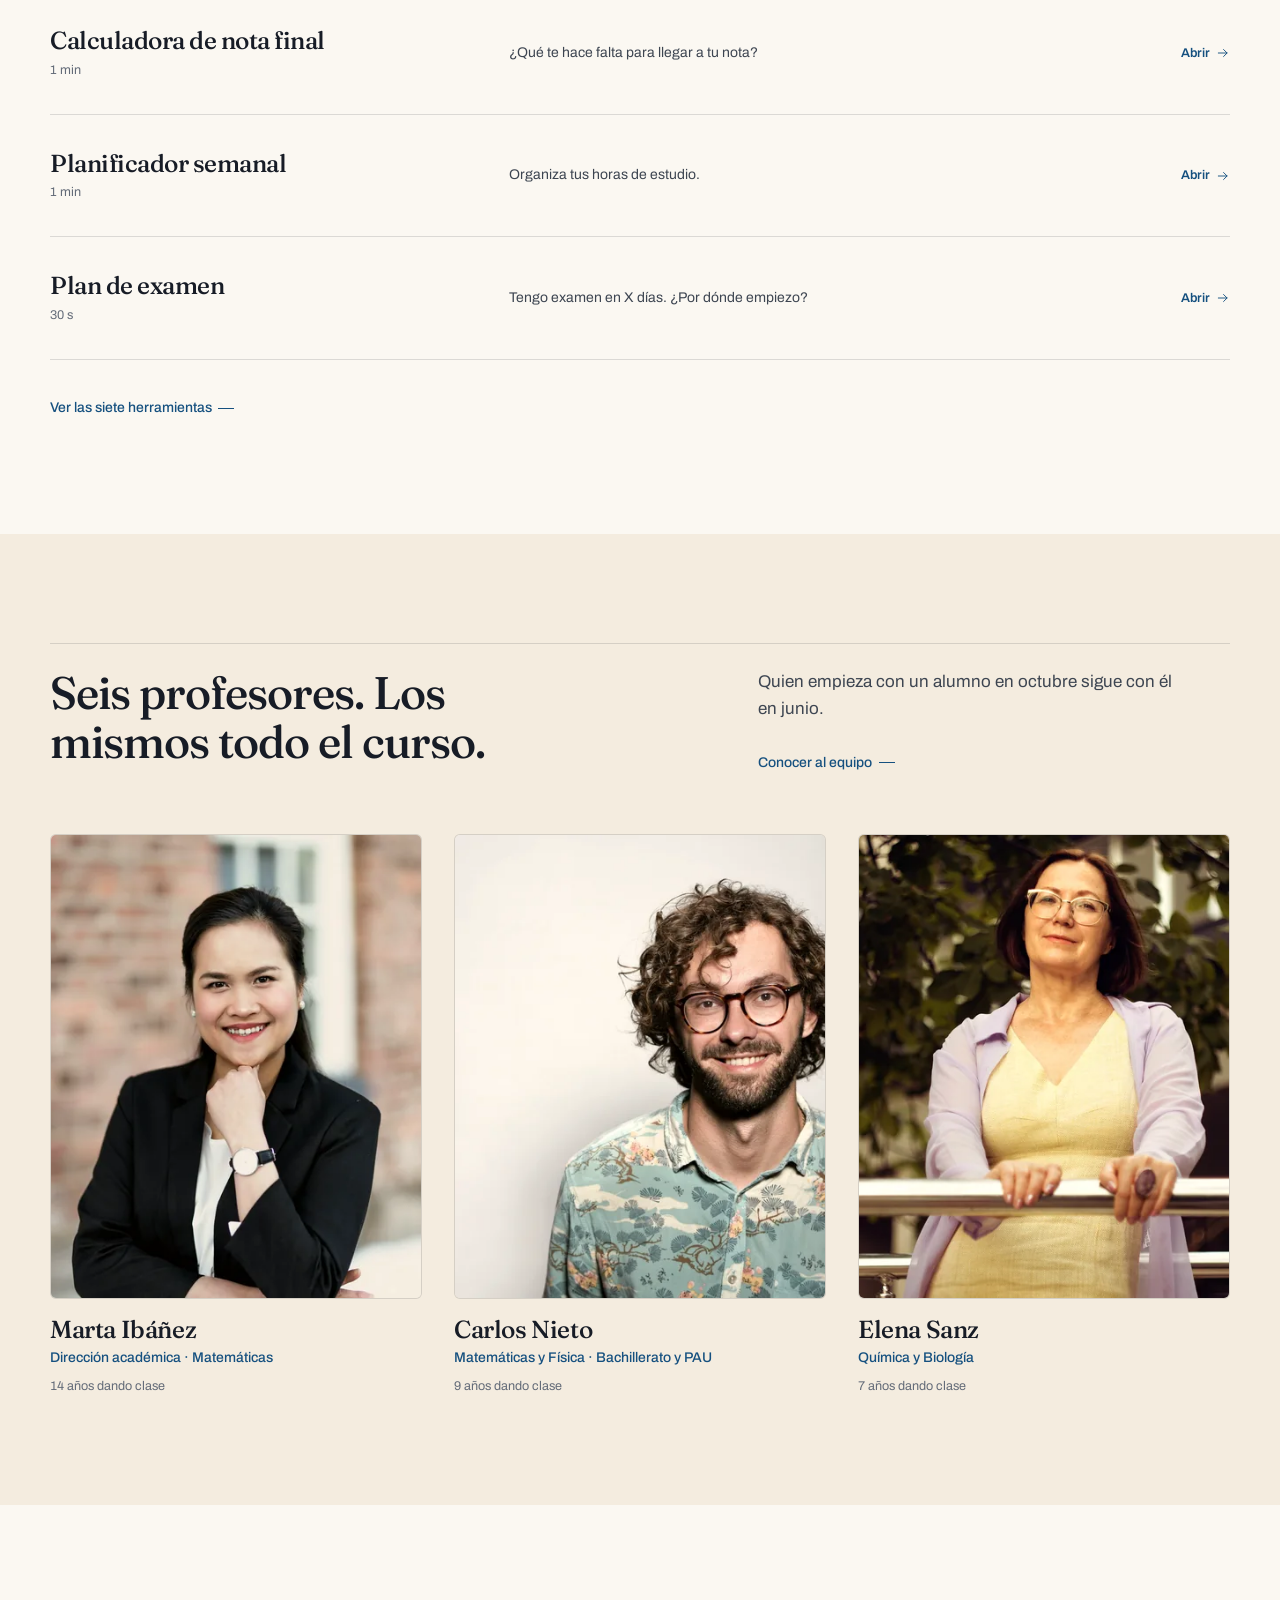
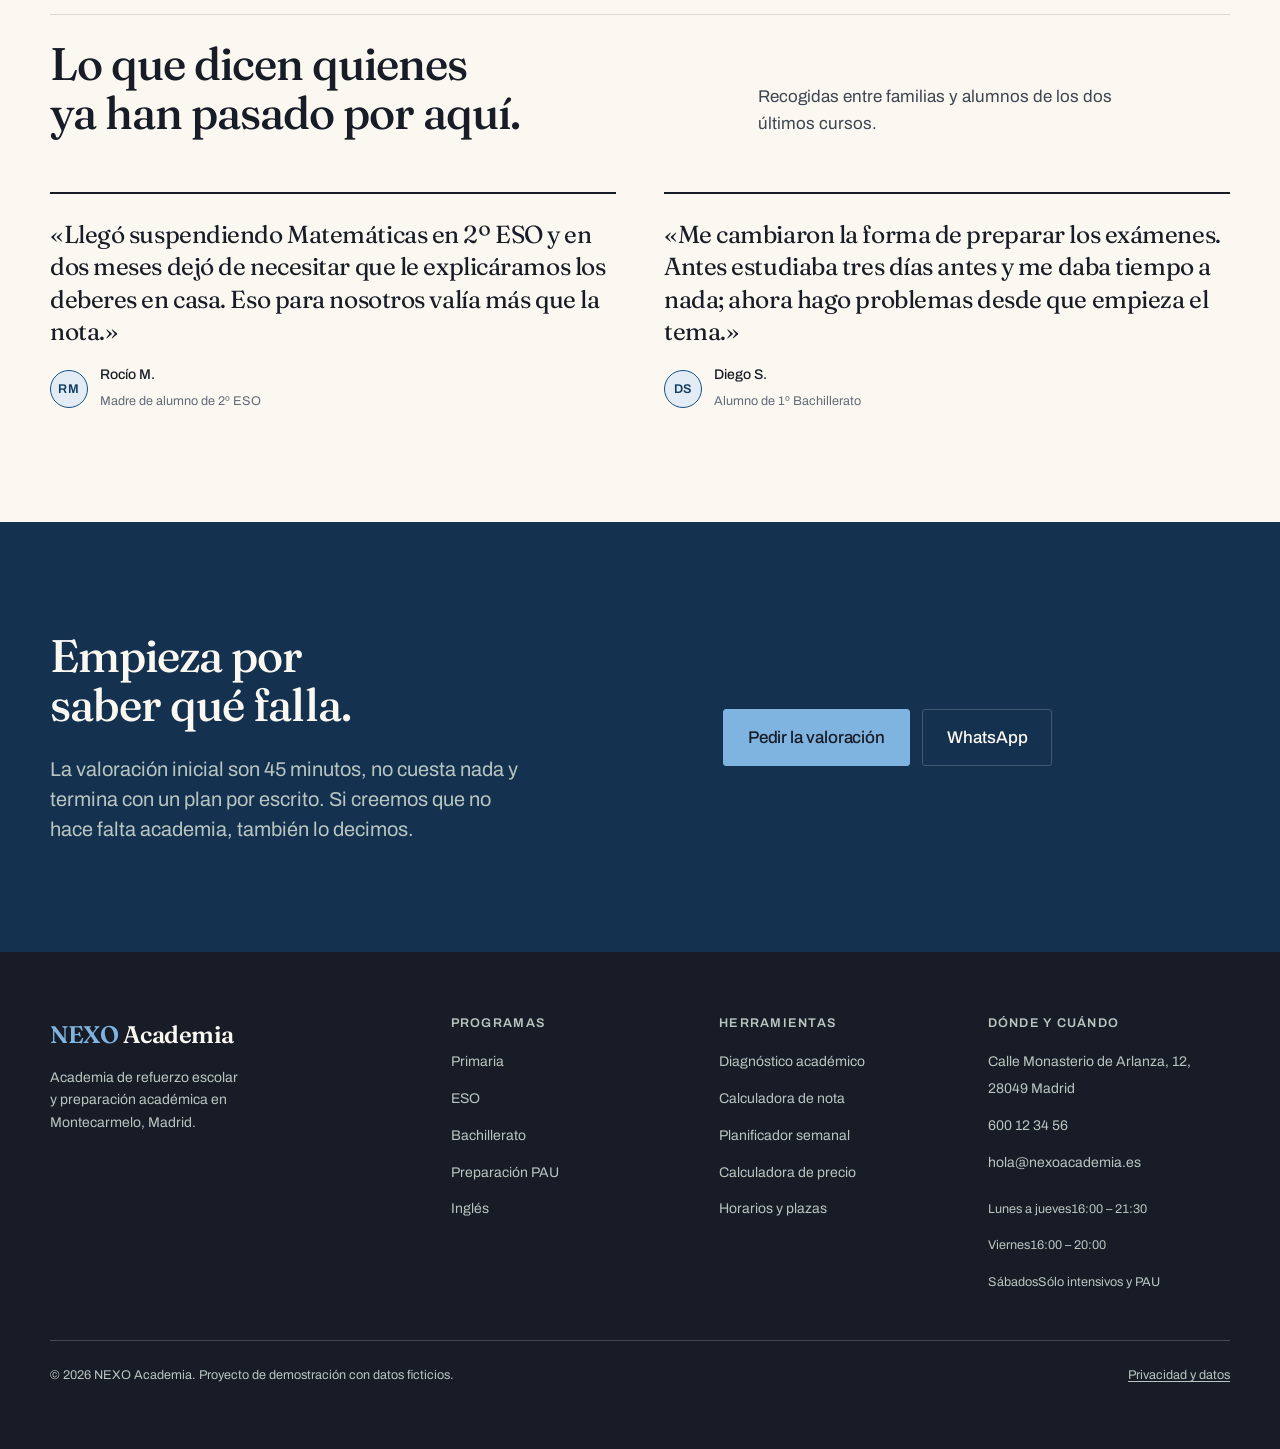
==== commit 2288b9c3: "Portada con vídeo a pantalla completa y EBAU pasa a PAU Portada: abre con un aula real en vídeo, cab" ====
--- a/index.html
+++ b/index.html
@@ -4,7 +4,7 @@
 <meta charset="utf-8">
 <meta name="viewport" content="width=device-width, initial-scale=1">
 <title>NEXO Academia | Refuerzo escolar en Montecarmelo, Madrid</title>
-<meta name="description" content="Academia de refuerzo de Primaria, ESO y Bachillerato en Montecarmelo (Madrid). Grupos de 6, seguimiento por escrito y preparación de EBAU. Valoración inicial gratuita.">
+<meta name="description" content="Academia de refuerzo de Primaria, ESO y Bachillerato en Montecarmelo (Madrid). Grupos de 6, seguimiento por escrito y preparación de PAU. Valoración inicial gratuita.">
 <link rel="canonical" href="https://nexoacademia.es/">
 <meta name="theme-color" content="#fbf8f2">
 
@@ -23,9 +23,7 @@
 <meta name="twitter:description" content="Refuerzo de Primaria, ESO y Bachillerato con grupos de 6 y seguimiento real.">
 <meta name="twitter:image" content="https://nexoacademia.es/assets/images/og-nexo.png">
 
-<link rel="preload" as="image" href="assets/images/aula.webp"
-      imagesrcset="assets/images/aula-900.webp 900w, assets/images/aula.webp 1600w"
-      imagesizes="(min-width: 64rem) 46rem, 92vw" fetchpriority="high">
+<link rel="preload" as="image" href="assets/images/hero-poster.webp" fetchpriority="high">
 <link rel="icon" href="assets/icons/favicon.svg" type="image/svg+xml">
 <link rel="apple-touch-icon" href="assets/icons/favicon.svg">
 
@@ -48,7 +46,7 @@
   "@id": "https://nexoacademia.es/#organizacion",
   "name": "NEXO Academia",
   "alternateName": "NEXO",
-  "description": "Academia de refuerzo escolar y preparación académica en Montecarmelo, Madrid. Primaria, ESO, Bachillerato, EBAU e inglés en grupos reducidos y clases individuales.",
+  "description": "Academia de refuerzo escolar y preparación académica en Montecarmelo, Madrid. Primaria, ESO, Bachillerato, PAU e inglés en grupos reducidos y clases individuales.",
   "url": "https://nexoacademia.es/",
   "telephone": "+34600123456",
   "email": "hola@nexoacademia.es",
@@ -89,7 +87,7 @@
       { "@type": "Offer", "itemOffered": { "@type": "Course", "name": "Refuerzo de Primaria", "description": "Comprensión lectora, cálculo y hábito de trabajo para 3º a 6º de Primaria.", "provider": { "@id": "https://nexoacademia.es/#organizacion" } } },
       { "@type": "Offer", "itemOffered": { "@type": "Course", "name": "Refuerzo de ESO", "description": "Matemáticas, Física y Química, Inglés y Lengua de 1º a 4º de ESO en grupos de 6.", "provider": { "@id": "https://nexoacademia.es/#organizacion" } } },
       { "@type": "Offer", "itemOffered": { "@type": "Course", "name": "Refuerzo de Bachillerato", "description": "Grupos de 4 por asignatura y modalidad, con exámenes reales de curso.", "provider": { "@id": "https://nexoacademia.es/#organizacion" } } },
-      { "@type": "Offer", "itemOffered": { "@type": "Course", "name": "Preparación EBAU", "description": "Modelos oficiales de la Comunidad de Madrid y simulacros corregidos con criterio de examinador.", "provider": { "@id": "https://nexoacademia.es/#organizacion" } } }
+      { "@type": "Offer", "itemOffered": { "@type": "Course", "name": "Preparación PAU", "description": "Modelos oficiales de la Comunidad de Madrid y simulacros corregidos con criterio de examinador.", "provider": { "@id": "https://nexoacademia.es/#organizacion" } } }
     ]
   }
 }
@@ -109,7 +107,7 @@
 <body>
 <a class="skip-link" href="#contenido">Saltar al contenido</a>
 
-<header class="site-header">
+<header class="site-header" data-over="true">
   <div class="wrap site-header__inner">
     <a class="brand" href="index.html">
       <span><span class="brand__mark">NEXO</span> Academia</span>
@@ -137,7 +135,7 @@
 <div class="mobile-nav" id="menu-movil" data-open="false">
   <div class="wrap">
     <nav aria-label="Menú móvil">
-      <a class="mobile-nav__link" href="cursos.html">Cursos <span>Primaria a EBAU</span></a>
+      <a class="mobile-nav__link" href="cursos.html">Cursos <span>Primaria a PAU</span></a>
       <a class="mobile-nav__link" href="metodologia.html">Metodología <span>Cómo trabajamos</span></a>
       <a class="mobile-nav__link" href="profesores.html">Profesores <span>6 personas</span></a>
       <a class="mobile-nav__link" href="herramientas.html">Herramientas <span>Gratuitas</span></a>
@@ -154,54 +152,42 @@
 <main id="contenido">
 
   <!-- ─────────────────────────  HERO  ───────────────────────── -->
-  <section class="hero">
-    <div class="wrap hero__grid">
-      <div>
-        <h1 class="hero__title">Que una asignatura no <span class="mark">decida</span> el curso.</h1>
-        <p class="lead hero__lead">Refuerzo de Primaria, ESO y Bachillerato en Montecarmelo. Grupos de seis y una valoración inicial gratuita que dice la verdad antes de cobrar nada.</p>
-
-        <div class="hero__actions">
-          <a class="btn btn--lg" href="diagnostico.html">Haz el diagnóstico</a>
-          <a class="btn btn--ghost btn--lg" href="contacto.html">Quiero información</a>
-        </div>
-
-        <p class="hero__proof">
-          <span class="stars" role="img" aria-label="Valoración media de 4,9 sobre 5">
-            <svg viewBox="0 0 24 24" fill="currentColor" aria-hidden="true"><path d="m12 3.5 2.6 5.4 5.9.8-4.3 4.1 1 5.9-5.2-2.8-5.2 2.8 1-5.9L3.5 9.7l5.9-.8L12 3.5Z"/></svg>
-            <svg viewBox="0 0 24 24" fill="currentColor" aria-hidden="true"><path d="m12 3.5 2.6 5.4 5.9.8-4.3 4.1 1 5.9-5.2-2.8-5.2 2.8 1-5.9L3.5 9.7l5.9-.8L12 3.5Z"/></svg>
-            <svg viewBox="0 0 24 24" fill="currentColor" aria-hidden="true"><path d="m12 3.5 2.6 5.4 5.9.8-4.3 4.1 1 5.9-5.2-2.8-5.2 2.8 1-5.9L3.5 9.7l5.9-.8L12 3.5Z"/></svg>
-            <svg viewBox="0 0 24 24" fill="currentColor" aria-hidden="true"><path d="m12 3.5 2.6 5.4 5.9.8-4.3 4.1 1 5.9-5.2-2.8-5.2 2.8 1-5.9L3.5 9.7l5.9-.8L12 3.5Z"/></svg>
-            <svg viewBox="0 0 24 24" fill="currentColor" aria-hidden="true"><path d="m12 3.5 2.6 5.4 5.9.8-4.3 4.1 1 5.9-5.2-2.8-5.2 2.8 1-5.9L3.5 9.7l5.9-.8L12 3.5Z"/></svg>
-          </span>
-          <b data-academy="stats.rating">4,9</b> de 5 en <span data-academy="stats.reviews">87</span> reseñas de familias y alumnos
-        </p>
-      </div>
-
-      <div class="hero__media">
-        <div class="shot shot--wide">
-          <img src="assets/images/aula.webp"
-               srcset="assets/images/aula-900.webp 900w, assets/images/aula.webp 1600w"
-               sizes="(min-width: 64rem) 46rem, 92vw"
-               width="1600" height="1000" fetchpriority="high" decoding="async"
-               alt="Profesor explicando a un grupo reducido de alumnos en clase">
-        </div>
-
-        <figure class="hero__badge">
-          <figcaption class="hero__badge-top">
-            <span class="micro">Seguimiento</span>
-            <span class="small tnum">3.º ESO · Matemáticas</span>
-          </figcaption>
-          <div class="trend" role="img" aria-label="Evolución de notas de septiembre a enero: 3,5 · 4,0 · 5,5 · 6,5 · 7,5">
-            <div class="trend__col"><span class="trend__value">3,5</span><span class="trend__track"><span class="trend__bar" style="--h:35;--d:0ms"></span></span><span class="trend__label">Sep</span></div>
-            <div class="trend__col"><span class="trend__value">4,0</span><span class="trend__track"><span class="trend__bar" style="--h:44;--d:70ms"></span></span><span class="trend__label">Oct</span></div>
-            <div class="trend__col"><span class="trend__value">5,5</span><span class="trend__track"><span class="trend__bar" style="--h:60;--d:140ms"></span></span><span class="trend__label">Nov</span></div>
-            <div class="trend__col"><span class="trend__value">6,5</span><span class="trend__track"><span class="trend__bar" style="--h:74;--d:210ms"></span></span><span class="trend__label">Dic</span></div>
-            <div class="trend__col"><span class="trend__value">7,5</span><span class="trend__track"><span class="trend__bar" style="--h:88;--d:280ms"></span></span><span class="trend__label">Ene</span></div>
-          </div>
-          <p>Informe para la familia cada cuatro semanas.</p>
-        </figure>
-      </div>
-    </div>
+  <section class="hero-cine">
+    <div class="hero-cine__media" aria-hidden="true"></div>
+    <video class="hero-cine__video" muted loop playsinline preload="none"
+           poster="assets/images/hero-poster.webp" aria-hidden="true" tabindex="-1"
+           data-hero-video
+           data-src="assets/video/hero.mp4"
+           data-src-small="assets/video/hero-960.mp4"></video>
+    <div class="hero-cine__scrim" aria-hidden="true"></div>
+
+    <div class="wrap hero-cine__inner">
+      <h1 class="hero-cine__title">Que una asignatura no <em>decida</em> el curso.</h1>
+
+      <p class="hero-cine__lead">Refuerzo de Primaria, ESO y Bachillerato en Montecarmelo. Grupos de seis y una valoración inicial gratuita que dice la verdad antes de cobrar nada.</p>
+
+      <div class="hero-cine__actions">
+        <a class="btn-cine btn-cine--solid" href="diagnostico.html">Haz el diagnóstico</a>
+        <a class="btn-cine btn-cine--glass glass" href="contacto.html">Quiero información</a>
+      </div>
+
+      <p class="hero-cine__proof">
+        <span class="stars" role="img" aria-label="Valoración media de 4,9 sobre 5">
+          <svg viewBox="0 0 24 24" fill="currentColor" aria-hidden="true"><path d="m12 3.5 2.6 5.4 5.9.8-4.3 4.1 1 5.9-5.2-2.8-5.2 2.8 1-5.9L3.5 9.7l5.9-.8L12 3.5Z"/></svg>
+          <svg viewBox="0 0 24 24" fill="currentColor" aria-hidden="true"><path d="m12 3.5 2.6 5.4 5.9.8-4.3 4.1 1 5.9-5.2-2.8-5.2 2.8 1-5.9L3.5 9.7l5.9-.8L12 3.5Z"/></svg>
+          <svg viewBox="0 0 24 24" fill="currentColor" aria-hidden="true"><path d="m12 3.5 2.6 5.4 5.9.8-4.3 4.1 1 5.9-5.2-2.8-5.2 2.8 1-5.9L3.5 9.7l5.9-.8L12 3.5Z"/></svg>
+          <svg viewBox="0 0 24 24" fill="currentColor" aria-hidden="true"><path d="m12 3.5 2.6 5.4 5.9.8-4.3 4.1 1 5.9-5.2-2.8-5.2 2.8 1-5.9L3.5 9.7l5.9-.8L12 3.5Z"/></svg>
+          <svg viewBox="0 0 24 24" fill="currentColor" aria-hidden="true"><path d="m12 3.5 2.6 5.4 5.9.8-4.3 4.1 1 5.9-5.2-2.8-5.2 2.8 1-5.9L3.5 9.7l5.9-.8L12 3.5Z"/></svg>
+        </span>
+        <b data-academy="stats.rating">4,9</b> de 5 en <span data-academy="stats.reviews">87</span> reseñas · <span data-academy="stats.students">+500</span> alumnos acompañados
+      </p>
+    </div>
+
+    <button class="hero-cine__toggle glass" type="button" data-hero-toggle hidden
+            aria-label="Pausar el vídeo de fondo">
+      <svg viewBox="0 0 24 24" fill="currentColor" aria-hidden="true" data-icon-pause><path d="M8 5h3v14H8zM13 5h3v14h-3z"/></svg>
+      <svg viewBox="0 0 24 24" fill="currentColor" aria-hidden="true" data-icon-play hidden><path d="M8 5.2v13.6L19 12z"/></svg>
+    </button>
   </section>
 
   <!-- ────────────────────────  CIFRAS  ─────────────────────── -->
@@ -247,7 +233,7 @@
   <section class="section">
     <div class="wrap">
       <div class="s-head">
-        <h2 class="s-head__title">De 3.º de Primaria a la EBAU.</h2>
+        <h2 class="s-head__title">De 3.º de Primaria a la PAU.</h2>
         <div class="s-head__aside">
           <p>Los grupos se forman por curso y asignatura. Nunca se mezclan dos niveles en la misma mesa para llenar una clase.</p>
         </div>
@@ -348,7 +334,7 @@
           <li><a href="cursos.html#programa-primaria">Primaria</a></li>
           <li><a href="cursos.html#programa-eso">ESO</a></li>
           <li><a href="cursos.html#programa-bachillerato">Bachillerato</a></li>
-          <li><a href="cursos.html#programa-ebau">Preparación EBAU</a></li>
+          <li><a href="cursos.html#programa-pau">Preparación PAU</a></li>
           <li><a href="cursos.html#programa-ingles">Inglés</a></li>
         </ul>
       </div>
--- a/css/main.css
+++ b/css/main.css
@@ -110,6 +110,8 @@
 }
 
 img, svg, video { display: block; max-width: 100%; height: auto; }
+/* El reset anterior pisa el display:none que el navegador da a [hidden]. */
+[hidden] { display: none !important; }
 input, button, textarea, select { font: inherit; color: inherit; }
 button { background: none; border: 0; }
 ul, ol { padding: 0; list-style: none; }
@@ -478,31 +480,7 @@
 }
 .footer-bottom a { color: var(--tx-2-on-ink); }
 
-/* ───────────────────────────────  HERO  ───────────────────────────── */
-.hero {
-  position: relative;
-  padding-block: clamp(2.5rem, 1rem + 7vw, 6rem) clamp(3rem, 1.5rem + 6vw, 5.5rem);
-  overflow: hidden;
-}
-
-/* Pauta de cuaderno: casi imperceptible, sólo da materia al papel */
-.hero::before {
-  content: '';
-  position: absolute;
-  inset: 0;
-  background-image: repeating-linear-gradient(
-    to bottom,
-    transparent 0 39px,
-    var(--rule) 39px 40px
-  );
-  opacity: .3;
-  mask-image: linear-gradient(to bottom, #000 0%, #000 26%, transparent 58%);
-  -webkit-mask-image: linear-gradient(to bottom, #000 0%, #000 26%, transparent 58%);
-  pointer-events: none;
-}
-
-.hero > * { position: relative; }
-
+/* ─────────────  REJILLA HEREDADA DEL HERO (metodología)  ────────────── */
 .hero__grid { display: grid; gap: clamp(2rem, 1rem + 4vw, 3.5rem); }
 
 @media (min-width: 64rem) {
@@ -513,57 +491,10 @@
   }
 }
 
-.hero__title {
-  font-size: var(--step-6);
-  line-height: .97;
-  letter-spacing: -.035em;
-  max-width: 13ch;
-}
-.hero__title em {
-  font-style: italic;
-  color: var(--blue);
-}
-
-.hero__lead { margin-top: var(--s-5); max-width: 40ch; }
-
-.hero__actions {
-  display: flex;
-  flex-wrap: wrap;
-  gap: var(--s-3);
-  margin-top: var(--s-6);
-}
-
-.hero__proof {
-  margin-top: var(--s-6);
-  padding-top: var(--s-5);
-  border-top: 1px solid var(--rule);
-  font-size: var(--step--1);
-  color: var(--tx-2);
-  max-width: 40ch;
-}
-.hero__proof .stars { margin-right: .5rem; transform: translateY(2px); }
-.hero__proof b {
-  font-family: var(--font-display);
-  font-size: var(--step-1);
-  font-weight: 600;
-  color: var(--tx);
-  font-variant-numeric: tabular-nums;
-}
-
 .stars { display: inline-flex; gap: 2px; color: var(--amber); vertical-align: middle; }
 .stars svg { width: 16px; height: 16px; }
 
-.proof-item { font-size: var(--step--1); color: var(--tx-2); }
-.proof-item b {
-  font-family: var(--font-display);
-  font-size: var(--step-1);
-  font-weight: 600;
-  color: var(--tx);
-  font-variant-numeric: tabular-nums;
-  margin-right: .25em;
-}
-
-/* ───────────────────────  FICHA DE PORTADA (hero art)  ───────────── */
+/* Ficha de seguimiento: sigue viva en la página de metodología. */
 .hero__card {
   background: var(--paper);
   border: 1px solid var(--rule-strong);
@@ -895,3 +826,167 @@
 .mt-6 { margin-top: var(--s-6); }
 .mt-7 { margin-top: var(--s-7); }
 .no-measure { max-width: none; }
+
+/* ═══════════════════════════════════════════════════════════════════════
+   PORTADA CINEMATOGRÁFICA
+   Vídeo de un aula real a pantalla completa. El degradado no es adorno:
+   garantiza el contraste del texto y funde el vídeo con el papel de la
+   sección siguiente.
+   ═══════════════════════════════════════════════════════════════════════ */
+.hero-cine {
+  position: relative;
+  isolation: isolate;
+  display: grid;
+  align-content: center;
+  min-height: 92svh;
+  /* Se mete bajo la cabecera para que el vídeo llegue al borde superior. */
+  margin-top: calc(var(--header-h) * -1);
+  padding-top: calc(var(--header-h) + clamp(3rem, 2rem + 5vw, 6rem));
+  padding-bottom: clamp(4rem, 3rem + 6vw, 8rem);
+  background: var(--navy-2) center / cover no-repeat;
+  overflow: hidden;
+}
+
+@supports not (min-height: 92svh) {
+  .hero-cine { min-height: 92vh; }
+}
+
+.hero-cine__media,
+.hero-cine__video {
+  position: absolute;
+  inset: 0;
+  width: 100%;
+  height: 100%;
+  z-index: -2;
+}
+.hero-cine__media {
+  background: var(--navy-2) center / cover no-repeat;
+  background-image: image-set(url('../assets/images/hero-poster.webp') 1x);
+}
+.hero-cine__video { object-fit: cover; opacity: 0; transition: opacity 900ms var(--ease-out); }
+.hero-cine__video[data-playing='true'] { opacity: 1; }
+
+.hero-cine__scrim {
+  position: absolute;
+  inset: 0;
+  z-index: -1;
+  pointer-events: none;
+  background:
+    linear-gradient(to bottom,
+      rgba(11, 27, 45, .84) 0%,
+      rgba(11, 27, 45, .58) 24%,
+      rgba(11, 27, 45, .58) 72%,
+      rgba(11, 27, 45, .9) 90%,
+      var(--paper) 100%);
+}
+
+.hero-cine__inner {
+  display: grid;
+  text-align: center;
+  gap: var(--s-5);
+}
+/* Cada bloque ocupa el ancho disponible y su max-width sólo lo limita:
+   con justify-items:center el ancho era el max-width y se salía en móvil. */
+.hero-cine__inner > * { margin-inline: auto; }
+
+.hero-cine__title {
+  font-size: clamp(2.6rem, 1.4rem + 5.4vw, 5.6rem);
+  line-height: .98;
+  letter-spacing: -.035em;
+  color: var(--paper);
+  max-width: 17ch;
+  margin: 0;
+}
+.hero-cine__title em {
+  font-style: italic;
+  color: var(--amber-lift);
+}
+
+.hero-cine__lead {
+  font-size: var(--step-1);
+  line-height: 1.5;
+  color: rgba(251, 248, 242, .82);
+  max-width: 48ch;
+}
+
+.hero-cine__actions {
+  display: flex;
+  flex-wrap: wrap;
+  justify-content: center;
+  gap: var(--s-3);
+  margin-top: var(--s-2);
+}
+
+.hero-cine__proof {
+  display: flex;
+  flex-wrap: wrap;
+  align-items: center;
+  justify-content: center;
+  gap: .3rem .6rem;
+  font-size: var(--step--1);
+  color: rgba(251, 248, 242, .78);
+  margin-top: var(--s-4);
+}
+.hero-cine__proof b { color: var(--paper); font-weight: 600; font-variant-numeric: tabular-nums; }
+.hero-cine__proof .stars { color: var(--amber-lift); }
+
+/* Control de pausa: un vídeo que se mueve solo necesita poder pararse. */
+.hero-cine .hero-cine__toggle {
+  position: absolute;
+  right: clamp(1rem, 4vw, 2.5rem);
+  bottom: clamp(1rem, 4vw, 2.5rem);
+  z-index: 2;
+  width: 44px;
+  height: 44px;
+  display: grid;
+  place-items: center;
+  border-radius: var(--r-pill);
+  color: var(--paper);
+  cursor: pointer;
+}
+.hero-cine__toggle svg { width: 16px; height: 16px; }
+.hero-cine__toggle[hidden] { display: none; }
+
+/* ─────────────────────  ENTRADA ESCALONADA  ─────────────────────────── */
+@keyframes fade-rise {
+  from { opacity: 0; transform: translateY(24px); }
+  to   { opacity: 1; transform: none; }
+}
+
+.hero-cine__inner > * { animation: fade-rise 800ms var(--ease-out) both; }
+.hero-cine__inner > :nth-child(2) { animation-delay: 120ms; }
+.hero-cine__inner > :nth-child(3) { animation-delay: 240ms; }
+.hero-cine__inner > :nth-child(4) { animation-delay: 360ms; }
+
+/* ────────────────  CABECERA SOBRE EL VÍDEO  ─────────────────────────── */
+.site-header[data-over='true'] {
+  background: transparent;
+  backdrop-filter: none;
+  -webkit-backdrop-filter: none;
+  border-bottom-color: transparent;
+  --tx:   #fbf8f2;
+  --tx-2: rgba(251, 248, 242, .78);
+  --tx-3: rgba(251, 248, 242, .62);
+  color: var(--paper);
+}
+.site-header[data-over='true'] .brand__mark { color: var(--amber-lift); }
+.site-header[data-over='true'] .nav__link::after { background: var(--amber-lift); }
+.site-header[data-over='true'] .btn--sm {
+  --btn-bg: rgba(251, 248, 242, .1);
+  --btn-fg: #fbf8f2;
+  --btn-bd: rgba(251, 248, 242, .34);
+  backdrop-filter: blur(8px);
+  -webkit-backdrop-filter: blur(8px);
+  border-radius: var(--r-pill);
+}
+@media (hover: hover) and (pointer: fine) {
+  .site-header[data-over='true'] .btn--sm:hover {
+    --btn-bg: var(--amber); --btn-fg: #241505; --btn-bd: var(--amber);
+  }
+}
+.site-header[data-over='true'] :focus-visible { outline-color: var(--paper); }
+
+@media (prefers-reduced-motion: reduce) {
+  .hero-cine__inner > * { animation: none; }
+  .hero-cine__video { transition: none; }
+}
--- a/css/components.css
+++ b/css/components.css
@@ -984,44 +984,6 @@
 }
 .media__text { display: grid; gap: var(--s-4); align-content: center; }
 
-/* ─────────────────────────────  HERO CON FOTO  ────────────────────────── */
-.hero__media { position: relative; }
-
-.hero__badge {
-  position: absolute;
-  left: clamp(-.5rem, -1vw, 0rem);
-  bottom: clamp(-1.25rem, -2vw, -.75rem);
-  width: min(70%, 17.5rem);
-  background: var(--paper);
-  border: 1px solid var(--rule-strong);
-  border-radius: var(--r-2);
-  box-shadow: var(--shadow-lift);
-  padding: var(--s-4);
-  display: grid;
-  gap: .55rem;
-}
-.hero__badge-top {
-  display: flex;
-  align-items: baseline;
-  justify-content: space-between;
-  gap: var(--s-3);
-  padding-bottom: .45rem;
-  border-bottom: 1px solid var(--rule);
-}
-.hero__badge .trend { height: 118px; gap: var(--s-2); }
-.hero__badge .trend__value { font-size: var(--step--2); }
-.hero__badge .trend__label { font-size: .68rem; }
-.hero__badge p { font-size: var(--step--2); color: var(--tx-2); }
-
-@media (max-width: 36rem) {
-  .hero__badge {
-    position: static;
-    width: 100%;
-    margin-top: var(--s-4);
-    box-shadow: none;
-  }
-}
-
 /* ────────────────────  PLANIFICADOR A TODO EL ANCHO  ─────────────────── */
 /* Los controles caben en una banda; la semana necesita la página entera. */
 .tool__body--planner { display: block; }
@@ -1165,3 +1127,75 @@
   .pcard--lead .shot { aspect-ratio: 16 / 9; }
   .pcard--lead .pcard__name { font-size: var(--step-3); }
 }
+
+/* ═══════════════════════════════════════════════════════════════════════
+   CRISTAL LÍQUIDO
+   Superficie translúcida con un borde de luz que se desvanece por el
+   centro. Sólo se usa sobre el vídeo de portada, donde hay algo detrás
+   que difuminar: sobre papel liso sería decoración vacía.
+   ═══════════════════════════════════════════════════════════════════════ */
+.glass {
+  position: relative;
+  overflow: hidden;
+  background: rgba(251, 248, 242, .07);
+  backdrop-filter: blur(10px) saturate(140%);
+  -webkit-backdrop-filter: blur(10px) saturate(140%);
+  border: none;
+  box-shadow: inset 0 1px 1px rgba(251, 248, 242, .16);
+}
+
+.glass::before {
+  content: '';
+  position: absolute;
+  inset: 0;
+  border-radius: inherit;
+  padding: 1.4px;
+  background: linear-gradient(180deg,
+    rgba(251, 248, 242, .5) 0%,
+    rgba(251, 248, 242, .16) 22%,
+    rgba(251, 248, 242, 0) 42%,
+    rgba(251, 248, 242, 0) 58%,
+    rgba(251, 248, 242, .16) 78%,
+    rgba(251, 248, 242, .5) 100%);
+  -webkit-mask: linear-gradient(#fff 0 0) content-box, linear-gradient(#fff 0 0);
+          mask: linear-gradient(#fff 0 0) content-box, linear-gradient(#fff 0 0);
+  -webkit-mask-composite: xor;
+          mask-composite: exclude;
+  pointer-events: none;
+}
+
+/* Botón sobre el vídeo: el principal va en ámbar sólido, porque una
+   llamada a la acción translúcida sobre imagen en movimiento se pierde. */
+.btn-cine {
+  display: inline-flex;
+  align-items: center;
+  justify-content: center;
+  gap: .5rem;
+  min-height: 54px;
+  padding: .9rem 2rem;
+  border-radius: var(--r-pill);
+  font-size: var(--step-0);
+  font-weight: 500;
+  text-decoration: none;
+  cursor: pointer;
+  color: var(--paper);
+  transition: transform var(--t-mid) var(--ease-out),
+              background-color var(--t-fast) ease,
+              box-shadow var(--t-fast) ease;
+}
+.btn-cine:active { transform: scale(.975); }
+
+.btn-cine--solid {
+  background: var(--amber);
+  color: #241505;
+  font-weight: 600;
+  box-shadow: 0 10px 30px -12px rgba(224, 145, 43, .7);
+}
+
+@media (hover: hover) and (pointer: fine) {
+  .btn-cine:hover { transform: translateY(-2px); }
+  .btn-cine--solid:hover { background: #edaa55; }
+  .btn-cine--glass:hover { background: rgba(251, 248, 242, .14); }
+}
+
+.btn-cine:focus-visible { outline: 2px solid var(--paper); outline-offset: 3px; }
--- a/css/responsive.css
+++ b/css/responsive.css
@@ -20,9 +20,6 @@
     --s-10: 5.5rem;
   }
 
-  .hero__title { font-size: clamp(2.35rem, 2rem + 4vw, 2.9rem); max-width: 11ch; }
-  .hero__proof { gap: .5rem var(--s-4); }
-
   .brand { font-size: 1.15rem; }
   .brand__sub { display: none; }
 
@@ -43,12 +40,12 @@
 
 /* ─────────  Hasta 480 px · las llamadas a la acción, a ancho completo  ───── */
 @media (max-width: 30rem) {
-  .hero__actions,
   .closer__actions,
   .result__actions { display: grid; grid-template-columns: 1fr; }
-  .hero__actions .btn,
   .closer__actions .btn,
   .result__actions .btn { width: 100%; }
+  .hero-cine__actions { display: grid; grid-template-columns: 1fr; width: 100%; }
+  .hero-cine__actions .btn-cine { width: 100%; }
 }
 
 /* ──────────────  375 – 429 px · móvil estándar  ──────────────────── */
@@ -64,7 +61,6 @@
 
 /* ─────────────────  640 px · dos columnas ligeras  ───────────────── */
 @media (min-width: 40rem) {
-  .hero__proof { gap: var(--s-3) var(--s-6); }
   .step-panel__title { font-size: var(--step-3); }
   .tool__body { padding: var(--s-6); }
   .tool__head, .tool__foot { padding-inline: var(--s-6); }
@@ -88,8 +84,6 @@
 /* ───────────────  1024 px · tablet apaisada y portátil  ──────────── */
 @media (min-width: 64rem) {
   :root { --header-h: 68px; }
-
-  .hero { padding-block: clamp(3rem, 1rem + 5vw, 5.5rem) clamp(3.5rem, 1.5rem + 5vw, 6rem); }
 
   /* La ficha del alumno acompaña al scroll sólo cuando hay sitio real */
   .tools-layout {
@@ -116,7 +110,6 @@
     --wrap:      min(100% - 5rem, 1240px);
     --wrap-wide: min(100% - 5rem, 1480px);
   }
-  .hero__title { max-width: 12ch; }
   .s-head { padding-top: var(--s-6); }
 }
 
@@ -138,13 +131,12 @@
     --wrap-wide: min(100% - 10rem, 1680px);
     --step-0:    1.125rem;
   }
-  .hero__title { font-size: 5.6rem; }
+  .hero-cine__title { font-size: 6rem; }
 }
 
 /* ───────────────  Pantallas bajas: menos aire vertical  ─────────── */
 @media (max-height: 34rem) and (orientation: landscape) {
-  .hero { padding-block: var(--s-6); }
-  .hero::before { display: none; }
+  .hero-cine { min-height: 34rem; padding-block: calc(var(--header-h) + var(--s-6)) var(--s-7); }
   .mobile-nav { padding-block: var(--s-4); }
   .mobile-nav__link { padding: .7rem 0; font-size: var(--step-1); }
 }
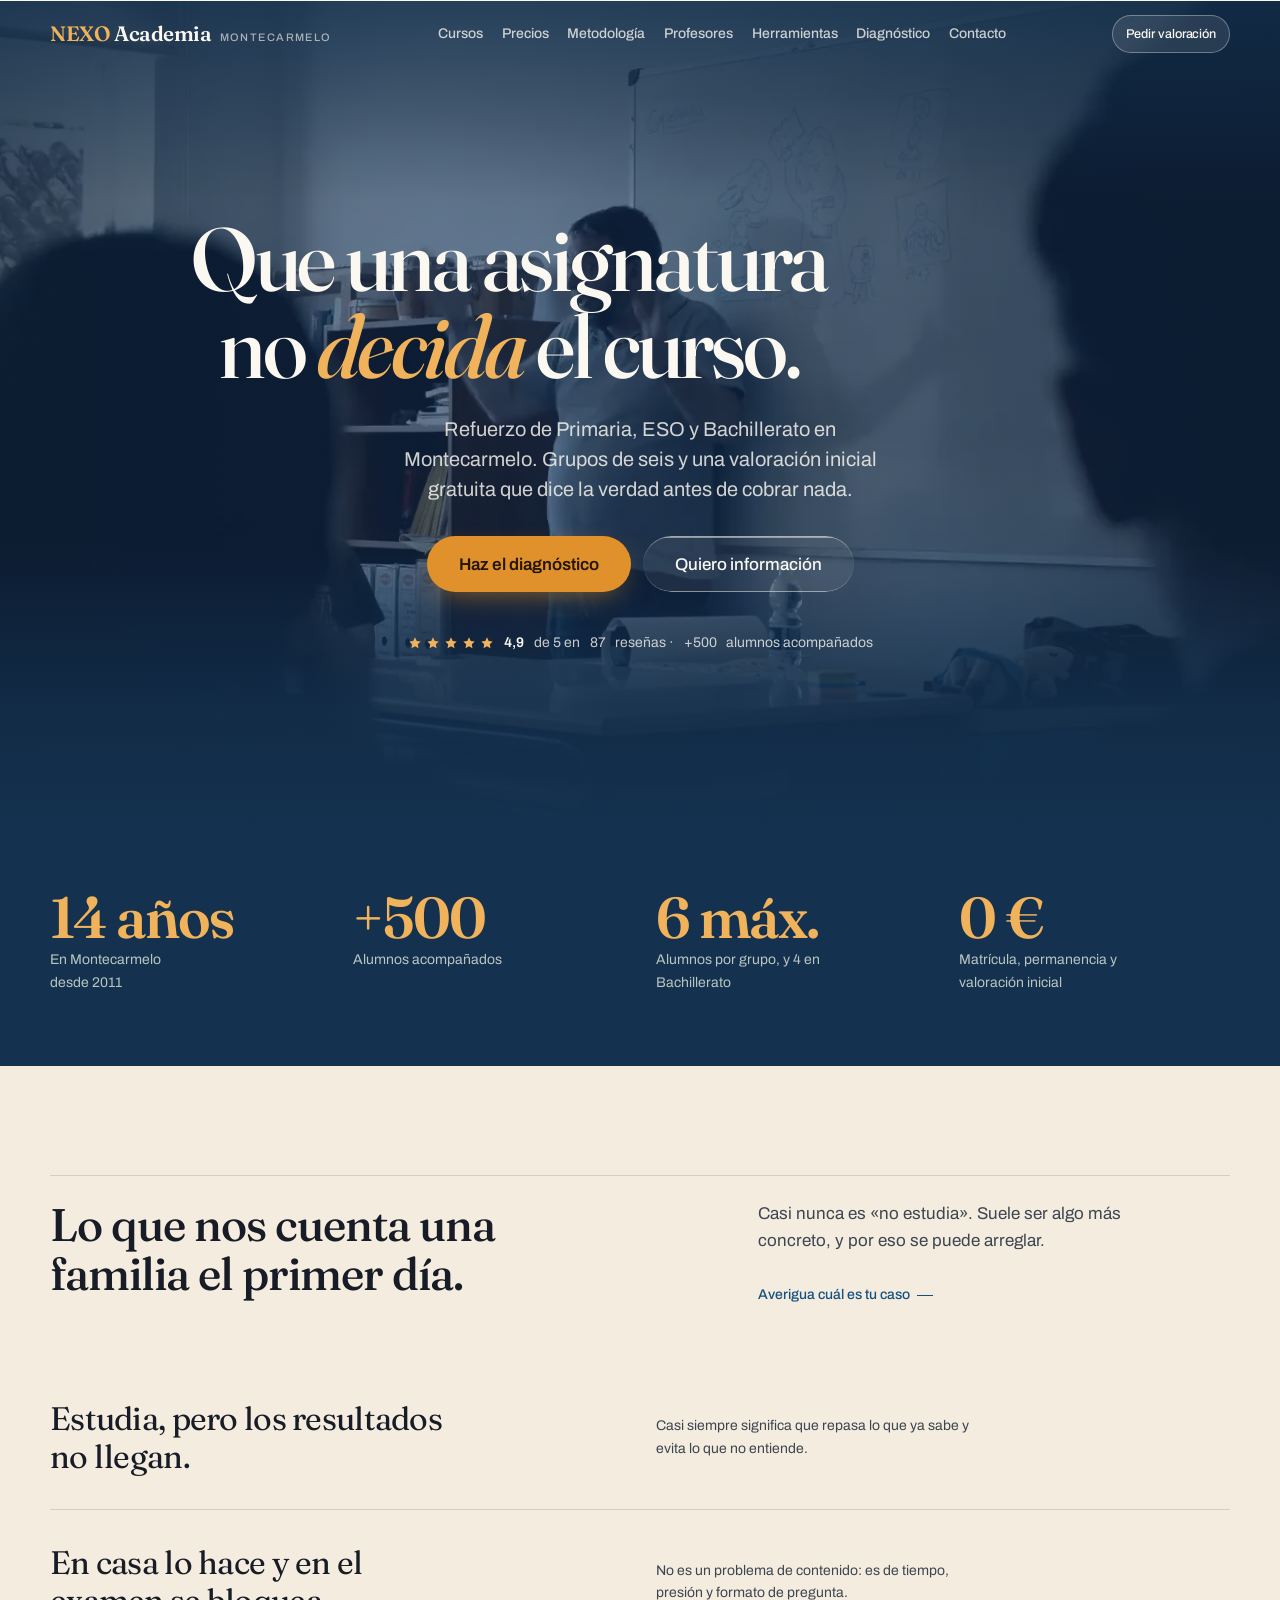
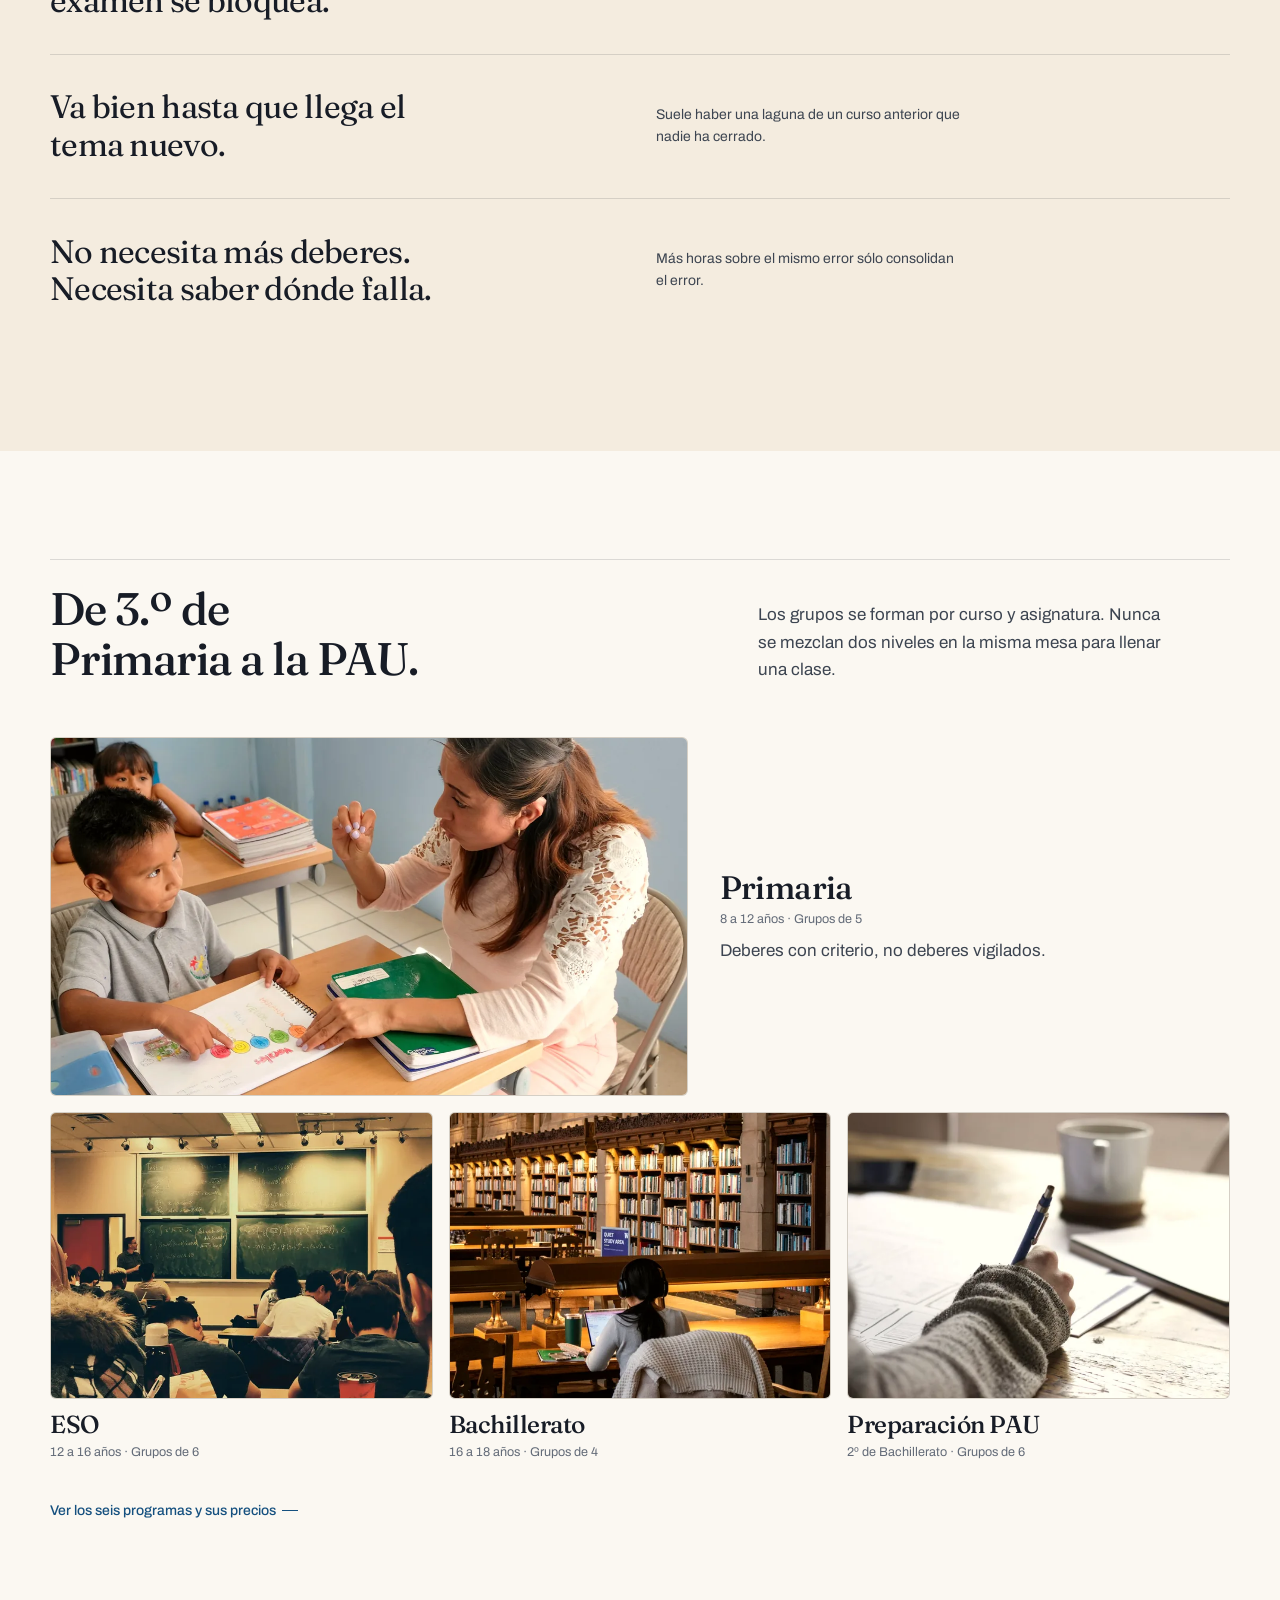
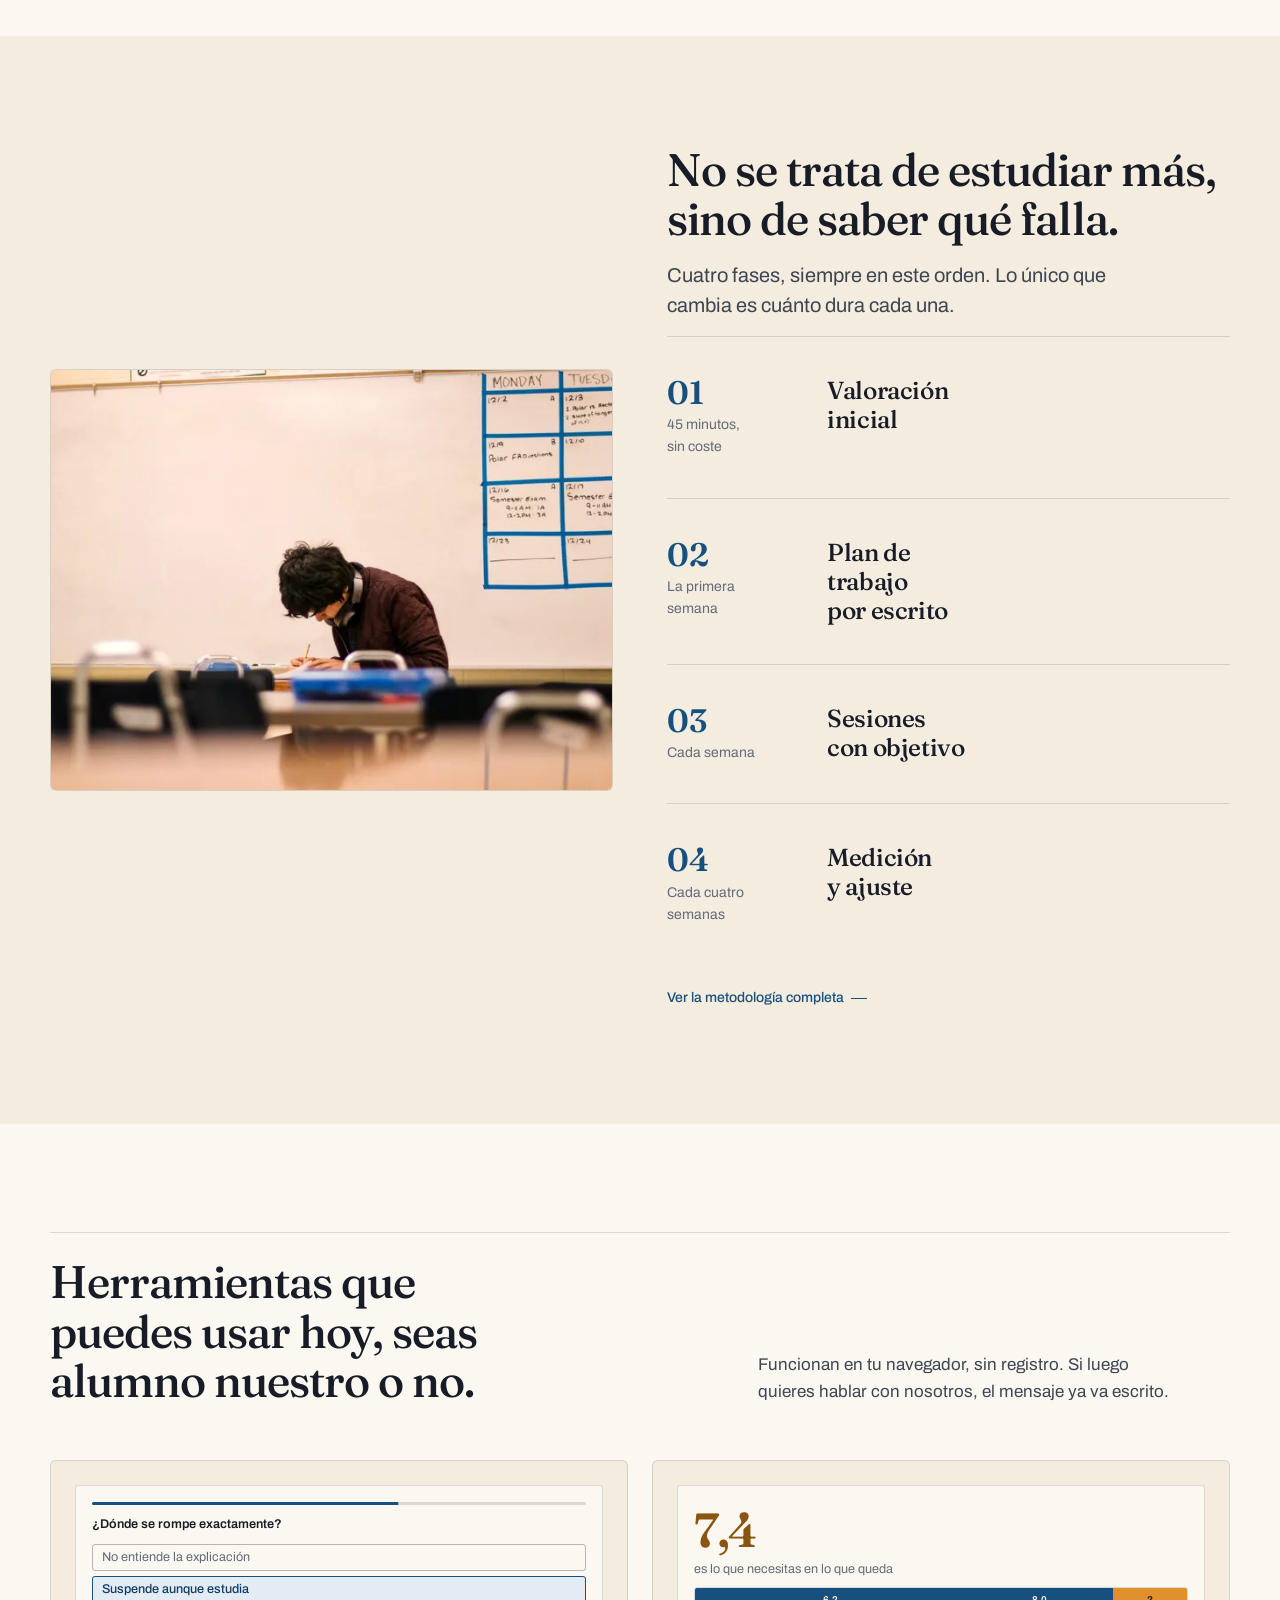
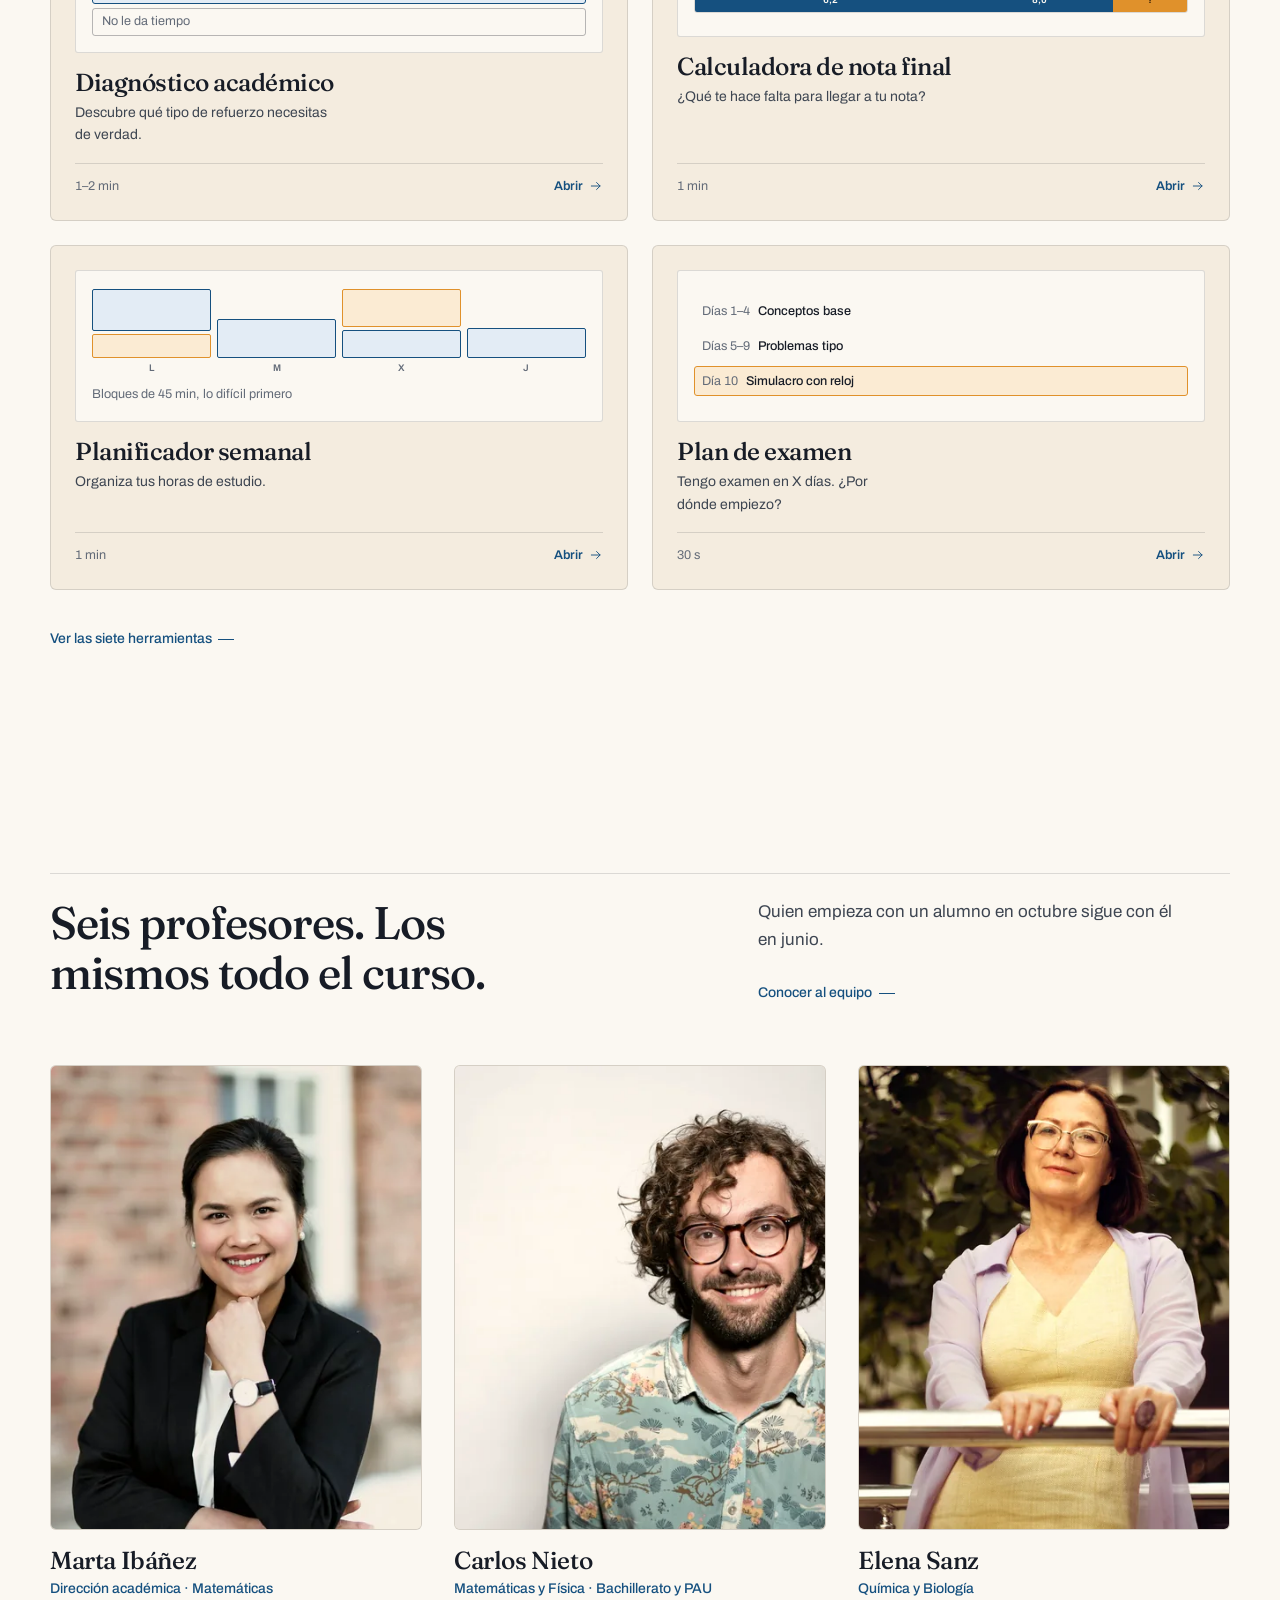
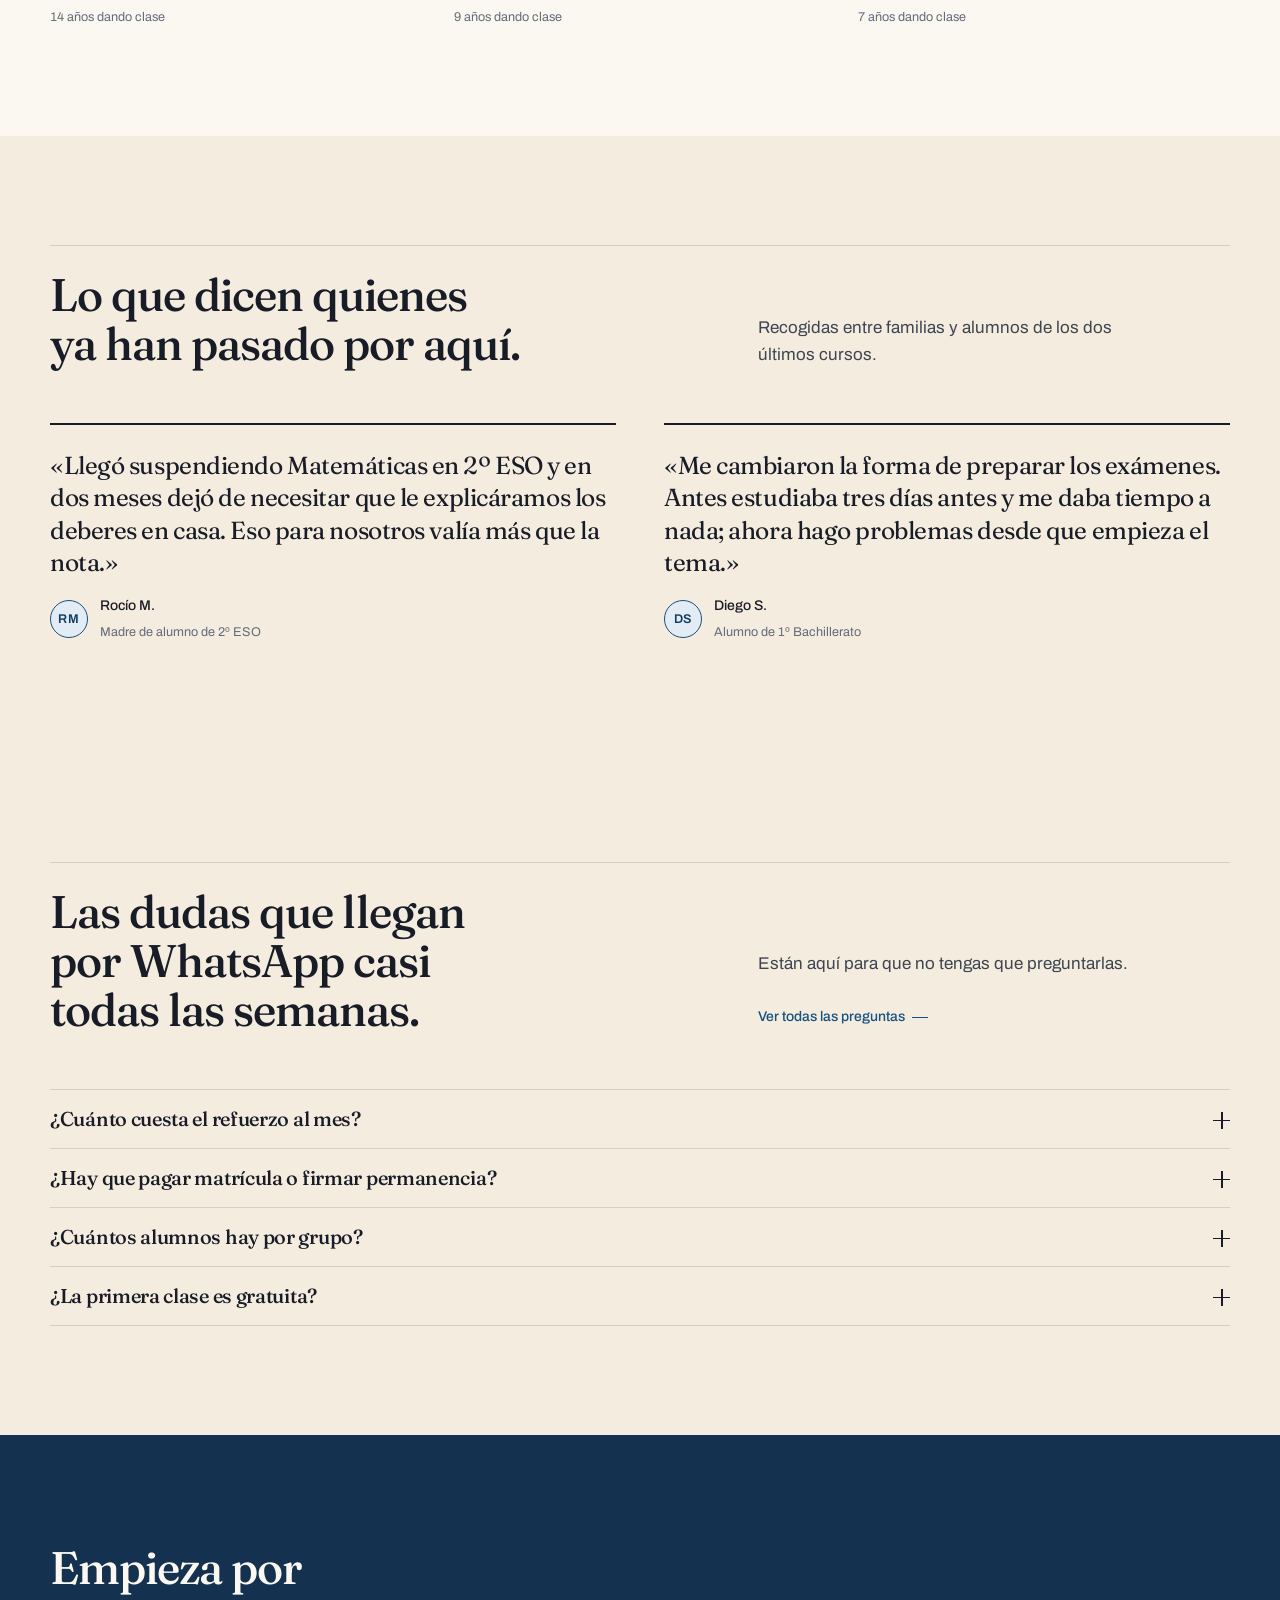
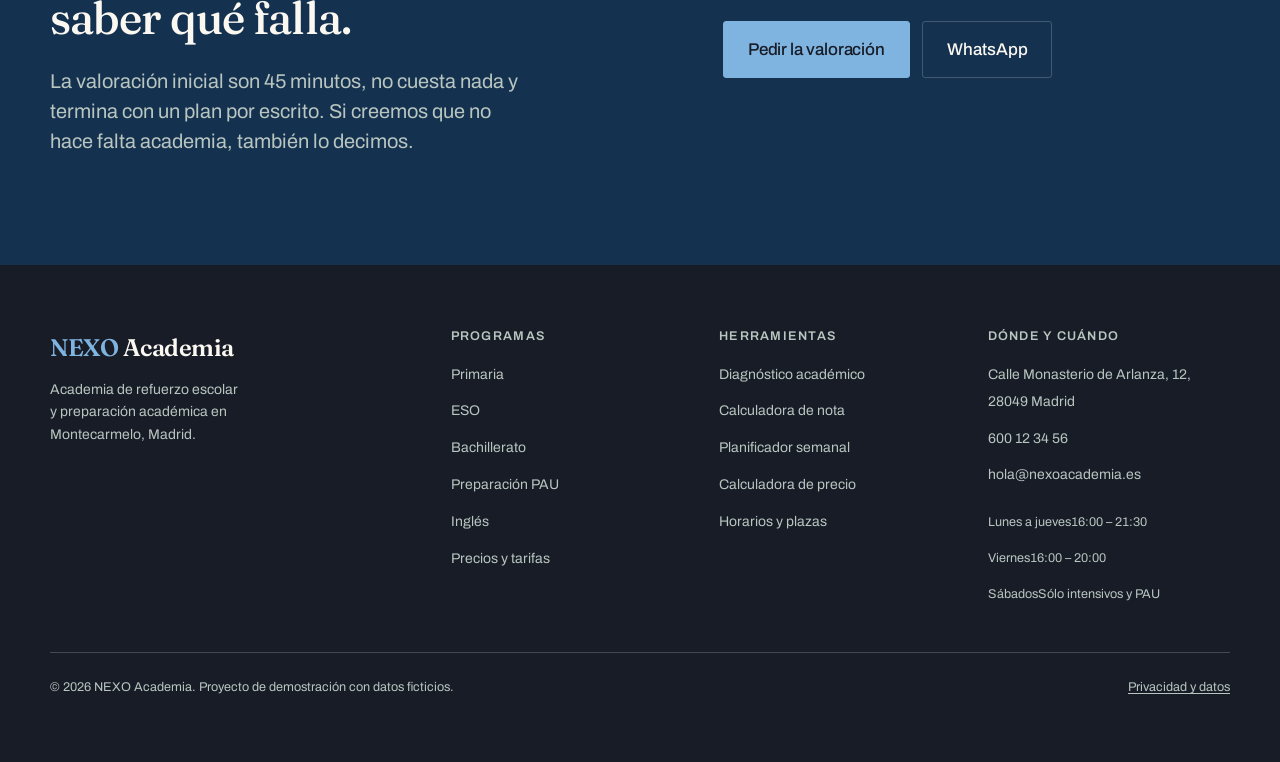
==== commit 5e8e9392: "Página de precios, portada más atractiva y degradado del hero Hero: el degradado ya no pasa por un v" ====
--- a/index.html
+++ b/index.html
@@ -116,6 +116,7 @@
 
     <nav class="nav" aria-label="Principal">
       <a class="nav__link" href="cursos.html">Cursos</a>
+      <a class="nav__link" href="precios.html">Precios</a>
       <a class="nav__link" href="metodologia.html">Metodología</a>
       <a class="nav__link" href="profesores.html">Profesores</a>
       <a class="nav__link" href="herramientas.html">Herramientas</a>
@@ -136,6 +137,7 @@
   <div class="wrap">
     <nav aria-label="Menú móvil">
       <a class="mobile-nav__link" href="cursos.html">Cursos <span>Primaria a PAU</span></a>
+      <a class="mobile-nav__link" href="precios.html">Precios <span>Tarifas públicas</span></a>
       <a class="mobile-nav__link" href="metodologia.html">Metodología <span>Cómo trabajamos</span></a>
       <a class="mobile-nav__link" href="profesores.html">Profesores <span>6 personas</span></a>
       <a class="mobile-nav__link" href="herramientas.html">Herramientas <span>Gratuitas</span></a>
@@ -191,7 +193,7 @@
   </section>
 
   <!-- ────────────────────────  CIFRAS  ─────────────────────── -->
-  <section class="section-tight section--paper2">
+  <section class="section-tight section--ink on-ink">
     <div class="wrap">
       <h2 class="visually-hidden">La academia en cifras</h2>
       <div class="stats">
@@ -216,7 +218,7 @@
   </section>
 
   <!-- ────────────────────────  SÍNTOMAS  ─────────────────────── -->
-  <section class="section section--ink on-ink">
+  <section class="section section--paper2">
     <div class="wrap">
       <div class="s-head">
         <h2 class="s-head__title">Lo que nos cuenta una familia el primer día.</h2>
@@ -263,21 +265,21 @@
   </section>
 
   <!-- ──────────────────────  HERRAMIENTAS  ───────────────────── -->
+  <section class="section" id="herramientas">
+    <div class="wrap">
+      <div class="s-head">
+        <h2 class="s-head__title">Herramientas que puedes usar hoy, seas alumno nuestro o no.</h2>
+        <div class="s-head__aside">
+          <p>Funcionan en tu navegador, sin registro. Si luego quieres hablar con nosotros, el mensaje ya va escrito.</p>
+        </div>
+      </div>
+      <div class="tcards" data-render="tool-cards" data-limit="4"></div>
+      <p class="mt-6"><a class="link-arrow" href="herramientas.html">Ver las siete herramientas</a></p>
+    </div>
+  </section>
+
+  <!-- ──────────────────────  PROFESORADO  ────────────────────── -->
   <section class="section">
-    <div class="wrap">
-      <div class="s-head">
-        <h2 class="s-head__title">Herramientas que puedes usar hoy, seas alumno nuestro o no.</h2>
-        <div class="s-head__aside">
-          <p>Funcionan en tu navegador, sin registro. Si luego quieres hablar con nosotros, el mensaje ya va escrito.</p>
-        </div>
-      </div>
-      <div class="tool-index" data-render="tool-index" data-limit="4" data-brief="true"></div>
-      <p class="mt-6"><a class="link-arrow" href="herramientas.html">Ver las siete herramientas</a></p>
-    </div>
-  </section>
-
-  <!-- ──────────────────────  PROFESORADO  ────────────────────── -->
-  <section class="section section--paper2">
     <div class="wrap">
       <div class="s-head">
         <h2 class="s-head__title">Seis profesores. Los mismos todo el curso.</h2>
@@ -291,7 +293,7 @@
   </section>
 
   <!-- ───────────────────────  OPINIONES  ─────────────────────── -->
-  <section class="section">
+  <section class="section section--paper2">
     <div class="wrap">
       <div class="s-head">
         <h2 class="s-head__title">Lo que dicen quienes ya han pasado por aquí.</h2>
@@ -300,6 +302,20 @@
         </div>
       </div>
       <div class="quotes" data-render="testimonials" data-limit="2"></div>
+    </div>
+  </section>
+
+  <!-- ───────────────────────  PREGUNTAS  ─────────────────────── -->
+  <section class="section section--paper2">
+    <div class="wrap">
+      <div class="s-head">
+        <h2 class="s-head__title">Las dudas que llegan por WhatsApp casi todas las semanas.</h2>
+        <div class="s-head__aside">
+          <p>Están aquí para que no tengas que preguntarlas.</p>
+          <p class="mt-5"><a class="link-arrow" href="contacto.html#preguntas">Ver todas las preguntas</a></p>
+        </div>
+      </div>
+      <div class="accordion" data-render="faqs" data-limit="4"></div>
     </div>
   </section>
 
@@ -336,6 +352,7 @@
           <li><a href="cursos.html#programa-bachillerato">Bachillerato</a></li>
           <li><a href="cursos.html#programa-pau">Preparación PAU</a></li>
           <li><a href="cursos.html#programa-ingles">Inglés</a></li>
+          <li><a href="precios.html">Precios y tarifas</a></li>
         </ul>
       </div>
 
@@ -373,5 +390,13 @@
   <a class="btn btn--ghost" data-link="wa" data-wa-intro="Me gustaría información sobre las clases de refuerzo." href="#">WhatsApp</a>
 </div>
 
+<a class="wa-float" data-wa-context="Escribo desde vuestra web." href="#" aria-label="Escribir por WhatsApp">
+  <svg viewBox="0 0 24 24" fill="none" stroke="currentColor" stroke-width="1.7" stroke-linecap="round" stroke-linejoin="round" aria-hidden="true">
+    <path d="M3.5 20.5 5 16a8.5 8.5 0 1 1 3.2 3.1l-4.7 1.4Z"/>
+    <path d="M9 9.5c0 3 2.5 5.5 5.5 5.5.6 0 1-.4 1-.9l-.2-1-1.6-.5-.8.9a5.7 5.7 0 0 1-2.4-2.4l.9-.8-.5-1.6-1-.2c-.5 0-.9.4-.9 1Z"/>
+  </svg>
+  <span>WhatsApp</span>
+</a>
+
 </body>
 </html>
--- a/css/main.css
+++ b/css/main.css
@@ -237,6 +237,9 @@
 }
 
 .section--ink { background: var(--navy); }
+
+/* La franja que sigue al hero recoge su azul sin corte visible. */
+.hero-cine + .section--ink { padding-top: clamp(2.5rem, 1.5rem + 3vw, 4rem); }
 .site-footer  { background: var(--navy-2); }
 
 .rule { border: 0; border-top: 1px solid var(--rule); margin: 0; }
@@ -577,7 +580,7 @@
   display: grid;
   gap: var(--s-2) var(--s-6);
   padding-block: clamp(1.4rem, 1rem + 1.4vw, 2.2rem);
-  border-top: 1px solid var(--rule-on-ink);
+  border-top: 1px solid var(--rule);
 }
 .symptom:first-child { border-top: 0; }
 
@@ -589,7 +592,7 @@
   font-variation-settings: 'SOFT' 0, 'WONK' 0;
   max-width: 20ch;
 }
-.symptom__note { color: var(--tx-2-on-ink); font-size: var(--step--1); max-width: 42ch; align-self: center; }
+.symptom__note { color: var(--tx-2); font-size: var(--step--1); max-width: 42ch; align-self: center; }
 
 @media (min-width: 58rem) {
   .symptom { grid-template-columns: minmax(0, 1fr) minmax(0, 1fr); align-items: baseline; }
@@ -873,11 +876,11 @@
   pointer-events: none;
   background:
     linear-gradient(to bottom,
-      rgba(11, 27, 45, .84) 0%,
-      rgba(11, 27, 45, .58) 24%,
-      rgba(11, 27, 45, .58) 72%,
-      rgba(11, 27, 45, .9) 90%,
-      var(--paper) 100%);
+      rgba(20, 49, 79, .86) 0%,
+      rgba(20, 49, 79, .58) 24%,
+      rgba(20, 49, 79, .58) 66%,
+      rgba(20, 49, 79, .88) 86%,
+      var(--navy) 100%);
 }
 
 .hero-cine__inner {
--- a/css/components.css
+++ b/css/components.css
@@ -1199,3 +1199,234 @@
 }
 
 .btn-cine:focus-visible { outline: 2px solid var(--paper); outline-offset: 3px; }
+
+/* ═══════════════════════════════════════════════════════════════════════
+   TARJETAS DE HERRAMIENTA
+   Cada una enseña en miniatura lo que devuelve. No son cuatro tarjetas
+   iguales: lo que cambia es justamente la muestra.
+   ═══════════════════════════════════════════════════════════════════════ */
+.tcards { display: grid; gap: var(--s-4); }
+@media (min-width: 44rem) { .tcards { grid-template-columns: repeat(2, minmax(0, 1fr)); gap: var(--s-5); } }
+
+.tcard {
+  display: grid;
+  grid-template-rows: auto 1fr auto;
+  gap: var(--s-4);
+  padding: var(--s-5);
+  background: var(--paper-2);
+  border: 1px solid var(--rule);
+  border-radius: var(--r-2);
+  text-decoration: none;
+  transition: border-color var(--t-mid) ease,
+              transform var(--t-mid) var(--ease-out),
+              box-shadow var(--t-mid) ease;
+}
+.tcard:active { transform: scale(.995); }
+
+@media (hover: hover) and (pointer: fine) {
+  .tcard:hover {
+    border-color: var(--amber);
+    transform: translateY(-3px);
+    box-shadow: var(--shadow-lift);
+  }
+  .tcard:hover .tcard__go svg { transform: translateX(4px); }
+  .tcard:hover .tcard__name { color: var(--blue); }
+}
+.tcard:focus-visible { outline: 2px solid var(--blue); outline-offset: 3px; }
+
+.tcard__name {
+  font-family: var(--font-display);
+  font-size: var(--step-2);
+  letter-spacing: -.02em;
+  line-height: 1.12;
+  transition: color var(--t-fast) ease;
+}
+.tcard__claim { font-size: var(--step--1); color: var(--tx-2); margin-top: .35rem; max-width: 34ch; }
+
+.tcard__foot {
+  display: flex;
+  align-items: center;
+  justify-content: space-between;
+  gap: var(--s-4);
+  padding-top: var(--s-3);
+  border-top: 1px solid var(--rule);
+}
+.tcard__time {
+  font-size: var(--step--2);
+  color: var(--tx-3);
+  font-variant-numeric: tabular-nums;
+}
+.tcard__go {
+  display: inline-flex;
+  align-items: center;
+  gap: .4rem;
+  font-size: var(--step--2);
+  font-weight: 600;
+  color: var(--blue);
+}
+.tcard__go svg { width: 14px; height: 14px; transition: transform var(--t-mid) var(--ease-out); }
+
+/* ─────────────────────────  LA MUESTRA  ──────────────────────────────── */
+.tprev {
+  display: grid;
+  align-content: center;
+  gap: .6rem;
+  min-height: 9.5rem;
+  padding: var(--s-4);
+  background: var(--paper);
+  border: 1px solid var(--rule);
+  border-radius: var(--r-1);
+}
+
+.tprev__foot { font-size: var(--step--2); color: var(--tx-3); line-height: 1.35; }
+
+.tprev__num {
+  font-family: var(--font-display);
+  font-size: clamp(2.2rem, 1.6rem + 2.4vw, 3rem);
+  font-weight: 600;
+  line-height: .9;
+  letter-spacing: -.04em;
+  font-variant-numeric: tabular-nums;
+  color: var(--amber-ink);
+}
+.tprev__num small { font-size: .34em; font-weight: 500; color: var(--tx-3); letter-spacing: -.01em; }
+
+/* Diagnóstico */
+.tprev__bar { height: 3px; background: var(--rule); border-radius: var(--r-pill); overflow: hidden; }
+.tprev__bar span {
+  display: block;
+  height: 100%;
+  background: var(--blue);
+  transform-origin: left;
+  transform: scaleX(var(--p, .5));
+}
+.tprev__q { font-size: var(--step--2); font-weight: 600; }
+
+.tprev__chips { display: grid; gap: .3rem; }
+.tprev__chips span {
+  font-size: var(--step--2);
+  padding: .3rem .55rem;
+  border: 1px solid var(--rule-strong);
+  border-radius: var(--r-1);
+  color: var(--tx-3);
+  line-height: 1.25;
+}
+.tprev__chips span[data-on] {
+  border-color: var(--blue);
+  background: var(--blue-soft);
+  color: var(--blue-deep);
+  font-weight: 500;
+}
+.tprev__chips--big { grid-auto-flow: column; gap: .4rem; }
+.tprev__chips--big span { text-align: center; border-radius: var(--r-pill); }
+
+/* Calculadora de nota */
+.tprev__weights { display: flex; height: 26px; border-radius: var(--r-1); overflow: hidden; border: 1px solid var(--rule); }
+.tprev__weights i {
+  display: grid;
+  place-items: center;
+  width: calc(var(--w) * 1%);
+  font-size: .62rem;
+  font-style: normal;
+  font-weight: 600;
+  font-variant-numeric: tabular-nums;
+}
+.tprev__weights i[data-s='ok'] { background: var(--blue); color: var(--paper); }
+.tprev__weights i[data-s='pend'] { background: var(--amber); color: #241505; }
+
+/* Planificador */
+.tprev__week { display: grid; grid-template-columns: repeat(4, 1fr); gap: .35rem; align-items: end; height: 5.5rem; }
+.tprev__day { display: flex; flex-direction: column; justify-content: flex-end; gap: .2rem; height: 100%; }
+.tprev__day b { font-size: .6rem; color: var(--tx-3); font-weight: 600; text-align: center; order: 2; }
+.tprev__day i { display: block; height: calc(var(--h) * 1%); border-radius: 2px; background: var(--blue-soft); border: 1px solid var(--blue); }
+.tprev__day i[data-alt] { background: var(--amber-soft); border-color: var(--amber); }
+
+/* Plan de examen */
+.tprev__phases { display: grid; gap: .3rem; }
+.tprev__phases div {
+  display: flex;
+  align-items: baseline;
+  gap: .5rem;
+  font-size: var(--step--2);
+  padding: .25rem .45rem;
+  border-radius: var(--r-1);
+  border: 1px solid transparent;
+}
+.tprev__phases span { color: var(--tx-3); font-variant-numeric: tabular-nums; white-space: nowrap; }
+.tprev__phases b { font-weight: 500; }
+.tprev__phases div[data-on] { border-color: var(--amber); background: var(--amber-soft); }
+
+/* Horarios y plazas */
+.tprev__slots { display: grid; gap: .5rem; }
+.tprev__slots div { display: grid; gap: .25rem; }
+.tprev__slots b { font-size: var(--step--2); font-weight: 600; }
+.tprev__dots { display: flex; gap: 3px; }
+.tprev__dots i { width: 8px; height: 8px; border-radius: var(--r-pill); border: 1px solid var(--blue); display: block; }
+.tprev__dots i[data-t] { background: var(--blue); }
+
+/* ═══════════════════  WHATSAPP FLOTANTE (ESCRITORIO)  ══════════════════ */
+/* En móvil ya está la barra fija; esto es para pantallas grandes, donde
+   si no, el único acceso rápido queda arriba del todo. */
+.wa-float {
+  position: fixed;
+  right: var(--s-5);
+  bottom: var(--s-5);
+  z-index: 95;
+  display: none;
+  align-items: center;
+  gap: .5rem;
+  padding: .7rem 1.1rem;
+  border-radius: var(--r-pill);
+  background: var(--blue);
+  color: var(--paper);
+  font-size: var(--step--1);
+  font-weight: 500;
+  text-decoration: none;
+  box-shadow: var(--shadow-pop);
+  opacity: 0;
+  transform: translateY(12px);
+  transition: opacity var(--t-mid) ease,
+              transform var(--t-mid) var(--ease-out),
+              background-color var(--t-fast) ease;
+}
+.wa-float svg { width: 18px; height: 18px; flex: none; }
+
+@media (min-width: 64rem) {
+  .wa-float { display: inline-flex; }
+  .wa-float[data-show='true'] { opacity: 1; transform: none; }
+}
+@media (hover: hover) and (pointer: fine) {
+  .wa-float:hover { background: var(--blue-deep); }
+}
+
+/* ══════════════════════════  MAPA BAJO PETICIÓN  ══════════════════════ */
+/* Nada de terceros hasta que el visitante lo pide: es coherente con lo
+   que promete la página de privacidad. */
+.map {
+  position: relative;
+  aspect-ratio: 16 / 9;
+  border: 1px solid var(--rule-strong);
+  border-radius: var(--r-2);
+  overflow: hidden;
+  background:
+    repeating-linear-gradient(45deg, var(--paper-2) 0 12px, var(--paper-3) 12px 24px);
+}
+@media (max-width: 40rem) { .map { aspect-ratio: 4 / 3; } }
+
+.map__ask {
+  position: absolute;
+  inset: 0;
+  display: grid;
+  place-content: center;
+  justify-items: center;
+  gap: .7rem;
+  padding: var(--s-5);
+  text-align: center;
+  background: color-mix(in srgb, var(--paper) 88%, transparent);
+  backdrop-filter: blur(3px);
+  -webkit-backdrop-filter: blur(3px);
+}
+.map__addr { font-size: var(--step--1); font-weight: 500; line-height: 1.5; }
+.map__note { font-size: var(--step--2); color: var(--tx-3); max-width: 34ch; }
+
+.map iframe { width: 100%; height: 100%; border: 0; display: block; }
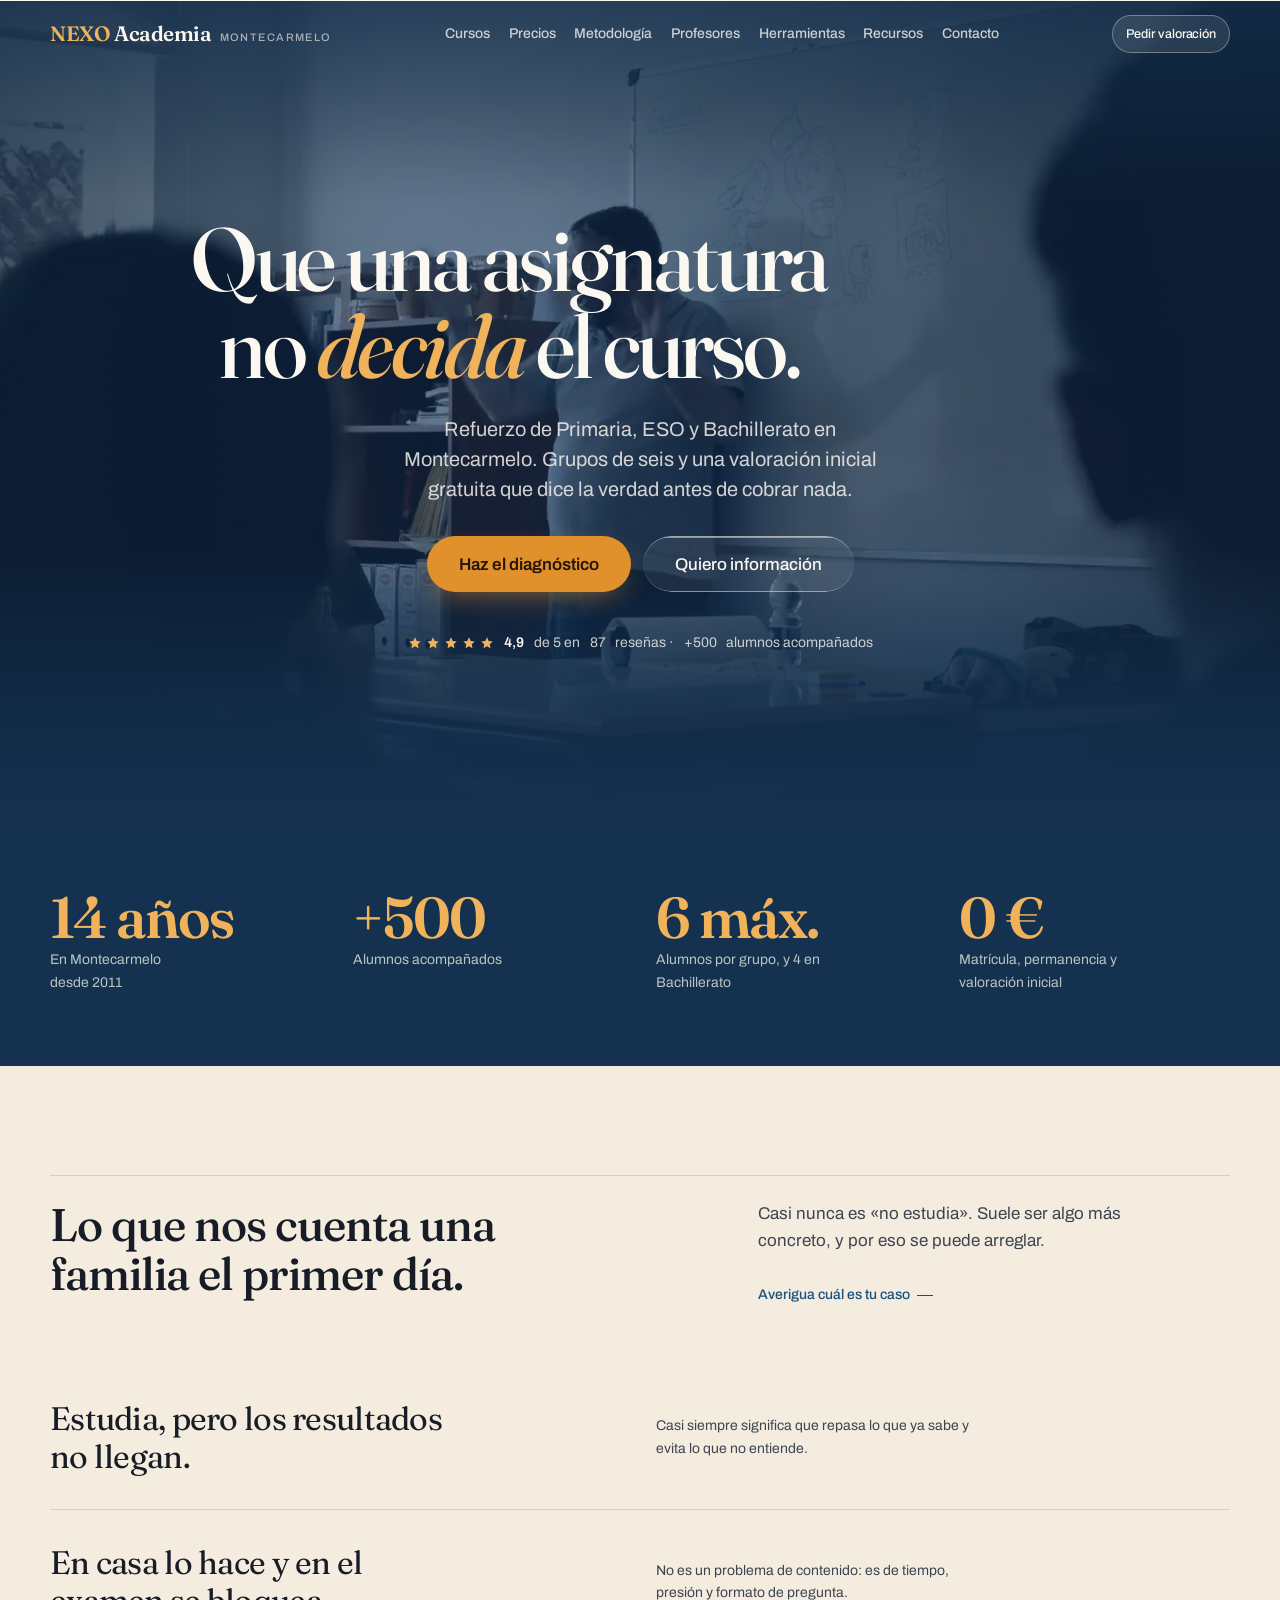
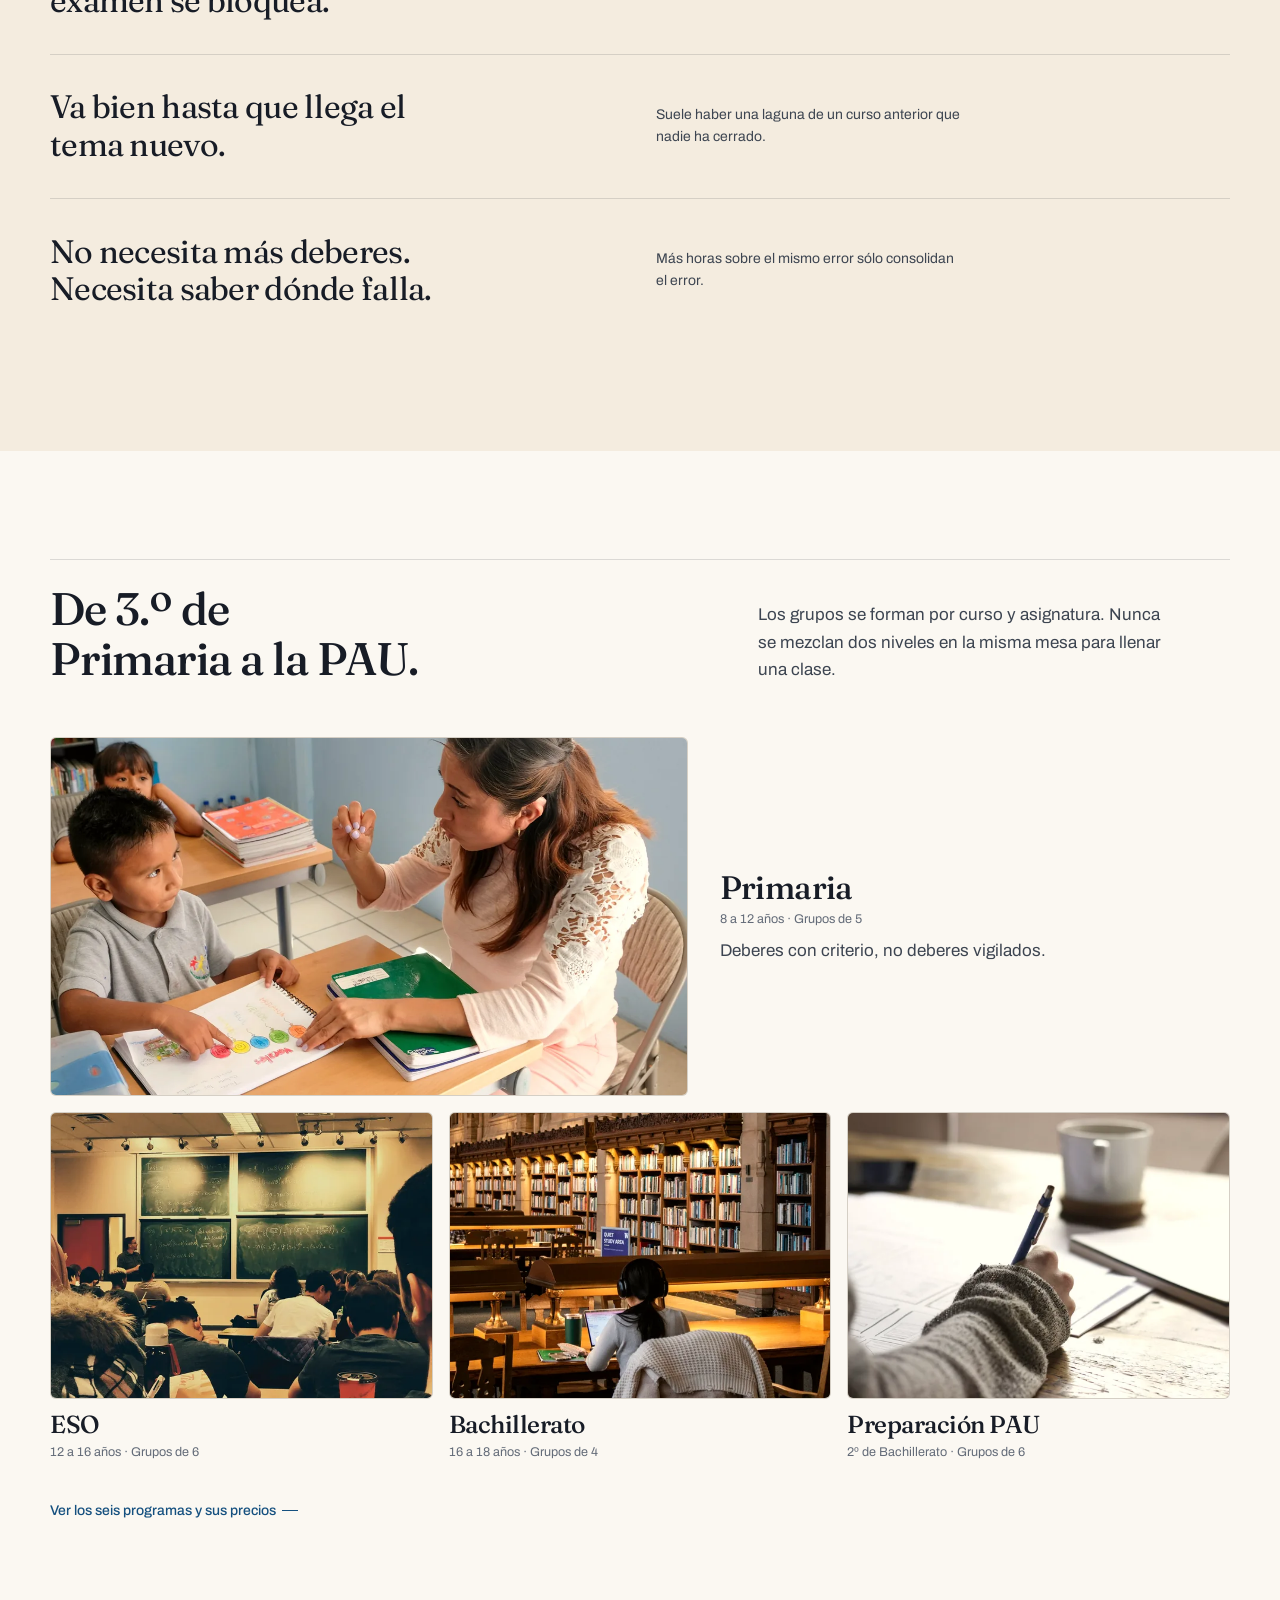
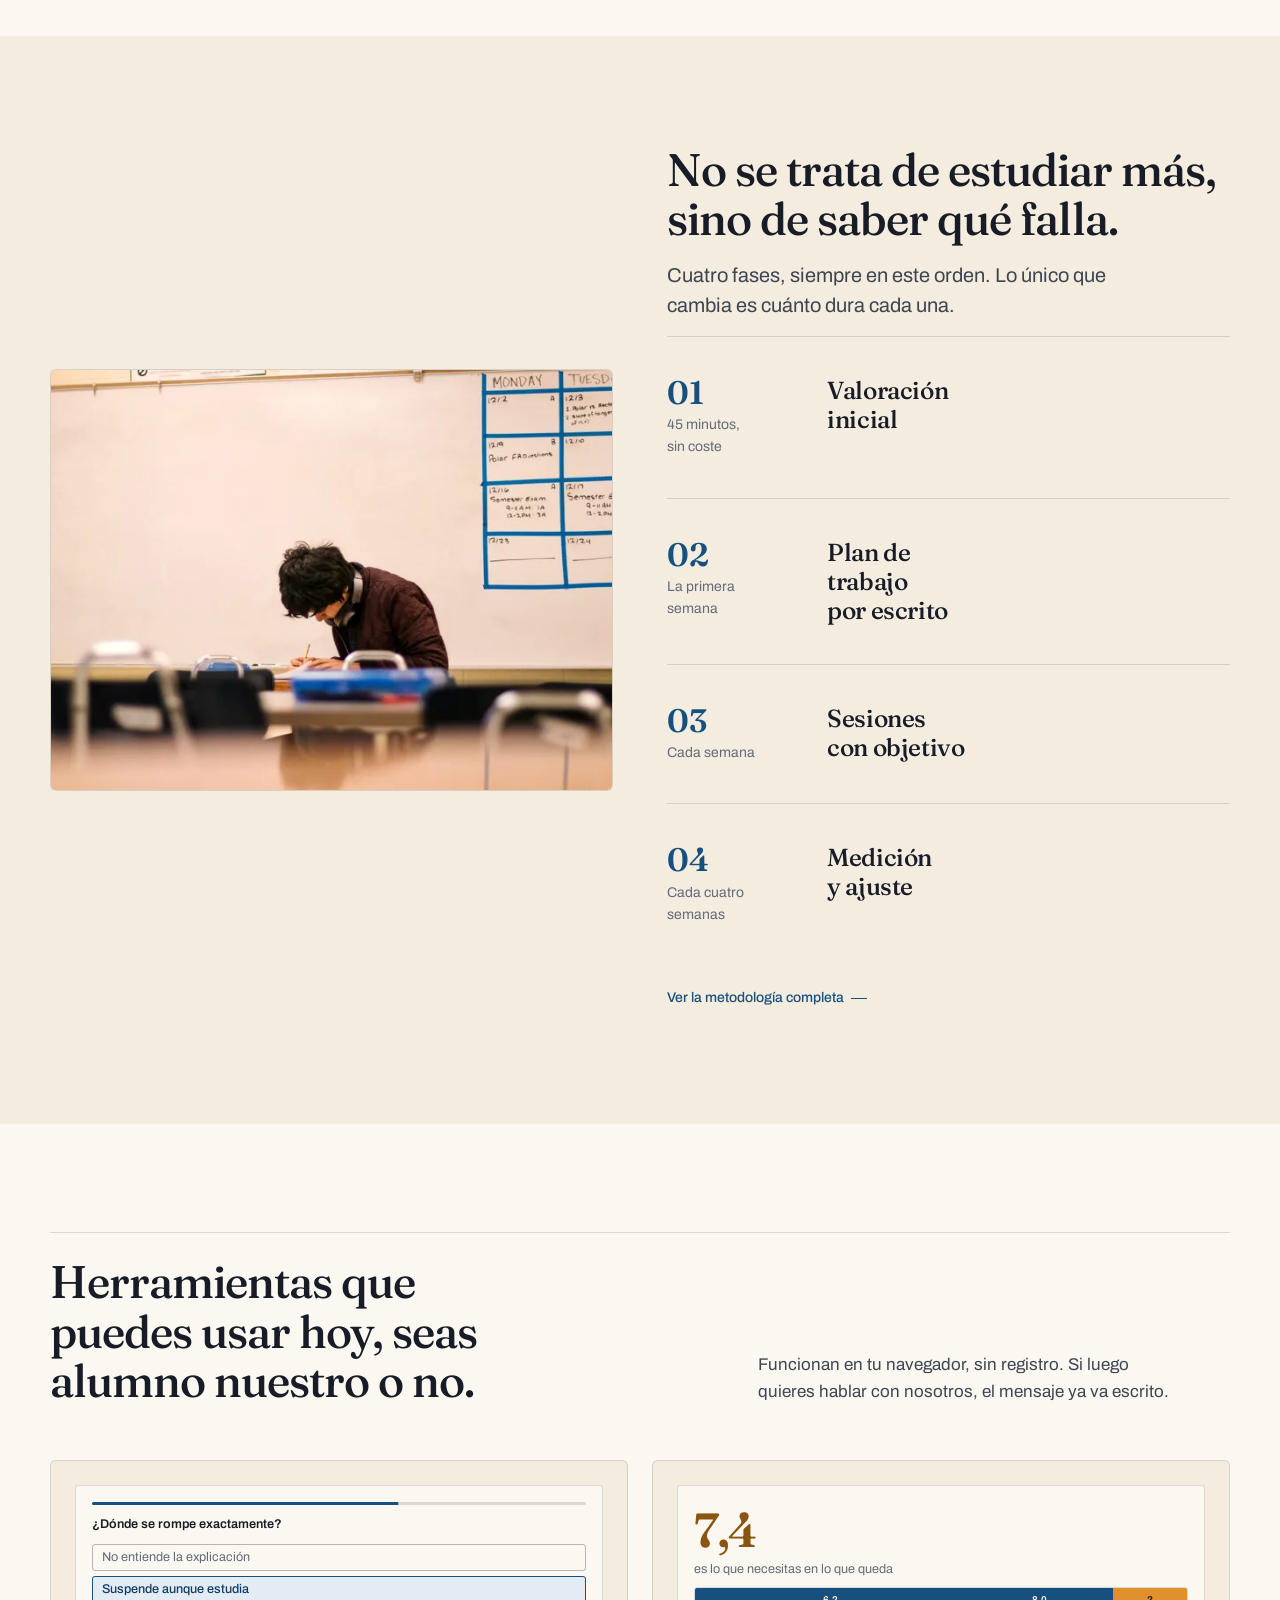
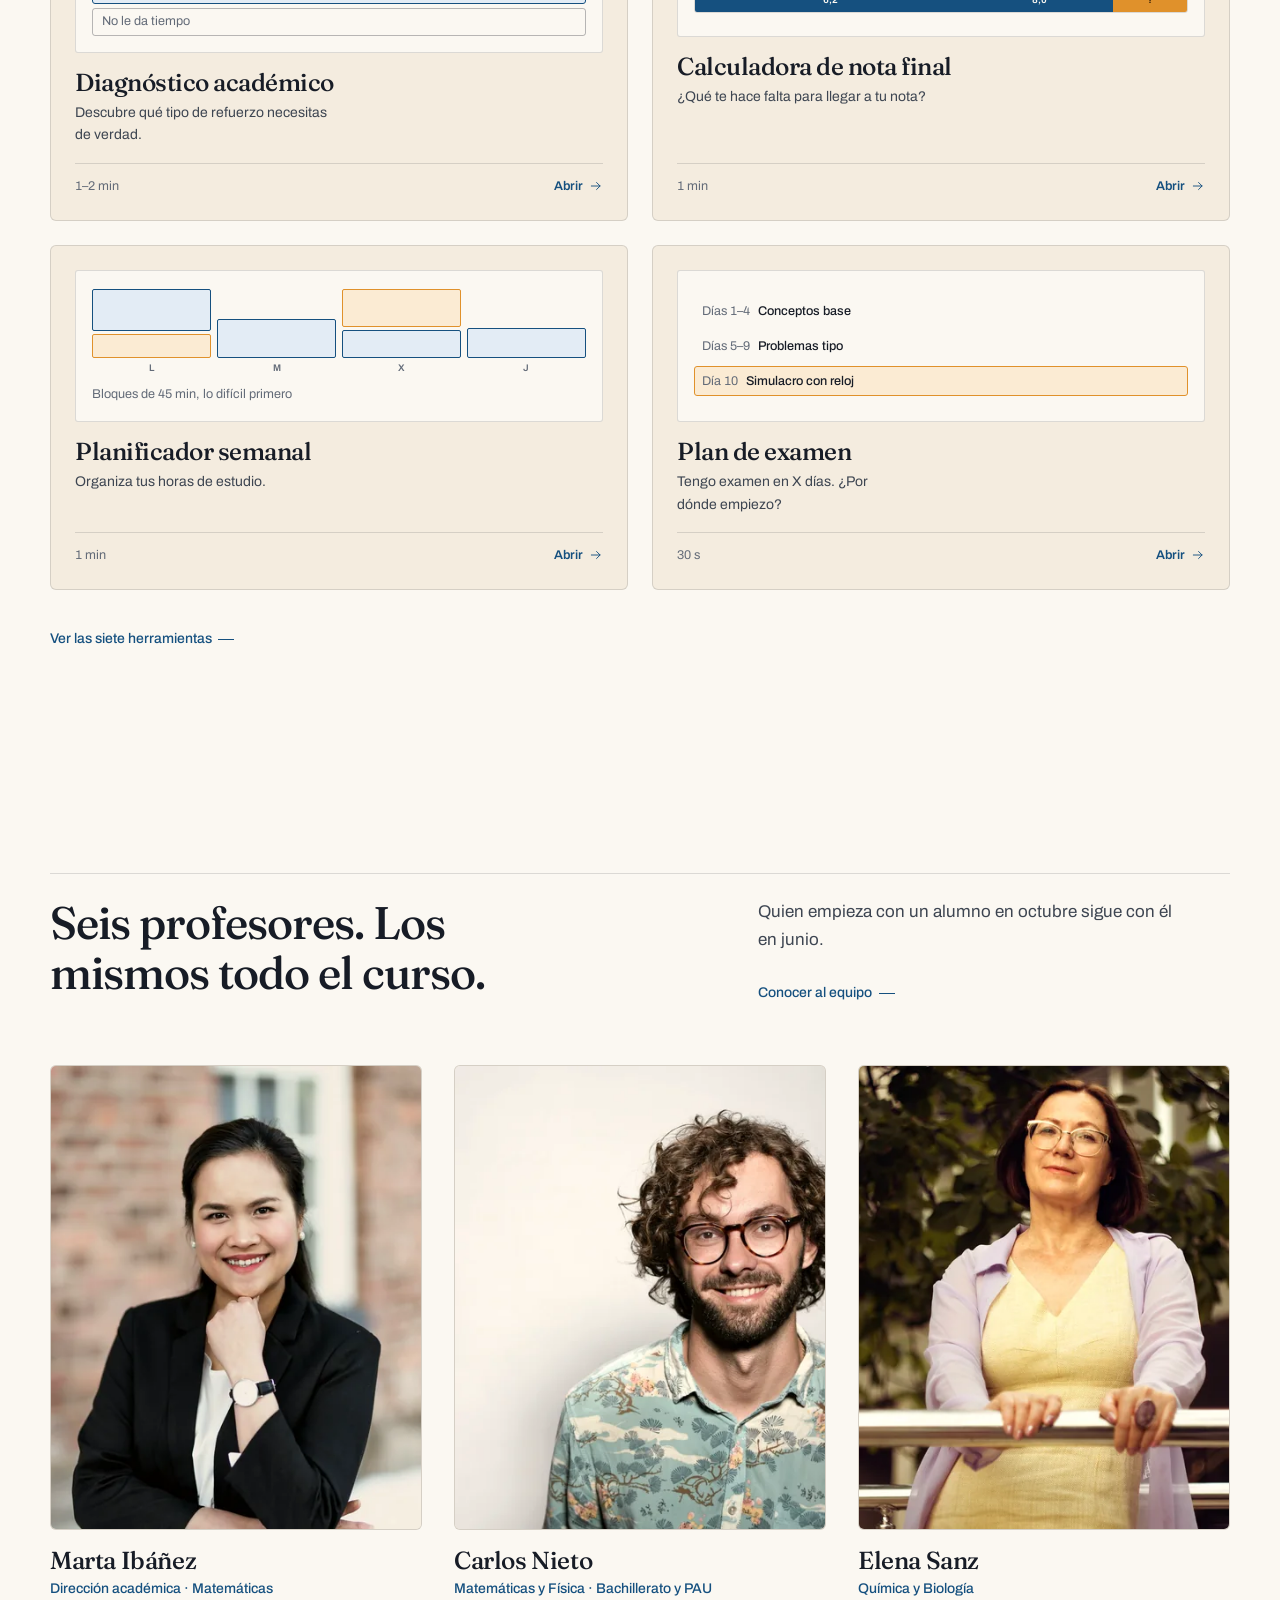
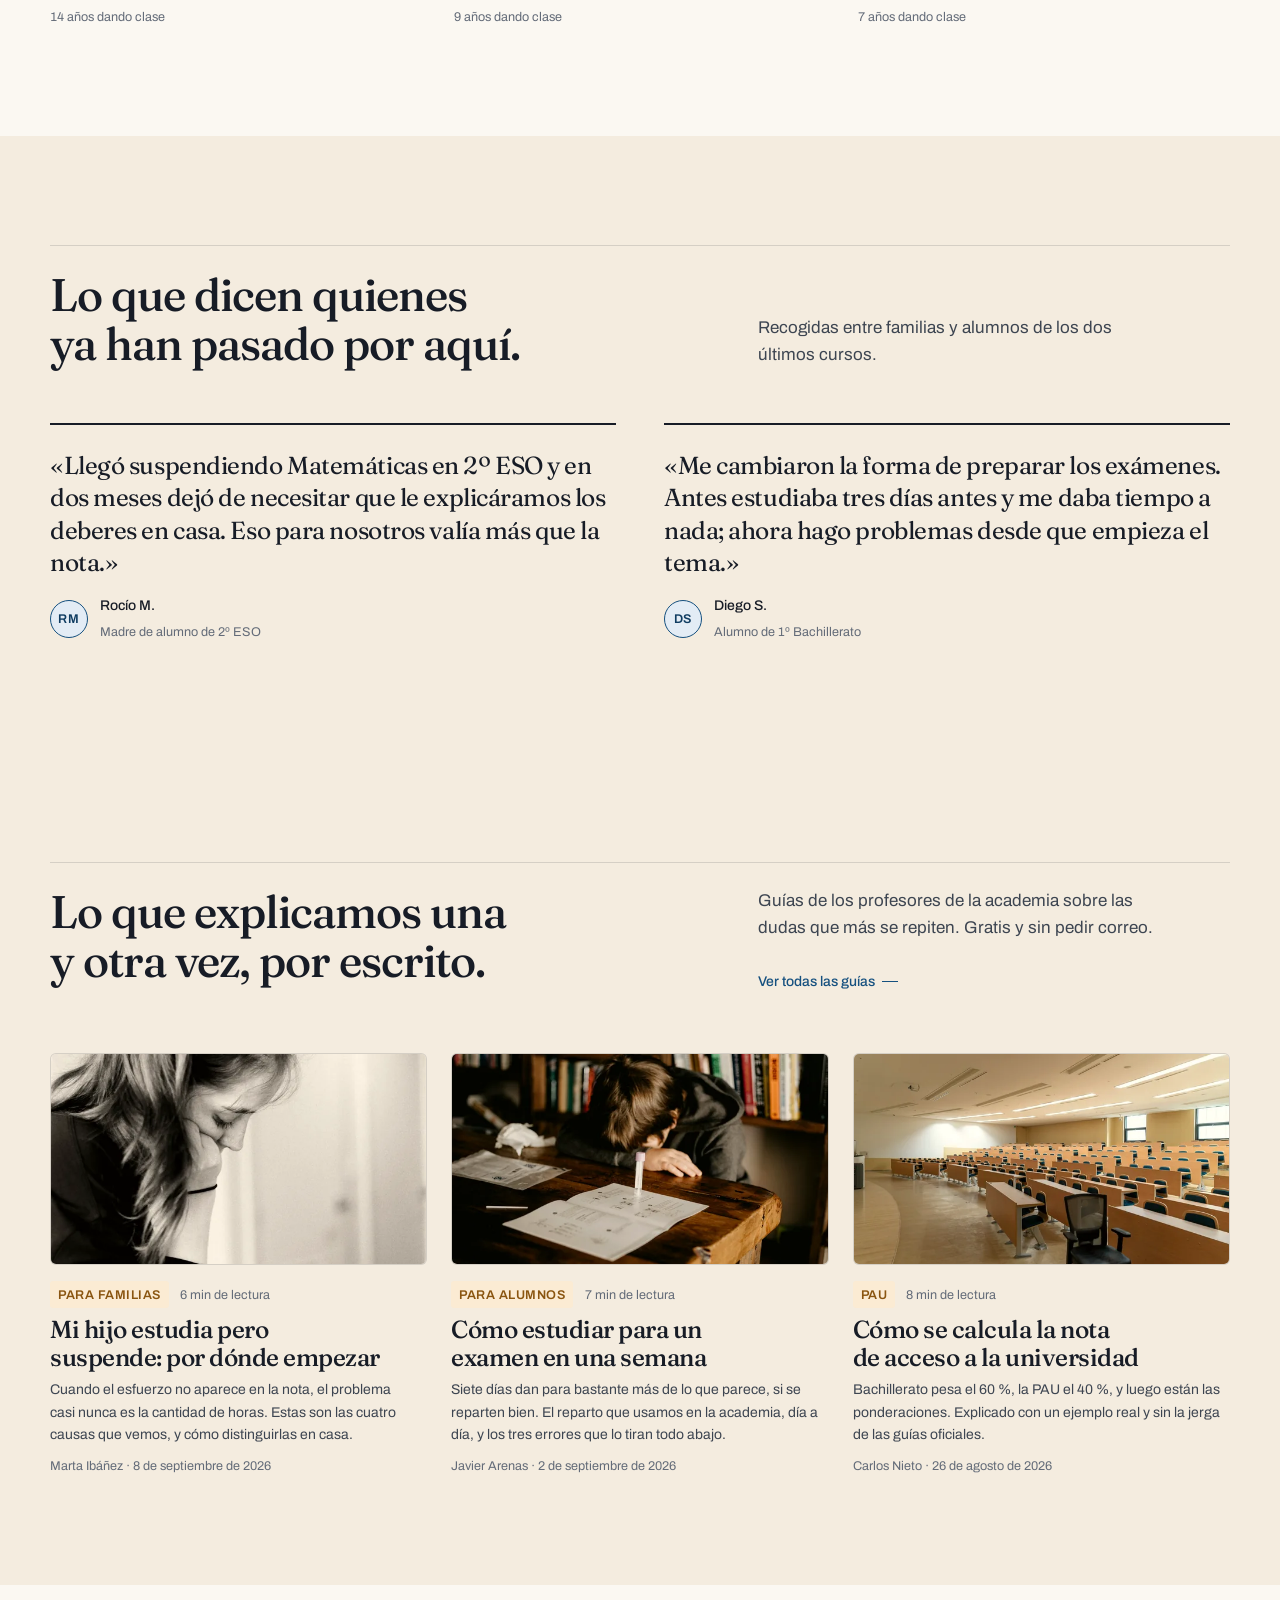
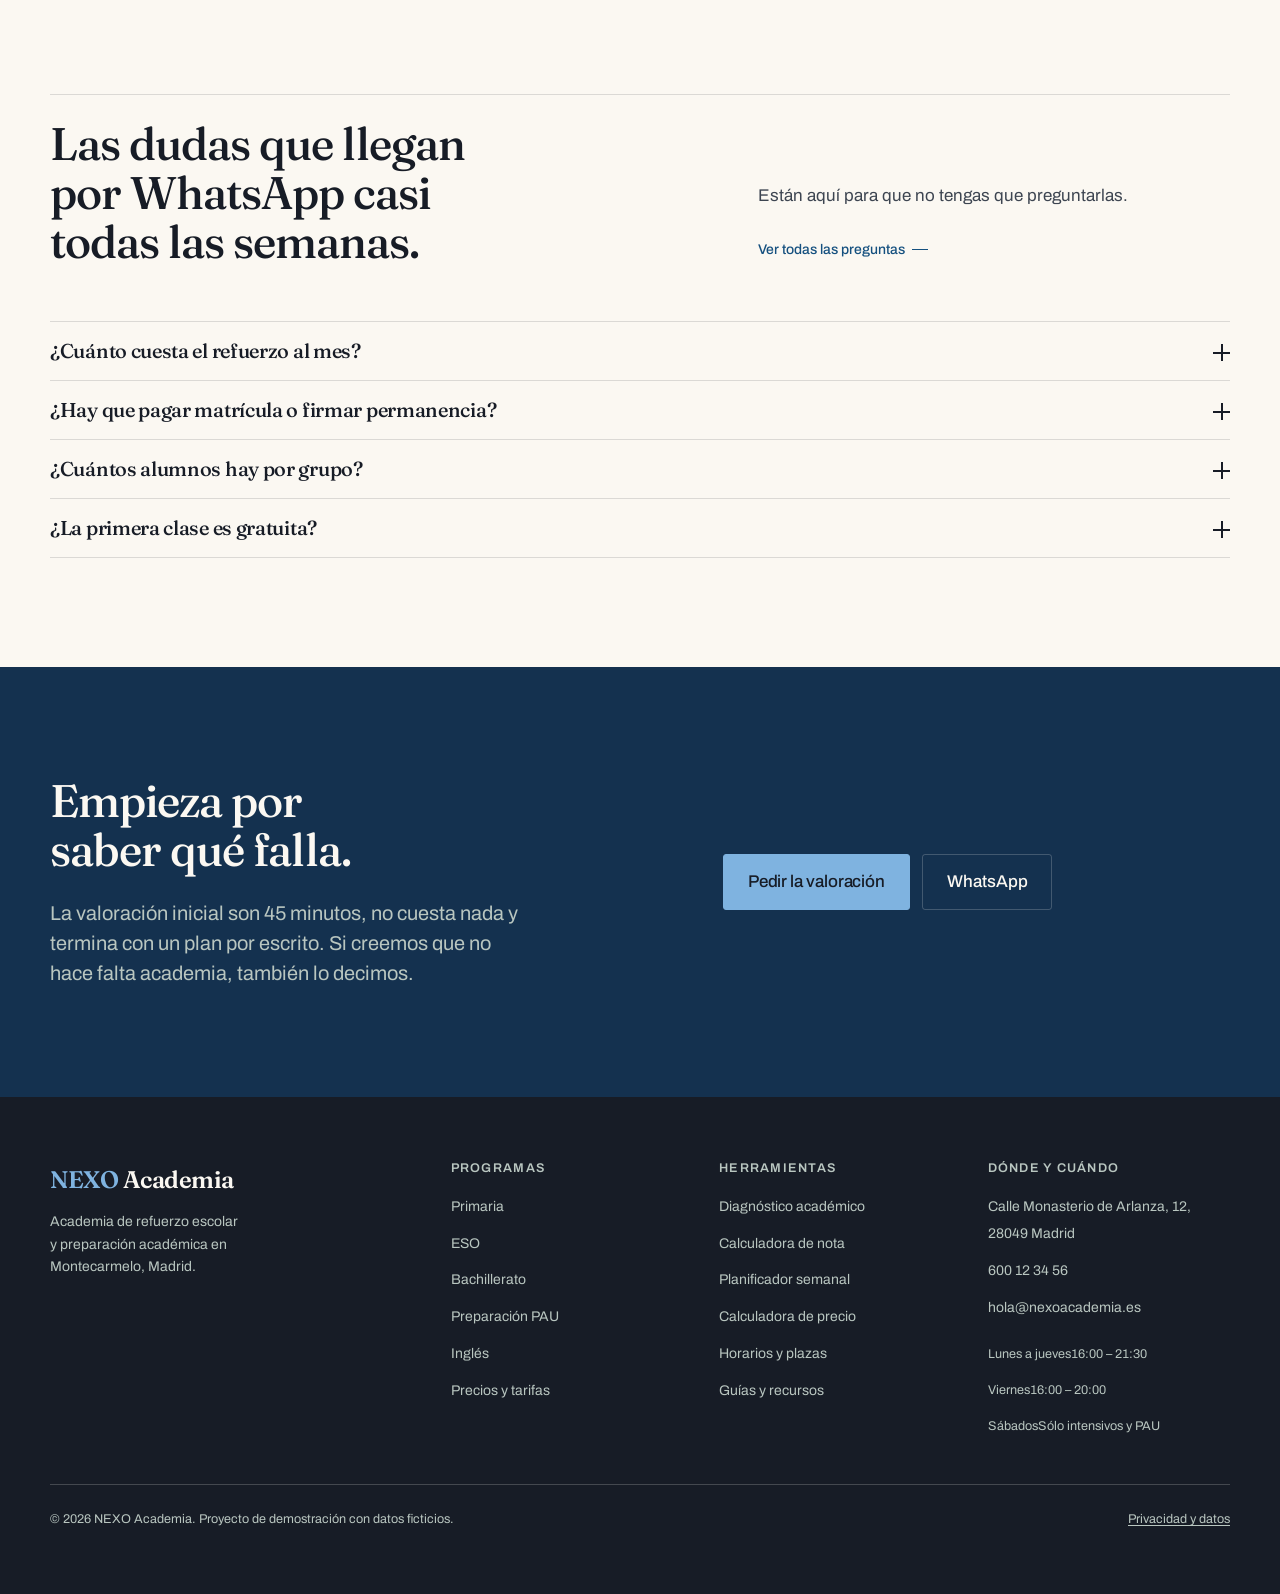
==== commit dd291768: "Sección de recursos: el motor de captación a medio plazo Cuatro guías escritas por los profesores de" ====
--- a/index.html
+++ b/index.html
@@ -120,7 +120,7 @@
       <a class="nav__link" href="metodologia.html">Metodología</a>
       <a class="nav__link" href="profesores.html">Profesores</a>
       <a class="nav__link" href="herramientas.html">Herramientas</a>
-      <a class="nav__link" href="diagnostico.html">Diagnóstico</a>
+      <a class="nav__link" href="recursos/index.html">Recursos</a>
       <a class="nav__link" href="contacto.html">Contacto</a>
     </nav>
 
@@ -141,6 +141,7 @@
       <a class="mobile-nav__link" href="metodologia.html">Metodología <span>Cómo trabajamos</span></a>
       <a class="mobile-nav__link" href="profesores.html">Profesores <span>6 personas</span></a>
       <a class="mobile-nav__link" href="herramientas.html">Herramientas <span>Gratuitas</span></a>
+      <a class="mobile-nav__link" href="recursos/index.html">Recursos <span>Guías y consejos</span></a>
       <a class="mobile-nav__link" href="diagnostico.html">Diagnóstico <span>1–2 min</span></a>
       <a class="mobile-nav__link" href="contacto.html">Contacto <span>Montecarmelo</span></a>
     </nav>
@@ -305,8 +306,22 @@
     </div>
   </section>
 
+  <!-- ────────────────────────  RECURSOS  ─────────────────────── -->
+  <section class="section section--paper2">
+    <div class="wrap">
+      <div class="s-head">
+        <h2 class="s-head__title">Lo que explicamos una y otra vez, por escrito.</h2>
+        <div class="s-head__aside">
+          <p>Guías de los profesores de la academia sobre las dudas que más se repiten. Gratis y sin pedir correo.</p>
+          <p class="mt-5"><a class="link-arrow" href="recursos/index.html">Ver todas las guías</a></p>
+        </div>
+      </div>
+      <div class="acards" data-render="article-list" data-limit="3" data-base=""></div>
+    </div>
+  </section>
+
   <!-- ───────────────────────  PREGUNTAS  ─────────────────────── -->
-  <section class="section section--paper2">
+  <section class="section">
     <div class="wrap">
       <div class="s-head">
         <h2 class="s-head__title">Las dudas que llegan por WhatsApp casi todas las semanas.</h2>
@@ -364,6 +379,7 @@
           <li><a href="herramientas.html#planner">Planificador semanal</a></li>
           <li><a href="herramientas.html#precio">Calculadora de precio</a></li>
           <li><a href="herramientas.html#plazas">Horarios y plazas</a></li>
+          <li><a href="recursos/index.html">Guías y recursos</a></li>
         </ul>
       </div>
 
--- a/css/components.css
+++ b/css/components.css
@@ -1430,3 +1430,154 @@
 .map__note { font-size: var(--step--2); color: var(--tx-3); max-width: 34ch; }
 
 .map iframe { width: 100%; height: 100%; border: 0; display: block; }
+
+/* ═══════════════════════════════════════════════════════════════════════
+   RECURSOS: ÍNDICE Y ARTÍCULO
+   ═══════════════════════════════════════════════════════════════════════ */
+.acards { display: grid; gap: var(--s-6) var(--s-5); }
+@media (min-width: 44rem) { .acards { grid-template-columns: repeat(2, minmax(0, 1fr)); } }
+@media (min-width: 72rem) { .acards { grid-template-columns: repeat(3, minmax(0, 1fr)); } }
+
+.acard { display: grid; gap: var(--s-4); align-content: start; text-decoration: none; }
+.acard .shot { aspect-ratio: 16 / 9; }
+.acard .shot img { transition: transform 560ms var(--ease-out); }
+
+@media (hover: hover) and (pointer: fine) {
+  .acard:hover .shot img { transform: scale(1.04); }
+  .acard:hover .acard__title { color: var(--blue); }
+}
+.acard:focus-visible { outline: 2px solid var(--blue); outline-offset: 4px; border-radius: var(--r-2); }
+
+.acard__meta {
+  display: flex;
+  flex-wrap: wrap;
+  align-items: center;
+  gap: .5rem .7rem;
+  font-size: var(--step--2);
+  color: var(--tx-3);
+}
+.tag {
+  font-size: var(--step--2);
+  font-weight: 600;
+  letter-spacing: .04em;
+  text-transform: uppercase;
+  color: var(--amber-ink);
+  padding: .2rem .5rem;
+  border-radius: var(--r-1);
+  background: var(--amber-soft);
+}
+.section--ink .tag, .on-ink .tag { color: var(--ink); background: var(--amber-lift); }
+
+.acard__title {
+  font-family: var(--font-display);
+  font-size: var(--step-2);
+  letter-spacing: -.02em;
+  line-height: 1.14;
+  margin-top: .45rem;
+  transition: color var(--t-fast) ease;
+}
+.acard__excerpt { font-size: var(--step--1); color: var(--tx-2); margin-top: .5rem; max-width: 46ch; }
+.acard__author { font-size: var(--step--2); color: var(--tx-3); margin-top: .6rem; }
+
+@media (min-width: 44rem) {
+  .acard--lead { grid-column: 1 / -1; grid-template-columns: minmax(0, 1.2fr) minmax(0, 1fr); gap: var(--s-6); align-items: center; }
+  .acard--lead .acard__title { font-size: var(--step-3); }
+  .acard--lead .acard__excerpt { font-size: var(--step-0); }
+}
+
+/* ────────────────────────────  EL ARTÍCULO  ──────────────────────────── */
+.article { width: min(100% - 2.5rem, 42rem); margin-inline: auto; }
+
+.article__meta {
+  display: flex;
+  flex-wrap: wrap;
+  align-items: center;
+  gap: .5rem .8rem;
+  font-size: var(--step--2);
+  color: var(--tx-3);
+  margin-bottom: var(--s-4);
+}
+
+.article__lead { font-size: var(--step-1); line-height: 1.5; color: var(--tx-2); margin-top: var(--s-5); max-width: none; }
+
+.article__author {
+  display: flex;
+  align-items: center;
+  gap: var(--s-3);
+  margin-top: var(--s-6);
+  padding-top: var(--s-5);
+  border-top: 1px solid var(--rule);
+}
+.article__author img { width: 46px; height: 46px; border-radius: var(--r-pill); object-fit: cover; flex: none; }
+.article__author p { font-size: var(--step--2); color: var(--tx-3); }
+.article__author b { display: block; font-size: var(--step--1); color: var(--tx); font-weight: 600; }
+
+.prose > * + * { margin-top: var(--s-5); }
+.prose h2 {
+  font-size: var(--step-3);
+  margin-top: var(--s-8);
+  padding-top: var(--s-5);
+  border-top: 1px solid var(--rule);
+}
+.prose h3 { font-size: var(--step-1); margin-top: var(--s-6); }
+.prose p, .prose li { font-size: var(--step-0); line-height: 1.68; color: var(--tx-2); max-width: none; }
+.prose strong { color: var(--tx); font-weight: 600; }
+/* Los botones de la caja de herramienta no son enlaces de texto: si heredan
+   este color, quedan azul sobre azul y desaparecen. */
+.prose a:not(.btn) { color: var(--blue); text-decoration: underline; text-underline-offset: .2em; }
+.prose a:not(.btn):hover { color: var(--blue-deep); }
+
+.prose ul, .prose ol { display: grid; gap: .7rem; padding-left: 0; }
+.prose li { display: flex; gap: .7rem; }
+.prose ul li::before {
+  content: '';
+  flex: none;
+  width: 7px; height: 7px;
+  margin-top: .62em;
+  border: 1.5px solid var(--amber);
+  border-radius: var(--r-pill);
+}
+.prose ol { counter-reset: paso; }
+.prose ol li { counter-increment: paso; }
+.prose ol li::before {
+  content: counter(paso);
+  flex: none;
+  font-family: var(--font-display);
+  font-weight: 600;
+  font-size: var(--step--1);
+  color: var(--amber-ink);
+  min-width: 1.4em;
+  font-variant-numeric: tabular-nums;
+}
+
+.prose blockquote {
+  margin: var(--s-6) 0;
+  padding-left: var(--s-5);
+  border-left: 2px solid var(--amber);
+  font-family: var(--font-display);
+  font-size: var(--step-2);
+  line-height: 1.32;
+  letter-spacing: -.015em;
+  color: var(--tx);
+}
+.prose blockquote p { font-size: inherit; line-height: inherit; color: inherit; }
+
+/* Caja que lleva del artículo a la herramienta que lo resuelve */
+.prose .toolbox {
+  display: grid;
+  gap: var(--s-3);
+  margin: var(--s-7) 0;
+  padding: var(--s-5);
+  background: var(--paper-2);
+  border: 1px solid var(--rule-strong);
+  border-radius: var(--r-2);
+}
+.prose .toolbox p { margin: 0; font-size: var(--step--1); }
+.prose .toolbox b { font-family: var(--font-display); font-size: var(--step-1); font-weight: 600; letter-spacing: -.015em; color: var(--tx); }
+.prose .toolbox .btn { justify-self: start; }
+
+.article__foot {
+  margin-top: var(--s-8);
+  padding-top: var(--s-5);
+  border-top: 2px solid var(--ink);
+}
